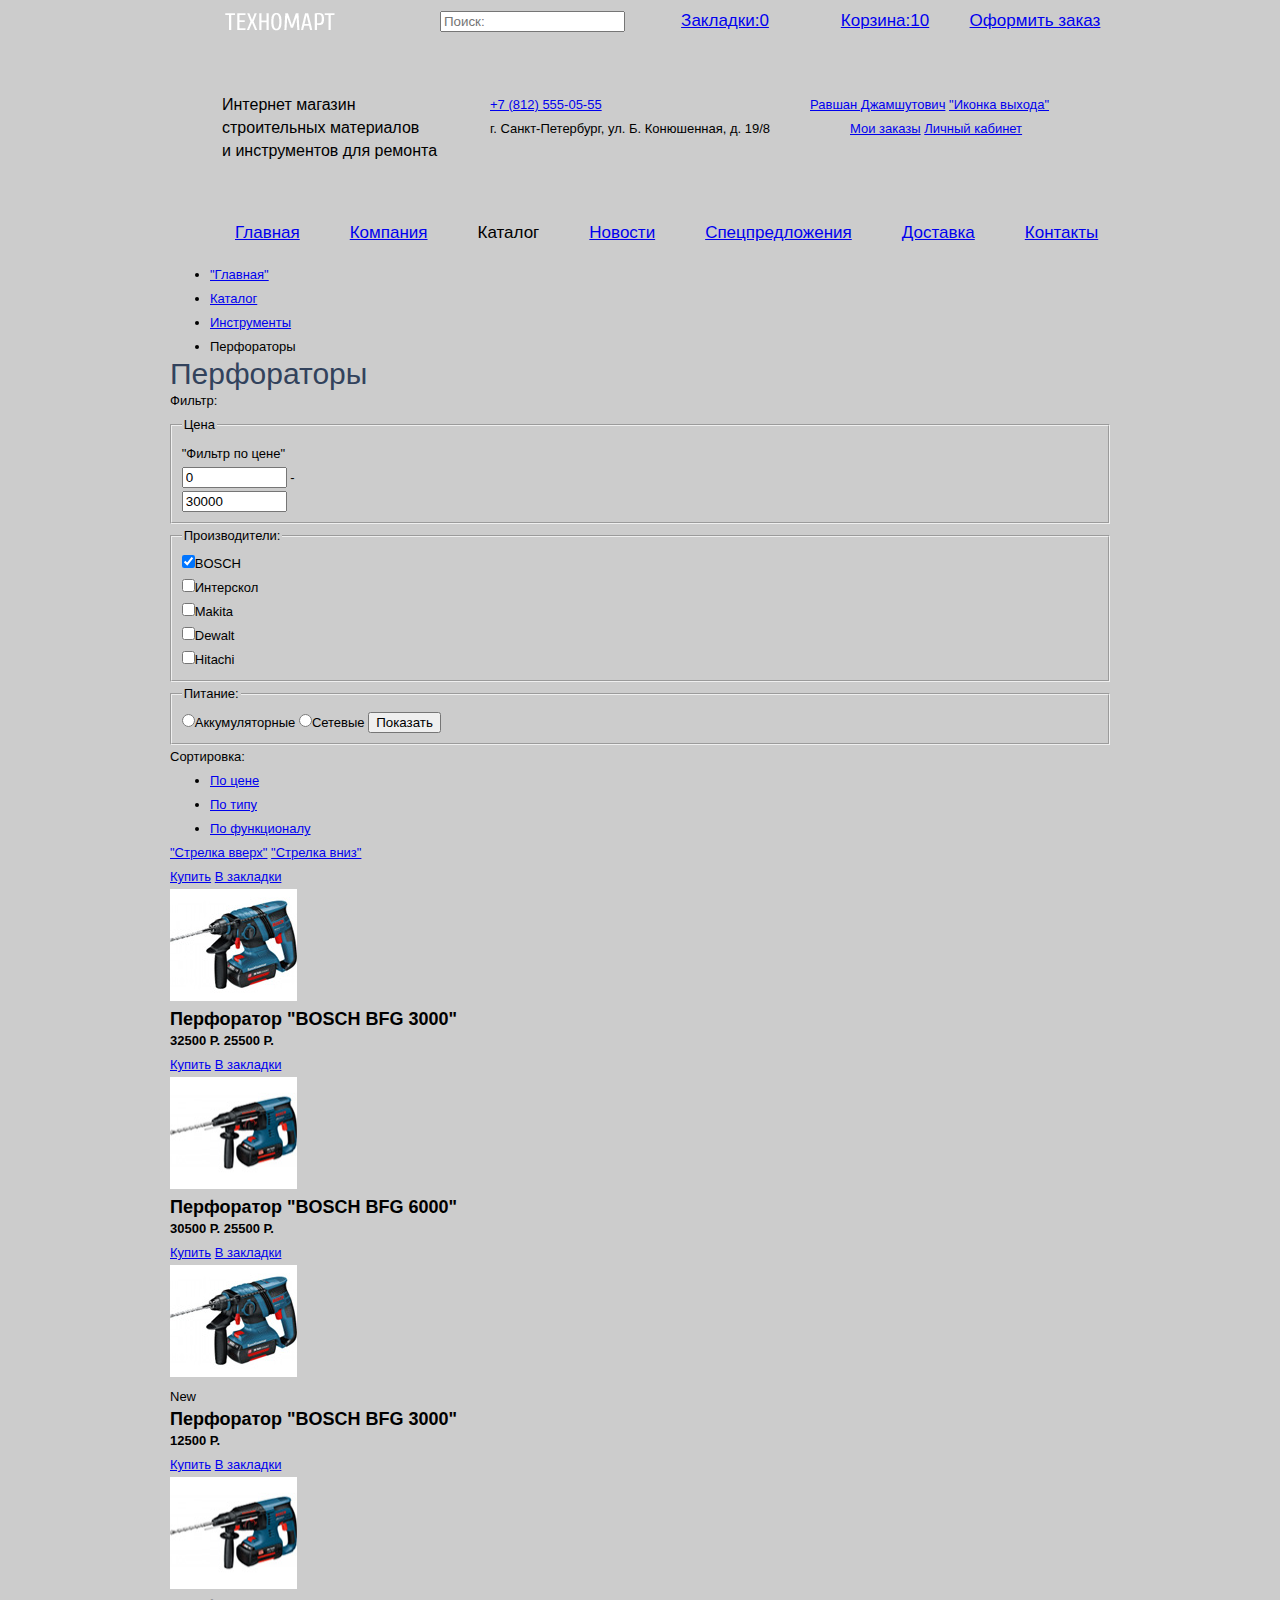
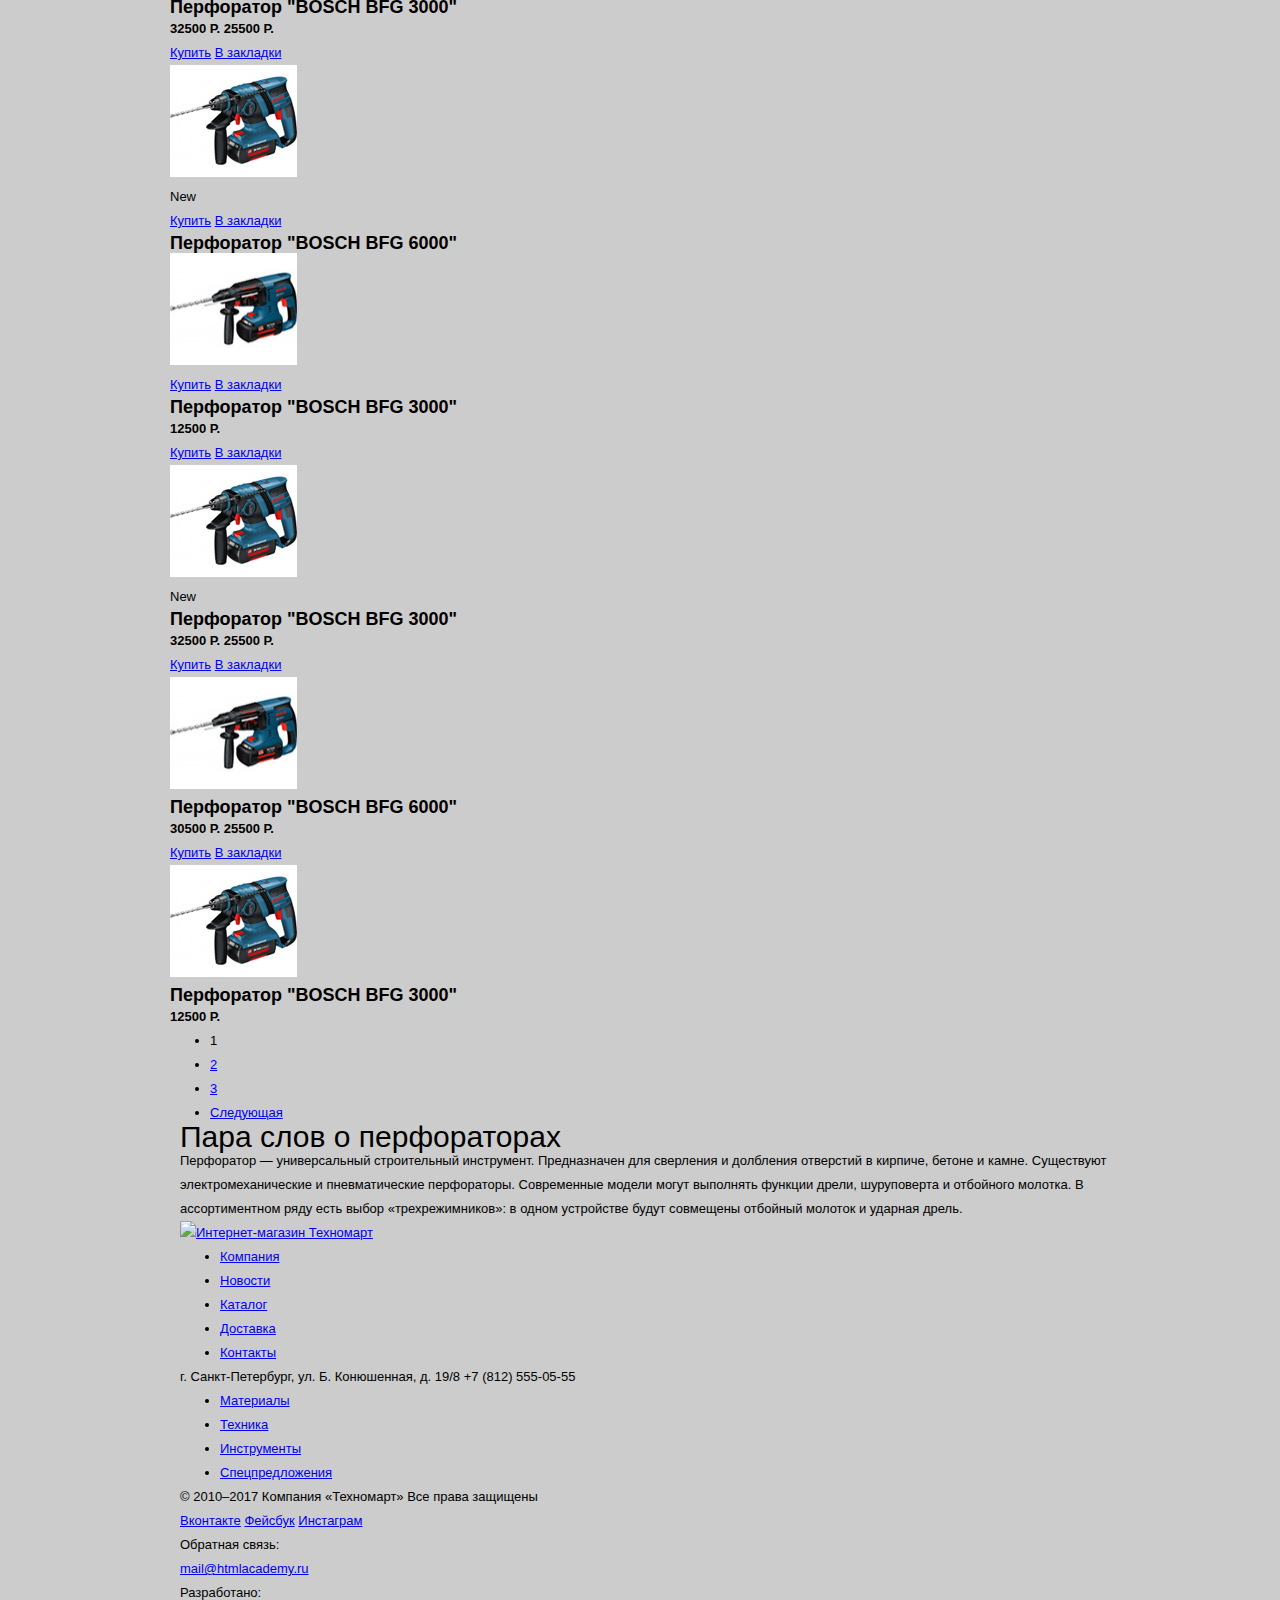
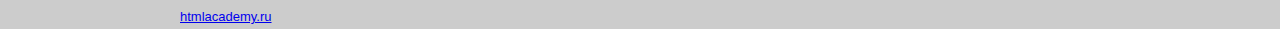
==== catalog.html @ 52fcd894 "Сделана сетка хедера и блока информации о компании" ====
<!DOCTYPE html>
<html lang="ru">
  <head>
    <meta charset="utf-8">
    <title>HTML Academy: Техномарт</</title>
    <link rel="stylesheet" href="css/style.css">
  </head>
  <body>

    <!--Блок хедера-->
    <header class="main-header">
      <div class="top-header">
        <div class="header-btns">
          <div class="conteiner clearfix">
            <div class="site-logo">
              <a href="#"><img src="img/header-logo.png" width="220" height="42" alt="Интернет-магазин Техномарт"></a>
            </div>
            <div class="header-search">
              <form action="/this" method="POST"><input type="text" placeholder="Поиск:"></form>
            </div>
            <a class="header-btn favorites-btn favorites-btn-active" href="#">Закладки:0</a>
            <a class="header-btn basket-btn basket-btn-active" href="#">Корзина:10</a>
            <a class="header-btn order-btn" href="#">Оформить заказ</a>
          </div>
        </div>

        <!--Блок информации о компании-->
        <div class="conteiner">
          <div class="technomart-information">
            <div class="header-information">
              <p class="site-name">Интернет магазин<br>строительных материалов<br>и инструментов для ремонта</p>
              <section class="technomart-contacts">
                <a href="#">+7 (812) 555-05-55</a>
                <p>г. Санкт-Петербург, ул. Б. Конюшенная, д. 19/8</p>
              </section>
              <div class="user-block">
                <div class="user-control">
                  <a href="#">Равшан Джамшутович</a>
                  <a href="#">"Иконка выхода"</a>
                </div>
                <ul>
                  <li><a href="#">Мои заказы</a></li>
                  <li><a href="#">Личный кабинет</a></li>
                </ul>
              </div>
            </div>
            <!--Блок навигации-->
            <nav class="main-navigation clearfix">
              <ul>
                <li><a href="#">Главная</a></li>
                <li><a href="#">Компания</a></li>
                <li><a>Каталог</a></li>
                <li><a href="#">Новости</a></li>
                <li><a href="#">Спецпредложения</a></li>
                <li><a href="#">Доставка</a></li>
                <li><a href="#">Контакты</a></li>
              </ul>
            </nav>
          </div>
        </div>
      </div>
    </header>

    <div class="conteiner">
      <!--Хлебные крошки-->
      <ul class="breadcrumbs">
        <li><a href="#">"Главная"</a></li>
        <li><a href="#">Каталог</a></li>
        <li><a href="#">Инструменты</a></li>
        <li class="active-item">Перфораторы</li>
      </ul>

      <h1 class="catalog-title">Перфораторы</h1>
      <!--Главный блок-->
      <div class="catalog-content">
        <!--Левая колонка-->
        <aside class="catalog-filters">
          <form class="form-filters" action="/this" method="POST">
            <div class="title-filters">Фильтр:</div>
            <fieldset class="sale">
              <legend>Цена</legend>
              <span>"Фильтр по цене"</span>
              <p><input maxlength="25" size="10" value="0"> - </p>
              <p><input maxlength="25" size="10" value="30000"></p>
            </fieldset>
            <fieldset class="filter">
              <legend>Производители:</legend>
              <div class="filter-checkbox">
                <input type="checkbox" id="chkbox1" name="filter-checkbox1" value="" checked><label for="chkbox1">BOSCH</label>
              </div>
              <div class="filter-checkbox">
                <input type="checkbox" id="chkbox2" name="filter-checkbox2" value=""><label for="chkbox2">Интерскол</label>
              </div>
              <div class="filter-checkbox">
                <input type="checkbox" id="chkbox3" name="filter-checkbox3" value=""><label for="chkbox3">Makita</label>
              </div>
              <div class="filter-checkbox">
                <input type="checkbox" id="chkbox4" name="filter-checkbox4" value=""><label for="chkbox4">Dewalt</label>
              </div>
              <div class="filter-checkbox">
                <input type="checkbox" id="chkbox5" name="filter-checkbox5" value=""><label for="chkbox5">Hitachi</label>
              </div>
            </fieldset>
            <fieldset class="filter">
              <legend>Питание:</legend>
              <input type="radio" id="rd1" name="group-product-item" value="Аккумуляторные"><label for="rd1">Аккумуляторные</label>
              <input type="radio" id="rd2" name="group-product-item" value="Сетевые"><label for="rd2">Сетевые</label>
              <button class="btn" type="submit">Показать</button>
            </fieldset>
          </form>
        </aside>
      </div>

      <!--Блок каталога товаров-->
      <section class="catalog-result">
        <div class="sorting-product">
          <div class="title-filter">Сортировка:</div>
          <ul>
            <li><a class="active-sorting" href="#">По цене</a></li>
            <li><a href="#">По типу</a></li>
            <li><a href="#">По функционалу</a></li>
          </ul>
          <div class="sorting-arrow">
            <a class="arrow arrow-up arrow-active" href="#">"Стрелка вверх"</a>
            <a class="arrow arrow-down" href="#">"Стрелка вниз"</a>
          </div>
        </div>

        <!--Блоки товаров-->
        <div class="items">
          <article class="item">
              <div class="item-btns">
                <a class="btn-buy" href="#">Купить</a>
                <a class="btn-bookmark" href="#">В закладки</a>
              </div>
              <div class="item-image">
                <img src="img/product-item1.jpg" width="127" height="112" alt="Товар">
              </div>
              <h1 class="item-name">Перфоратор "BOSCH BFG 3000"</h1>
              <b class="price-item">32500 Р.</b>
              <b class="sale-price">25500 Р.</b>
            </article>
            <article class="item">
              <div class="item-btns">
                <a class="btn-buy" href="#">Купить</a>
                <a class="btn-bookmark" href="#">В закладки</a>
              </div>
              <div class="item-image">
                <img src="img/product-item2.jpg" width="127" height="112" alt="Товар">
              </div>
              <h1 class="item-name">Перфоратор "BOSCH BFG 6000"</h1>
              <b class="price-item">30500 Р.</b>
              <b class="sale-price">25500 Р.</b>
            </article>
            <article class="item">
              <div class="item-btns">
                <a class="btn-buy" href="#">Купить</a>
                <a class="btn-bookmark" href="#">В закладки</a>
              </div>
              <div class="item-image">
                <img src="img/product-item1.jpg" width="127" height="112" alt="Товар">
                <section class="item-new">New</section>
              </div>
              <h1 class="item-name">Перфоратор "BOSCH BFG 3000"</h1>
              <b class="sale-price">12500 Р.</b>
            </article>
            <article class="item">
              <div class="item-btns">
                <a class="btn-buy" href="#">Купить</a>
                <a class="btn-bookmark" href="#">В закладки</a>
              </div>
              <div class="item-image">
                <img src="img/product-item2.jpg" width="127" height="112" alt="Товар">
              </div>
              <h1 class="item-name">Перфоратор "BOSCH BFG 3000"</h1>
              <b class="price-item">32500 Р.</b>
              <b class="sale-price">25500 Р.</b>
            </article>
            <article class="item">
              <div class="item-image">
                <div class="item-btns">
                  <a class="btn-buy" href="#">Купить</a>
                  <a class="btn-bookmark" href="#">В закладки</a>
                </div>
                <img src="img/product-item1.jpg" width="127" height="112" alt="Товар">
                <section class="item-new">New</section>
                <a class="btn-buy" href="#">Купить</a>
                <a class="btn-bookmark" href="#">В закладки</a>
              </div>
              <h1 class="item-name">Перфоратор "BOSCH BFG 6000"</h1>
            </article>
            <article class="item">
              <div class="item-image">
                <img src="img/product-item2.jpg" width="127" height="112" alt="Товар">
                <div class="item-btns">
                  <a class="btn-buy" href="#">Купить</a>
                  <a class="btn-bookmark" href="#">В закладки</a>
                </div>
              </div>
              <h1 class="item-name">Перфоратор "BOSCH BFG 3000"</h1>
              <b class="sale-price">12500 Р.</b>
            </article>
            <article class="item">
              <div class="item-btns">
                <a class="btn-buy" href="#">Купить</a>
                <a class="btn-bookmark" href="#">В закладки</a>
              </div>
              <div class="item-image">
                <img src="img/product-item1.jpg" width="127" height="112" alt="Товар">
                <section class="item-new">New</section>
              </div>
              <h1 class="item-name">Перфоратор "BOSCH BFG 3000"</h1>
              <b class="price-item">32500 Р.</b>
              <b class="sale-price">25500 Р.</b>
            </article>
            <article class="item">
              <div class="item-btns">
                <a class="btn-buy" href="#">Купить</a>
                <a class="btn-bookmark" href="#">В закладки</a>
              </div>
              <div class="item-image">
                <img src="img/product-item2.jpg" width="127" height="112" alt="Товар">
              </div>
              <h1 class="item-name">Перфоратор "BOSCH BFG 6000"</h1>
              <b class="price-item">30500 Р.</b>
              <b class="sale-price">25500 Р.</b>
            </article>
            <article class="item">
            <div class="item-btns">
              <a class="btn-buy" href="#">Купить</a>
              <a class="btn-bookmark" href="#">В закладки</a>
            </div>
            <div class="item-image">
              <img src="img/product-item1.jpg" width="127" height="112" alt="Товар">
            </div>
            <h1 class="item-name">Перфоратор "BOSCH BFG 3000"</h1>
            <b class="sale-price">12500 Р.</b>
          </article>
        </div>
      </section>

      <!--Блок навигации по каталогу-->
      <ul class="pagination">
        <li><a  class="active-pagination">1</a></li>
        <li><a href="#">2</a></li>
        <li><a href="#">3</a></li>
        <li><a class="next-page" href="#">Следующая</a></li>
      </ul>

      <div class="product-description">
        <div class="conteiner">
          <h2 class="product-title">Пара слов о перфораторах</h2>
          <p>Перфоратор — универсальный строительный инструмент. Предназначен для сверления и долбления отверстий в кирпиче, бетоне и камне.
          Существуют электромеханические и пневматические перфораторы. Современные модели могут выполнять функции дрели, шуруповерта и отбойного молотка.
          В ассортиментном ряду есть выбор «трехрежимников»: в одном устройстве будут совмещены отбойный молоток и ударная дрель.</p>
        </div>
      </div>

      <!--Блок футера-->
      <footer class="main-footer">
        <div class="footer-top">
          <div class="conteiner">
            <div class="footer-line">
              <div class="footer-logo">
                <a href="footer-link"><img src="img/footer-logo.png" width="220" height="70" alt="Интернет-магазин Техномарт"></a>
              </div>
              <!--Навигационный блок футера-->
              <nav class="footer-menu">
                <ul>
                  <li><a href="#">Компания</a></li>
                  <li><a href="#">Новости</a></li>
                  <li><a href="#">Каталог</a></li>
                  <li><a href="#">Доставка</a></li>
                  <li><a href="#">Контакты</a></li>
                </ul>
              </nav>
            </div>
          </div>
        </div>

        <div class="footer-bottom">
          <div class="conteiner">
            <div class="footer-line">
              <p>г. Санкт-Петербург, ул. Б. Конюшенная, д. 19/8 +7 (812) 555-05-55</p>
              <nav class="catalog-menu">
                <ul>
                  <li><a href="#">Материалы</a></li>
                  <li><a href="#">Техника</a></li>
                  <li><a href="#">Инструменты</a></li>
                  <li><a href="#">Спецпредложения</a></li>
                </ul>
              </nav>
            </div>
          </div>
        </div>

        <div class="conteiner">
          <p class="footer-copyright">© 2010–2017 Компания «Техномарт» Все права защищены</p>
          <div class="social-btns">
            <a class="social-btn social-btn-vk" href="#">Вконтакте</a>
            <a class="social-btn social-btn-fb" href="#">Фейсбук</a>
            <a class="social-btn social-btn-inst" href="#">Инстаграм</a>
          </div>
          <section class="communication">
            <div>Обратная связь:</div>
            <a href="#">mail@htmlacademy.ru</a>
          </section>
          <section class="developer">
            <div>Разработано:</div>
            <a class="btn" href="https://htmlacademy.ru">htmlacademy.ru</a>
          </section>
        </div>

      </footer>
    </div>

  </body>
</html>
---- css/style.css ----
* {
  margin: 0;
}

body {
  font-size: 13px;
  line-height: 24px;
  color: #000;
  font-weight: normal;
  font-family: Cuprum, Arial, sans-serif;
  background: #ccc; /*Только для оформления сетки*/
}

.item-name {
  font-size: 18px;
  line-height: 20px;
  font-weight: bold;
}

.catalog-title {
  font-size: 30px;
  line-height: 30px;
  color: #32425c;
  font-weight: normal;
}

.title-about-company {
  font-size: 30px;
  line-height: 24px;
  font-weight: normal;
}

.product-title {
  font-size: 30px;
  line-height: 24px;
  font-weight: normal;
}

.header-btns {
  margin-bottom: 35px;
  font-size: 17px;
  line-height: 42px;
  text-align: center;
}

.conteiner {
  width: 940px;
  margin: 0 auto;
  padding: 0 10px;
}

.clearfix::after {
  content: "";
  display: table;
  clear: both;;
}

.site-logo {
  float: left;
  min-height: 42px; /*Только для оформления сетки*/
  width: 220px;
}

.header-search {
  float: left;
  width: 130px;
  padding-left: 50px;
}

.header-btn {
  display: block;
  float: left;
  min-height: 42px; /*Только для оформления сетки*/
  width: 150px;
}

.favorites-btn {
  margin-left: 80px;
}

.basket-btn {
  margin-left: 10px;
}

.header-information {
  min-height: 110px; /*Только для оформления сетки*/
}

.site-name {
  float: left;
  width: 248px;
  padding-left: 52px;
  font-size: 16px;
  line-height: 23px;
}

.technomart-contacts {
  float: left;
  width: 300px;
  margin-left: 20px;
}

.user-block {
  float: left;
  width: 300px;
  margin-left: 20px;
}

.user-block li {
  display: inline-block;
  list-style: none;
}

.main-navigation {
  min-height: 60px; /*Только для оформления сетки*/
  width: 960px;
}

.main-navigation li {
  float: left;
  padding: 0 25px;
  list-style: none;
  font-size: 17px;
  line-height: 60px;
}
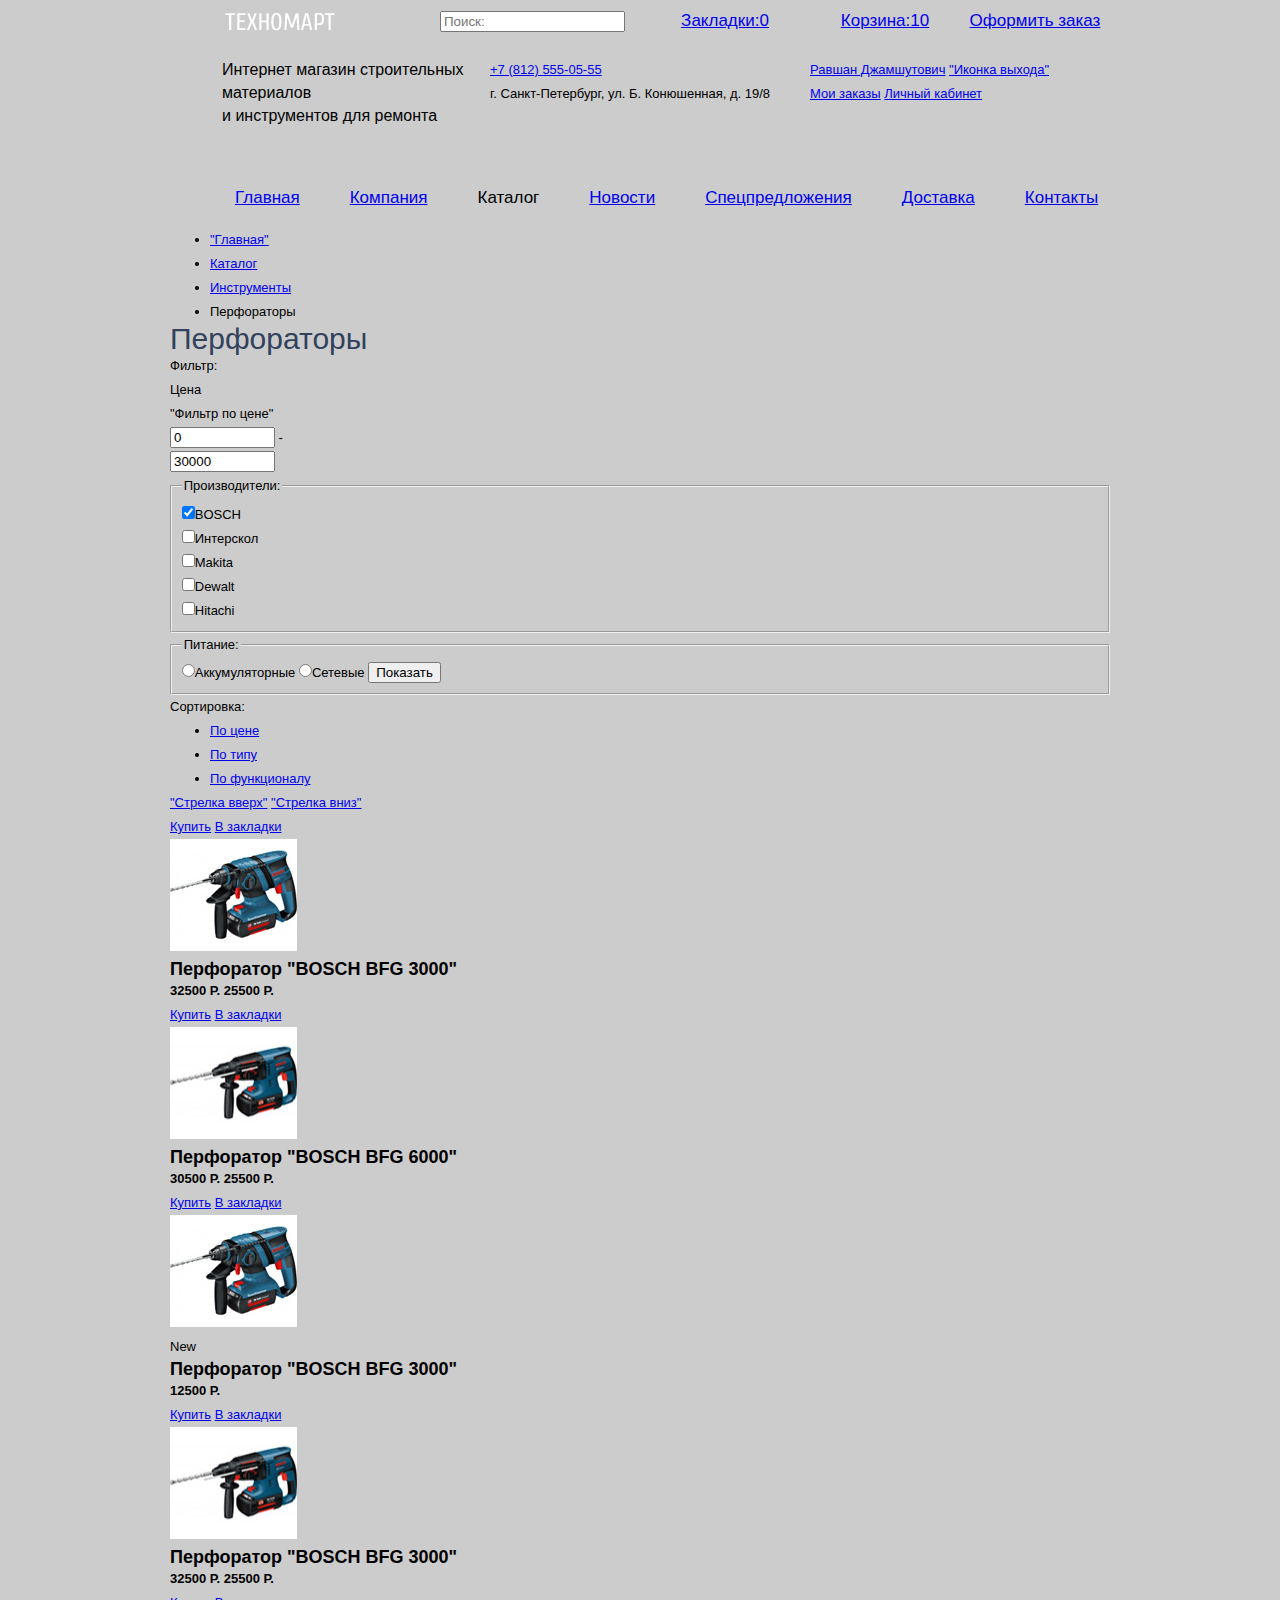
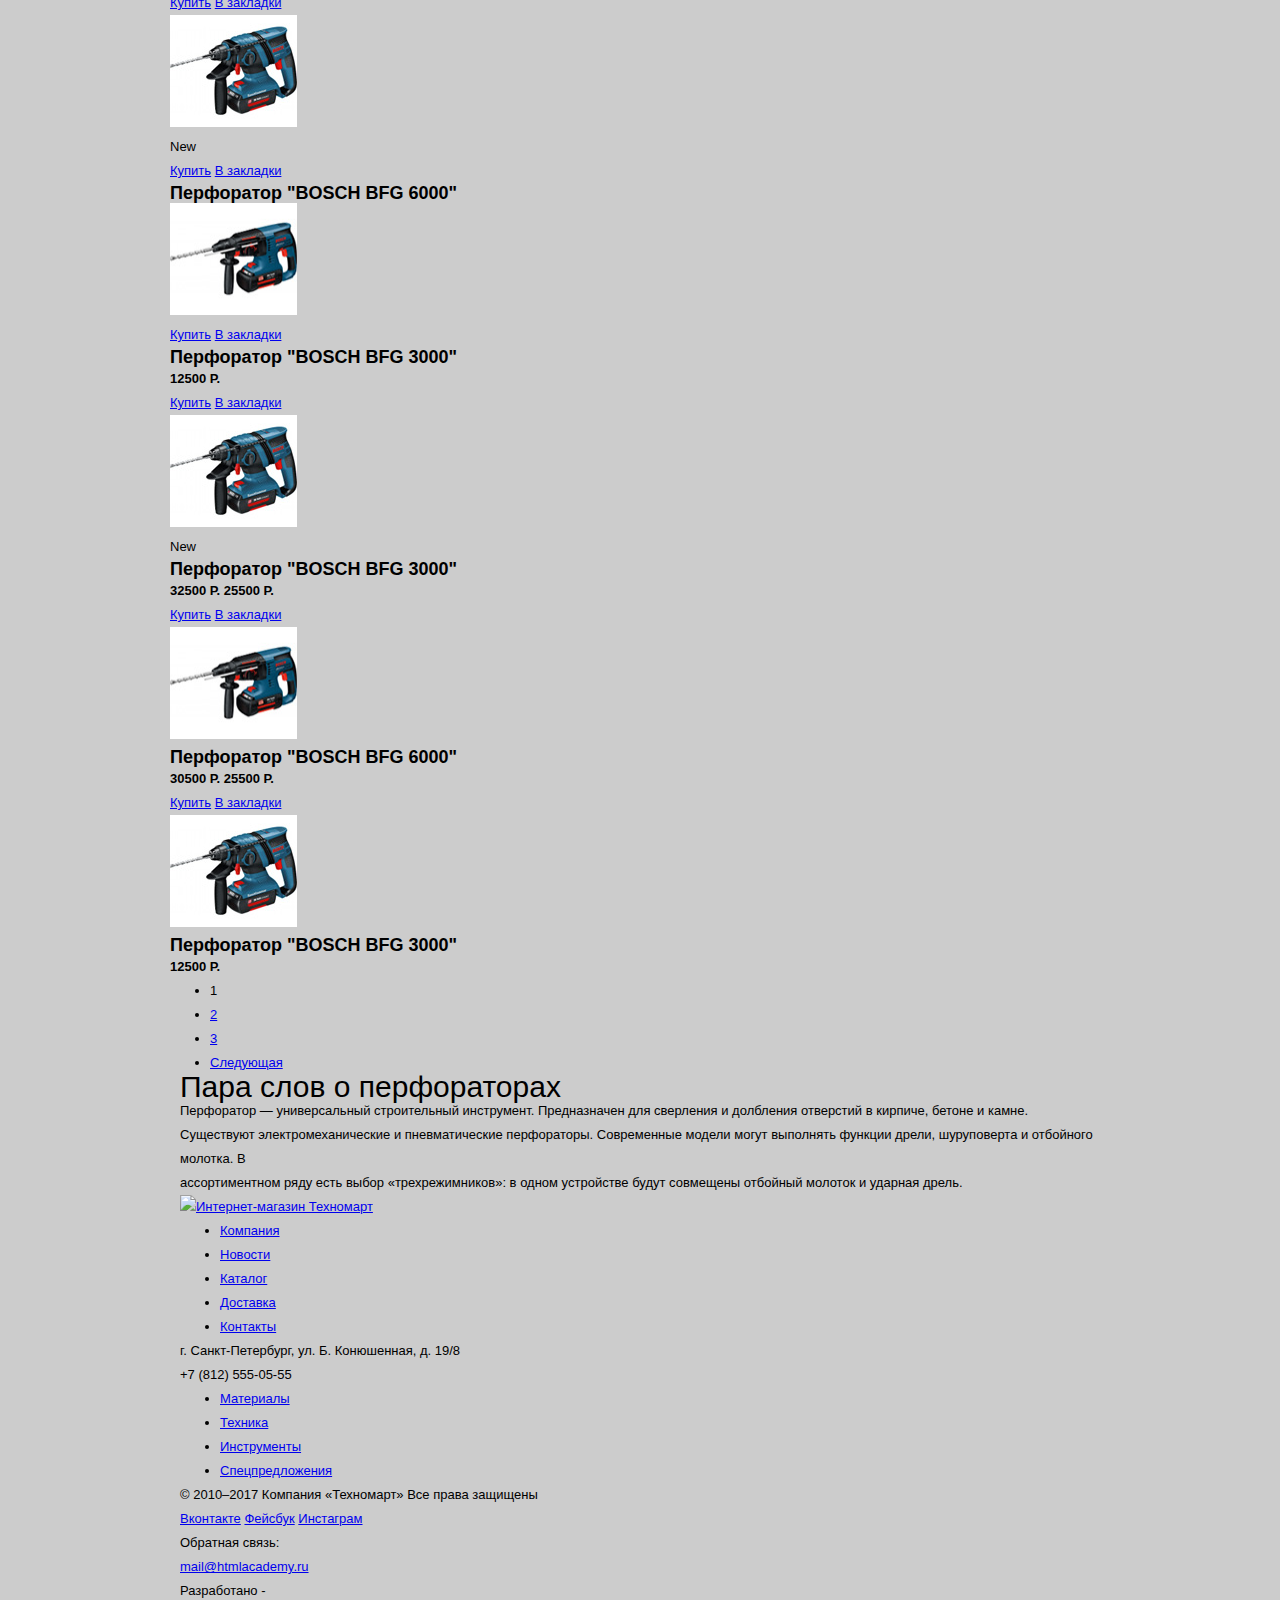
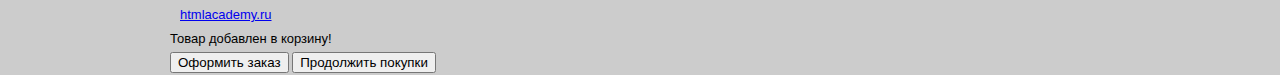
==== commit 308d14fc: "Внесены изменения по замечаниям" ====
--- a/catalog.html
+++ b/catalog.html
@@ -10,53 +10,49 @@
     <!--Блок хедера-->
     <header class="main-header">
       <div class="top-header">
-        <div class="header-btns">
-          <div class="conteiner clearfix">
-            <div class="site-logo">
-              <a href="#"><img src="img/header-logo.png" width="220" height="42" alt="Интернет-магазин Техномарт"></a>
-            </div>
-            <div class="header-search">
-              <form action="/this" method="POST"><input type="text" placeholder="Поиск:"></form>
-            </div>
-            <a class="header-btn favorites-btn favorites-btn-active" href="#">Закладки:0</a>
-            <a class="header-btn basket-btn basket-btn-active" href="#">Корзина:10</a>
-            <a class="header-btn order-btn" href="#">Оформить заказ</a>
-          </div>
+        <div class="conteiner header-btns clearfix">
+          <div class="site-logo">
+            <a href="#"><img src="img/header-logo.png" width="220" height="42" alt="Интернет-магазин Техномарт"></a>
+          </div>
+          <div class="header-search">
+            <form action="/this" method="POST"><input type="text" placeholder="Поиск:"></form>
+          </div>
+          <a class="header-btn favorites-btn favorites-btn-active" href="#">Закладки:0</a>
+          <a class="header-btn basket-btn basket-btn-active" href="#">Корзина:10</a>
+          <a class="header-btn order-btn" href="#">Оформить заказ</a>
         </div>
 
         <!--Блок информации о компании-->
         <div class="conteiner">
-          <div class="technomart-information">
-            <div class="header-information">
-              <p class="site-name">Интернет магазин<br>строительных материалов<br>и инструментов для ремонта</p>
-              <section class="technomart-contacts">
-                <a href="#">+7 (812) 555-05-55</a>
-                <p>г. Санкт-Петербург, ул. Б. Конюшенная, д. 19/8</p>
-              </section>
-              <div class="user-block">
-                <div class="user-control">
-                  <a href="#">Равшан Джамшутович</a>
-                  <a href="#">"Иконка выхода"</a>
-                </div>
-                <ul>
-                  <li><a href="#">Мои заказы</a></li>
-                  <li><a href="#">Личный кабинет</a></li>
-                </ul>
-              </div>
-            </div>
-            <!--Блок навигации-->
-            <nav class="main-navigation clearfix">
-              <ul>
-                <li><a href="#">Главная</a></li>
-                <li><a href="#">Компания</a></li>
-                <li><a>Каталог</a></li>
-                <li><a href="#">Новости</a></li>
-                <li><a href="#">Спецпредложения</a></li>
-                <li><a href="#">Доставка</a></li>
-                <li><a href="#">Контакты</a></li>
-              </ul>
-            </nav>
-          </div>
+          <div class="header-information">
+            <p class="site-name">Интернет магазин строительных материалов<br>и инструментов для ремонта</p>
+            <section class="technomart-contacts">
+              <a href="#">+7 (812) 555-05-55</a>
+              <p>г. Санкт-Петербург, ул. Б. Конюшенная, д. 19/8</p>
+            </section>
+            <div class="user-block">
+              <div class="user-control">
+                <a class="user-name" href="#">Равшан Джамшутович</a>
+                <a class="icon-exit" href="#">"Иконка выхода"</a>
+              </div>
+              <div class="control-links">
+                <a class="control-link" href="#">Мои заказы</a>
+                <a class="control-link" href="#">Личный кабинет</a>
+              </div>
+            </div>
+          </div>
+          <!--Блок навигации-->
+          <nav class="main-navigation">
+            <ul>
+              <li><a href="#">Главная</a></li>
+              <li><a href="#">Компания</a></li>
+              <li><a>Каталог</a></li>
+              <li><a href="#">Новости</a></li>
+              <li><a href="#">Спецпредложения</a></li>
+              <li><a href="#">Доставка</a></li>
+              <li><a href="#">Контакты</a></li>
+            </ul>
+          </nav>
         </div>
       </div>
     </header>
@@ -77,34 +73,34 @@
         <aside class="catalog-filters">
           <form class="form-filters" action="/this" method="POST">
             <div class="title-filters">Фильтр:</div>
-            <fieldset class="sale">
-              <legend>Цена</legend>
+            <div class="sale">
+              <p class="title-sale">Цена</p>
               <span>"Фильтр по цене"</span>
               <p><input maxlength="25" size="10" value="0"> - </p>
               <p><input maxlength="25" size="10" value="30000"></p>
-            </fieldset>
+            </div>
             <fieldset class="filter">
               <legend>Производители:</legend>
               <div class="filter-checkbox">
-                <input type="checkbox" id="chkbox1" name="filter-checkbox1" value="" checked><label for="chkbox1">BOSCH</label>
-              </div>
-              <div class="filter-checkbox">
-                <input type="checkbox" id="chkbox2" name="filter-checkbox2" value=""><label for="chkbox2">Интерскол</label>
-              </div>
-              <div class="filter-checkbox">
-                <input type="checkbox" id="chkbox3" name="filter-checkbox3" value=""><label for="chkbox3">Makita</label>
-              </div>
-              <div class="filter-checkbox">
-                <input type="checkbox" id="chkbox4" name="filter-checkbox4" value=""><label for="chkbox4">Dewalt</label>
-              </div>
-              <div class="filter-checkbox">
-                <input type="checkbox" id="chkbox5" name="filter-checkbox5" value=""><label for="chkbox5">Hitachi</label>
+                <input type="checkbox" id="chkbox1" name="filter-checkbox1" value="BOSCH" checked><label for="chkbox1">BOSCH</label>
+              </div>
+              <div class="filter-checkbox">
+                <input type="checkbox" id="chkbox2" name="filter-checkbox2" value="Interskol"><label for="chkbox2">Интерскол</label>
+              </div>
+              <div class="filter-checkbox">
+                <input type="checkbox" id="chkbox3" name="filter-checkbox3" value="Makita"><label for="chkbox3">Makita</label>
+              </div>
+              <div class="filter-checkbox">
+                <input type="checkbox" id="chkbox4" name="filter-checkbox4" value="Dewalt"><label for="chkbox4">Dewalt</label>
+              </div>
+              <div class="filter-checkbox">
+                <input type="checkbox" id="chkbox5" name="filter-checkbox5" value="Hitachi"><label for="chkbox5">Hitachi</label>
               </div>
             </fieldset>
             <fieldset class="filter">
               <legend>Питание:</legend>
-              <input type="radio" id="rd1" name="group-product-item" value="Аккумуляторные"><label for="rd1">Аккумуляторные</label>
-              <input type="radio" id="rd2" name="group-product-item" value="Сетевые"><label for="rd2">Сетевые</label>
+              <input type="radio" id="rd1" name="group-product-item" value="Accumultor"><label for="rd1">Аккумуляторные</label>
+              <input type="radio" id="rd2" name="group-product-item" value="Electric"><label for="rd2">Сетевые</label>
               <button class="btn" type="submit">Показать</button>
             </fieldset>
           </form>
@@ -112,7 +108,7 @@
       </div>
 
       <!--Блок каталога товаров-->
-      <section class="catalog-result">
+      <section class="catalog-result clearfix">
         <div class="sorting-product">
           <div class="title-filter">Сортировка:</div>
           <ul>
@@ -120,14 +116,14 @@
             <li><a href="#">По типу</a></li>
             <li><a href="#">По функционалу</a></li>
           </ul>
-          <div class="sorting-arrow">
+          <div class="sorting-arrows">
             <a class="arrow arrow-up arrow-active" href="#">"Стрелка вверх"</a>
             <a class="arrow arrow-down" href="#">"Стрелка вниз"</a>
           </div>
         </div>
 
         <!--Блоки товаров-->
-        <div class="items">
+        <div class="items clearfix">
           <article class="item">
               <div class="item-btns">
                 <a class="btn-buy" href="#">Купить</a>
@@ -250,9 +246,9 @@
       <div class="product-description">
         <div class="conteiner">
           <h2 class="product-title">Пара слов о перфораторах</h2>
-          <p>Перфоратор — универсальный строительный инструмент. Предназначен для сверления и долбления отверстий в кирпиче, бетоне и камне.
+          <p>Перфоратор — универсальный строительный инструмент. Предназначен для сверления и долбления отверстий в кирпиче, бетоне и камне.<br>
           Существуют электромеханические и пневматические перфораторы. Современные модели могут выполнять функции дрели, шуруповерта и отбойного молотка.
-          В ассортиментном ряду есть выбор «трехрежимников»: в одном устройстве будут совмещены отбойный молоток и ударная дрель.</p>
+          В<br>ассортиментном ряду есть выбор «трехрежимников»: в одном устройстве будут совмещены отбойный молоток и ударная дрель.</p>
         </div>
       </div>
 
@@ -260,7 +256,7 @@
       <footer class="main-footer">
         <div class="footer-top">
           <div class="conteiner">
-            <div class="footer-line">
+            <div class="footer-line  clearfix">
               <div class="footer-logo">
                 <a href="footer-link"><img src="img/footer-logo.png" width="220" height="70" alt="Интернет-магазин Техномарт"></a>
               </div>
@@ -280,8 +276,8 @@
 
         <div class="footer-bottom">
           <div class="conteiner">
-            <div class="footer-line">
-              <p>г. Санкт-Петербург, ул. Б. Конюшенная, д. 19/8 +7 (812) 555-05-55</p>
+            <div class="footer-line clearfix">
+              <p class="footer-adress">г. Санкт-Петербург, ул. Б. Конюшенная, д. 19/8<br>+7 (812) 555-05-55</p>
               <nav class="catalog-menu">
                 <ul>
                   <li><a href="#">Материалы</a></li>
@@ -294,7 +290,7 @@
           </div>
         </div>
 
-        <div class="conteiner">
+        <div class="conteiner clearfix">
           <p class="footer-copyright">© 2010–2017 Компания «Техномарт» Все права защищены</p>
           <div class="social-btns">
             <a class="social-btn social-btn-vk" href="#">Вконтакте</a>
@@ -306,12 +302,24 @@
             <a href="#">mail@htmlacademy.ru</a>
           </section>
           <section class="developer">
-            <div>Разработано:</div>
+            <div>Разработано -</div>
             <a class="btn" href="https://htmlacademy.ru">htmlacademy.ru</a>
           </section>
         </div>
-
       </footer>
+
+      <form class="index-popup" action="/this" method="POST">
+        <div class="icon-close"></div>
+        <div class="form-title">
+          <div class="add-item">
+            <div class="icon-ok"></div>
+            <p>Товар добавлен в корзину!</p>
+          </div>
+          <div class="popup-bottom">
+            <input type="submit" class="get-item" value="Оформить заказ">
+            <input type="submit" class="cancel-popup" value="Продолжить покупки">
+          </div>
+      </form>
     </div>
 
   </body>
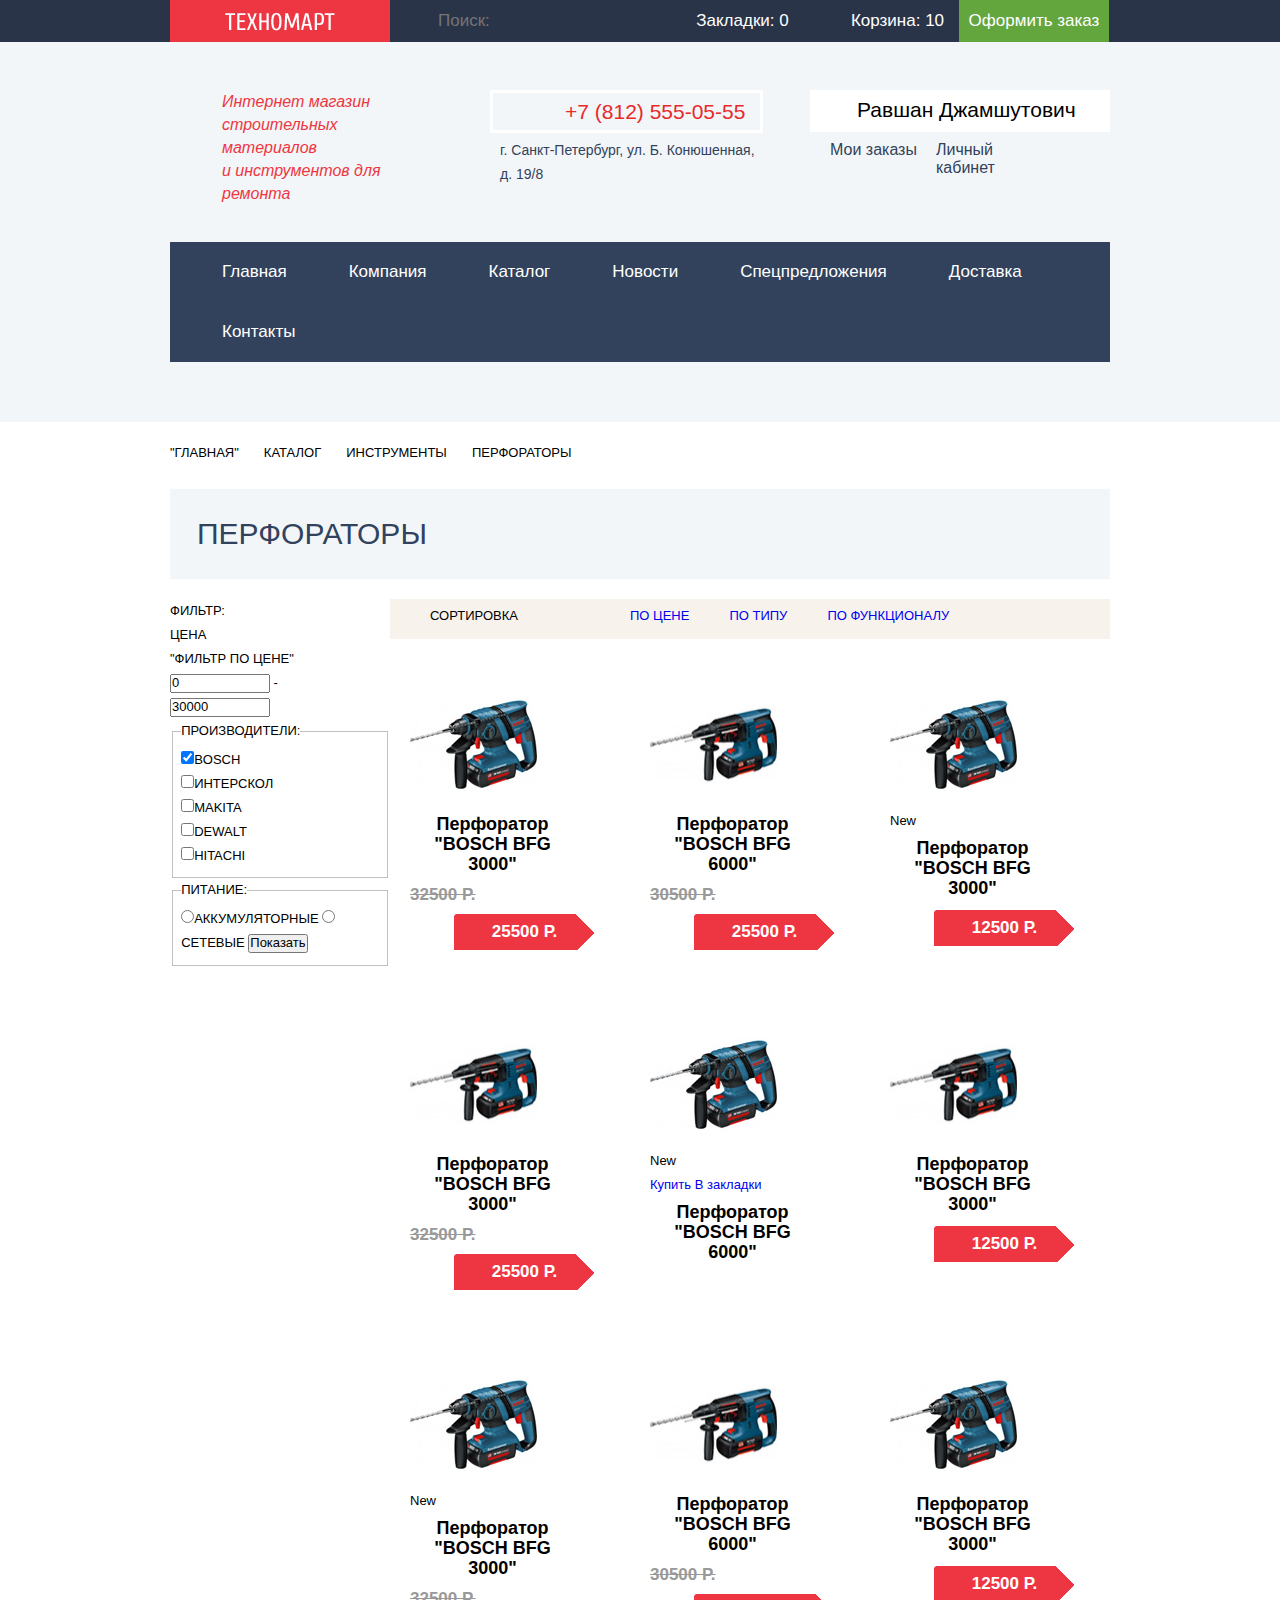
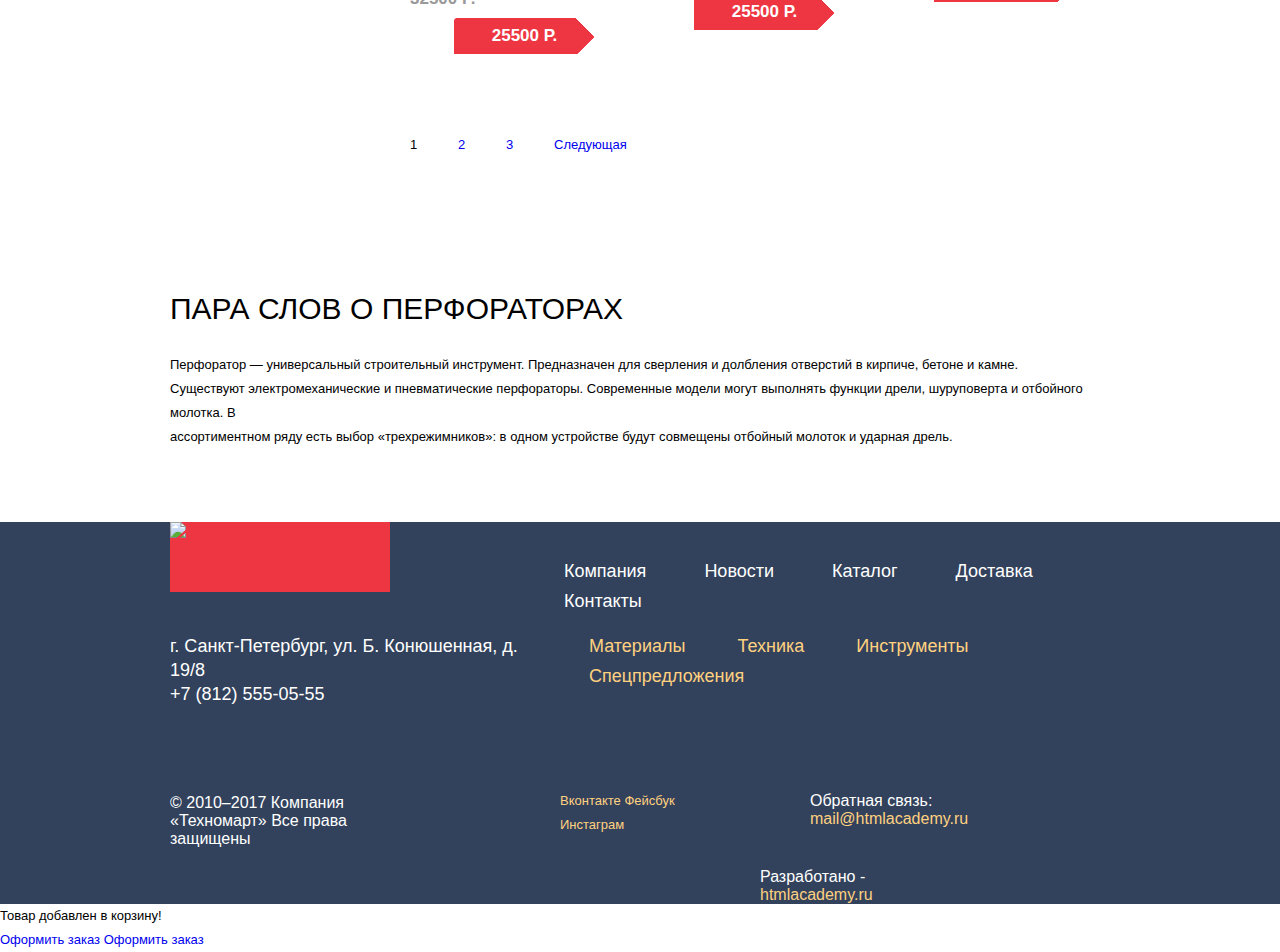
==== commit f3a0f7a2: "Создание стилей index.html и шапки catalog.html" ====
--- a/catalog.html
+++ b/catalog.html
@@ -3,6 +3,7 @@
   <head>
     <meta charset="utf-8">
     <title>HTML Academy: Техномарт</</title>
+    <link rel="stylesheet" href="css/normalize.css">
     <link rel="stylesheet" href="css/style.css">
   </head>
   <body>
@@ -10,54 +11,54 @@
     <!--Блок хедера-->
     <header class="main-header">
       <div class="top-header">
-        <div class="conteiner header-btns clearfix">
+        <div class="container clearfix">
           <div class="site-logo">
             <a href="#"><img src="img/header-logo.png" width="220" height="42" alt="Интернет-магазин Техномарт"></a>
           </div>
           <div class="header-search">
             <form action="/this" method="POST"><input type="text" placeholder="Поиск:"></form>
           </div>
-          <a class="header-btn favorites-btn favorites-btn-active" href="#">Закладки:0</a>
-          <a class="header-btn basket-btn basket-btn-active" href="#">Корзина:10</a>
+          <a class="header-btn favorites-btn favorites-btn-active" href="#">Закладки: 0</a>
+          <a class="header-btn basket-btn basket-btn-active" href="#">Корзина: 10</a>
           <a class="header-btn order-btn" href="#">Оформить заказ</a>
         </div>
-
-        <!--Блок информации о компании-->
-        <div class="conteiner">
-          <div class="header-information">
-            <p class="site-name">Интернет магазин строительных материалов<br>и инструментов для ремонта</p>
-            <section class="technomart-contacts">
-              <a href="#">+7 (812) 555-05-55</a>
-              <p>г. Санкт-Петербург, ул. Б. Конюшенная, д. 19/8</p>
-            </section>
-            <div class="user-block">
-              <div class="user-control">
-                <a class="user-name" href="#">Равшан Джамшутович</a>
-                <a class="icon-exit" href="#">"Иконка выхода"</a>
-              </div>
-              <div class="control-links">
-                <a class="control-link" href="#">Мои заказы</a>
-                <a class="control-link" href="#">Личный кабинет</a>
-              </div>
-            </div>
-          </div>
-          <!--Блок навигации-->
-          <nav class="main-navigation">
-            <ul>
-              <li><a href="#">Главная</a></li>
-              <li><a href="#">Компания</a></li>
-              <li><a>Каталог</a></li>
-              <li><a href="#">Новости</a></li>
-              <li><a href="#">Спецпредложения</a></li>
-              <li><a href="#">Доставка</a></li>
-              <li><a href="#">Контакты</a></li>
-            </ul>
-          </nav>
-        </div>
+      </div>
+
+      <!--Блок информации о компании-->
+      <div class="container">
+        <div class="header-information clearfix">
+          <p class="site-name">Интернет магазин строительных материалов<br>и инструментов для ремонта</p>
+          <section class="technomart-contacts">
+            <a class="contacts-phone" href="#">+7 (812) 555-05-55</a>
+            <p class="contacts-address">г. Санкт-Петербург, ул. Б. Конюшенная, д. 19/8</p>
+          </section>
+          <div class="user-block">
+            <div class="user-control">
+              <a class="user-name" href="#">Равшан Джамшутович</a>
+              <a class="icon-exit" href="#"></a>
+            </div>
+            <div class="control-links">
+              <a class="control-link" href="#">Мои заказы</a>
+              <a class="control-link" href="#">Личный кабинет</a>
+            </div>
+          </div>
+        </div>
+        <!--Блок навигации-->
+        <nav class="main-navigation">
+          <ul>
+            <li><a href="#">Главная</a></li>
+            <li><a href="#">Компания</a></li>
+            <li><a>Каталог</a></li>
+            <li><a href="#">Новости</a></li>
+            <li><a href="#">Спецпредложения</a></li>
+            <li><a href="#">Доставка</a></li>
+            <li><a href="#">Контакты</a></li>
+          </ul>
+        </nav>
       </div>
     </header>
 
-    <div class="conteiner">
+    <div class="container clearfix">
       <!--Хлебные крошки-->
       <ul class="breadcrumbs">
         <li><a href="#">"Главная"</a></li>
@@ -65,7 +66,6 @@
         <li><a href="#">Инструменты</a></li>
         <li class="active-item">Перфораторы</li>
       </ul>
-
       <h1 class="catalog-title">Перфораторы</h1>
       <!--Главный блок-->
       <div class="catalog-content">
@@ -109,12 +109,12 @@
 
       <!--Блок каталога товаров-->
       <section class="catalog-result clearfix">
-        <div class="sorting-product">
-          <div class="title-filter">Сортировка:</div>
+        <div class="sorting-product clearfix">
           <ul>
-            <li><a class="active-sorting" href="#">По цене</a></li>
-            <li><a href="#">По типу</a></li>
-            <li><a href="#">По функционалу</a></li>
+            <li class="title-filter sorting">Сортировка</li>
+            <li class="sorting"><a class="active-sorting" href="#">По цене</a></li>
+            <li class="sorting"><a href="#">По типу</a></li>
+            <li class="sorting"><a href="#">По функционалу</a></li>
           </ul>
           <div class="sorting-arrows">
             <a class="arrow arrow-up arrow-active" href="#">"Стрелка вверх"</a>
@@ -125,103 +125,103 @@
         <!--Блоки товаров-->
         <div class="items clearfix">
           <article class="item">
+            <div class="item-btns">
+              <a class="btn-buy" href="#">Купить</a>
+              <a class="btn-bookmark" href="#">В закладки</a>
+            </div>
+            <div class="item-image">
+              <img src="img/product-item1.jpg" width="127" height="112" alt="Товар">
+            </div>
+            <h1 class="item-name">Перфоратор "BOSCH BFG 3000"</h1>
+            <b class="price-item">32500 Р.</b>
+            <b class="sale-price">25500 Р.</b>
+          </article>
+          <article class="item">
+            <div class="item-btns">
+              <a class="btn-buy" href="#">Купить</a>
+              <a class="btn-bookmark" href="#">В закладки</a>
+            </div>
+            <div class="item-image">
+              <img src="img/product-item2.jpg" width="127" height="112" alt="Товар">
+            </div>
+            <h1 class="item-name">Перфоратор "BOSCH BFG 6000"</h1>
+            <b class="price-item">30500 Р.</b>
+            <b class="sale-price">25500 Р.</b>
+          </article>
+          <article class="item">
+            <div class="item-btns">
+              <a class="btn-buy" href="#">Купить</a>
+              <a class="btn-bookmark" href="#">В закладки</a>
+            </div>
+            <div class="item-image">
+              <img src="img/product-item1.jpg" width="127" height="112" alt="Товар">
+              <section class="item-new">New</section>
+            </div>
+            <h1 class="item-name">Перфоратор "BOSCH BFG 3000"</h1>
+            <b class="sale-price">12500 Р.</b>
+          </article>
+          <article class="item">
+            <div class="item-btns">
+              <a class="btn-buy" href="#">Купить</a>
+              <a class="btn-bookmark" href="#">В закладки</a>
+            </div>
+            <div class="item-image">
+              <img src="img/product-item2.jpg" width="127" height="112" alt="Товар">
+            </div>
+            <h1 class="item-name">Перфоратор "BOSCH BFG 3000"</h1>
+            <b class="price-item">32500 Р.</b>
+            <b class="sale-price">25500 Р.</b>
+          </article>
+          <article class="item">
+            <div class="item-image">
               <div class="item-btns">
                 <a class="btn-buy" href="#">Купить</a>
                 <a class="btn-bookmark" href="#">В закладки</a>
               </div>
-              <div class="item-image">
-                <img src="img/product-item1.jpg" width="127" height="112" alt="Товар">
-              </div>
-              <h1 class="item-name">Перфоратор "BOSCH BFG 3000"</h1>
-              <b class="price-item">32500 Р.</b>
-              <b class="sale-price">25500 Р.</b>
-            </article>
-            <article class="item">
+              <img src="img/product-item1.jpg" width="127" height="112" alt="Товар">
+              <section class="item-new">New</section>
+              <a class="btn-buy" href="#">Купить</a>
+              <a class="btn-bookmark" href="#">В закладки</a>
+            </div>
+            <h1 class="item-name">Перфоратор "BOSCH BFG 6000"</h1>
+          </article>
+          <article class="item">
+            <div class="item-image">
+              <img src="img/product-item2.jpg" width="127" height="112" alt="Товар">
               <div class="item-btns">
                 <a class="btn-buy" href="#">Купить</a>
                 <a class="btn-bookmark" href="#">В закладки</a>
               </div>
-              <div class="item-image">
-                <img src="img/product-item2.jpg" width="127" height="112" alt="Товар">
-              </div>
-              <h1 class="item-name">Перфоратор "BOSCH BFG 6000"</h1>
-              <b class="price-item">30500 Р.</b>
-              <b class="sale-price">25500 Р.</b>
-            </article>
-            <article class="item">
-              <div class="item-btns">
-                <a class="btn-buy" href="#">Купить</a>
-                <a class="btn-bookmark" href="#">В закладки</a>
-              </div>
-              <div class="item-image">
-                <img src="img/product-item1.jpg" width="127" height="112" alt="Товар">
-                <section class="item-new">New</section>
-              </div>
-              <h1 class="item-name">Перфоратор "BOSCH BFG 3000"</h1>
-              <b class="sale-price">12500 Р.</b>
-            </article>
-            <article class="item">
-              <div class="item-btns">
-                <a class="btn-buy" href="#">Купить</a>
-                <a class="btn-bookmark" href="#">В закладки</a>
-              </div>
-              <div class="item-image">
-                <img src="img/product-item2.jpg" width="127" height="112" alt="Товар">
-              </div>
-              <h1 class="item-name">Перфоратор "BOSCH BFG 3000"</h1>
-              <b class="price-item">32500 Р.</b>
-              <b class="sale-price">25500 Р.</b>
-            </article>
-            <article class="item">
-              <div class="item-image">
-                <div class="item-btns">
-                  <a class="btn-buy" href="#">Купить</a>
-                  <a class="btn-bookmark" href="#">В закладки</a>
-                </div>
-                <img src="img/product-item1.jpg" width="127" height="112" alt="Товар">
-                <section class="item-new">New</section>
-                <a class="btn-buy" href="#">Купить</a>
-                <a class="btn-bookmark" href="#">В закладки</a>
-              </div>
-              <h1 class="item-name">Перфоратор "BOSCH BFG 6000"</h1>
-            </article>
-            <article class="item">
-              <div class="item-image">
-                <img src="img/product-item2.jpg" width="127" height="112" alt="Товар">
-                <div class="item-btns">
-                  <a class="btn-buy" href="#">Купить</a>
-                  <a class="btn-bookmark" href="#">В закладки</a>
-                </div>
-              </div>
-              <h1 class="item-name">Перфоратор "BOSCH BFG 3000"</h1>
-              <b class="sale-price">12500 Р.</b>
-            </article>
-            <article class="item">
-              <div class="item-btns">
-                <a class="btn-buy" href="#">Купить</a>
-                <a class="btn-bookmark" href="#">В закладки</a>
-              </div>
-              <div class="item-image">
-                <img src="img/product-item1.jpg" width="127" height="112" alt="Товар">
-                <section class="item-new">New</section>
-              </div>
-              <h1 class="item-name">Перфоратор "BOSCH BFG 3000"</h1>
-              <b class="price-item">32500 Р.</b>
-              <b class="sale-price">25500 Р.</b>
-            </article>
-            <article class="item">
-              <div class="item-btns">
-                <a class="btn-buy" href="#">Купить</a>
-                <a class="btn-bookmark" href="#">В закладки</a>
-              </div>
-              <div class="item-image">
-                <img src="img/product-item2.jpg" width="127" height="112" alt="Товар">
-              </div>
-              <h1 class="item-name">Перфоратор "BOSCH BFG 6000"</h1>
-              <b class="price-item">30500 Р.</b>
-              <b class="sale-price">25500 Р.</b>
-            </article>
-            <article class="item">
+            </div>
+            <h1 class="item-name">Перфоратор "BOSCH BFG 3000"</h1>
+            <b class="sale-price">12500 Р.</b>
+          </article>
+          <article class="item">
+            <div class="item-btns">
+              <a class="btn-buy" href="#">Купить</a>
+              <a class="btn-bookmark" href="#">В закладки</a>
+            </div>
+            <div class="item-image">
+              <img src="img/product-item1.jpg" width="127" height="112" alt="Товар">
+              <section class="item-new">New</section>
+            </div>
+            <h1 class="item-name">Перфоратор "BOSCH BFG 3000"</h1>
+            <b class="price-item">32500 Р.</b>
+            <b class="sale-price">25500 Р.</b>
+          </article>
+          <article class="item">
+            <div class="item-btns">
+              <a class="btn-buy" href="#">Купить</a>
+              <a class="btn-bookmark" href="#">В закладки</a>
+            </div>
+            <div class="item-image">
+              <img src="img/product-item2.jpg" width="127" height="112" alt="Товар">
+            </div>
+            <h1 class="item-name">Перфоратор "BOSCH BFG 6000"</h1>
+            <b class="price-item">30500 Р.</b>
+            <b class="sale-price">25500 Р.</b>
+          </article>
+          <article class="item">
             <div class="item-btns">
               <a class="btn-buy" href="#">Купить</a>
               <a class="btn-bookmark" href="#">В закладки</a>
@@ -242,55 +242,53 @@
         <li><a href="#">3</a></li>
         <li><a class="next-page" href="#">Следующая</a></li>
       </ul>
-
-      <div class="product-description">
-        <div class="conteiner">
-          <h2 class="product-title">Пара слов о перфораторах</h2>
-          <p>Перфоратор — универсальный строительный инструмент. Предназначен для сверления и долбления отверстий в кирпиче, бетоне и камне.<br>
-          Существуют электромеханические и пневматические перфораторы. Современные модели могут выполнять функции дрели, шуруповерта и отбойного молотка.
-          В<br>ассортиментном ряду есть выбор «трехрежимников»: в одном устройстве будут совмещены отбойный молоток и ударная дрель.</p>
-        </div>
-      </div>
-
-      <!--Блок футера-->
-      <footer class="main-footer">
+    </div>
+
+    <div class="product-description">
+      <div class="container">
+        <h2 class="product-title">Пара слов о перфораторах</h2>
+        <p>Перфоратор — универсальный строительный инструмент. Предназначен для сверления и долбления отверстий в кирпиче, бетоне и камне.<br>
+        Существуют электромеханические и пневматические перфораторы. Современные модели могут выполнять функции дрели, шуруповерта и отбойного молотка.
+        В<br>ассортиментном ряду есть выбор «трехрежимников»: в одном устройстве будут совмещены отбойный молоток и ударная дрель.</p>
+      </div>
+    </div>
+
+    <!--Блок футера-->
+    <footer class="main-footer">
+      <div class="container">
         <div class="footer-top">
-          <div class="conteiner">
-            <div class="footer-line  clearfix">
-              <div class="footer-logo">
-                <a href="footer-link"><img src="img/footer-logo.png" width="220" height="70" alt="Интернет-магазин Техномарт"></a>
-              </div>
-              <!--Навигационный блок футера-->
-              <nav class="footer-menu">
-                <ul>
-                  <li><a href="#">Компания</a></li>
-                  <li><a href="#">Новости</a></li>
-                  <li><a href="#">Каталог</a></li>
-                  <li><a href="#">Доставка</a></li>
-                  <li><a href="#">Контакты</a></li>
-                </ul>
-              </nav>
-            </div>
-          </div>
-        </div>
-
-        <div class="footer-bottom">
-          <div class="conteiner">
-            <div class="footer-line clearfix">
-              <p class="footer-adress">г. Санкт-Петербург, ул. Б. Конюшенная, д. 19/8<br>+7 (812) 555-05-55</p>
-              <nav class="catalog-menu">
-                <ul>
-                  <li><a href="#">Материалы</a></li>
-                  <li><a href="#">Техника</a></li>
-                  <li><a href="#">Инструменты</a></li>
-                  <li><a href="#">Спецпредложения</a></li>
-                </ul>
-              </nav>
-            </div>
-          </div>
-        </div>
-
-        <div class="conteiner clearfix">
+          <div class="footer-line clearfix">
+            <div class="footer-logo">
+              <a href="footer-link"><img src="img/footer-logo.png" width="220" height="70" alt="Интернет-магазин Техномарт"></a>
+            </div>
+            <!--Навигационный блок футера-->
+            <nav class="footer-menu">
+              <ul>
+                <li><a href="#">Компания</a></li>
+                <li><a href="#">Новости</a></li>
+                <li><a href="#">Каталог</a></li>
+                <li><a href="#">Доставка</a></li>
+                <li><a href="#">Контакты</a></li>
+              </ul>
+            </nav>
+          </div>
+        </div>
+
+        <div class="footer-line clearfix">
+          <p class="footer-address">г. Санкт-Петербург, ул. Б. Конюшенная, д. 19/8<br>+7 (812) 555-05-55</p>
+          <nav class="catalog-menu">
+            <ul>
+              <li><a href="#">Материалы</a></li>
+              <li><a href="#">Техника</a></li>
+              <li><a href="#">Инструменты</a></li>
+              <li><a href="#">Спецпредложения</a></li>
+            </ul>
+          </nav>
+        </div>
+      </div>
+
+      <div class="footer-bottom">
+        <div class="container clearfix">
           <p class="footer-copyright">© 2010–2017 Компания «Техномарт» Все права защищены</p>
           <div class="social-btns">
             <a class="social-btn social-btn-vk" href="#">Вконтакте</a>
@@ -306,21 +304,21 @@
             <a class="btn" href="https://htmlacademy.ru">htmlacademy.ru</a>
           </section>
         </div>
-      </footer>
-
+      </div>
+    </footer>
+
+    <!--Popup-->
+    <div class="popup">
       <form class="index-popup" action="/this" method="POST">
         <div class="icon-close"></div>
         <div class="form-title">
-          <div class="add-item">
-            <div class="icon-ok"></div>
-            <p>Товар добавлен в корзину!</p>
-          </div>
+          <p class="text-popup">Товар добавлен в корзину!</p>
           <div class="popup-bottom">
-            <input type="submit" class="get-item" value="Оформить заказ">
-            <input type="submit" class="cancel-popup" value="Продолжить покупки">
-          </div>
+            <a class="get-item" href="#">Оформить заказ</a>
+            <a class="cancel-popup" href="#">Оформить заказ</a>
+          </div>
+        </div>
       </form>
     </div>
-
   </body>
 </html>
--- a/css/style.css
+++ b/css/style.css
@@ -1,5 +1,6 @@
 * {
   margin: 0;
+  padding: 0;
 }
 
 body {
@@ -8,42 +9,69 @@
   color: #000;
   font-weight: normal;
   font-family: Cuprum, Arial, sans-serif;
-  background: #ccc; /*Только для оформления сетки*/
+}
+
+a {
+  text-decoration: none;
 }
 
 .item-name {
+  display: inline-block;
+  width:165px;
+  margin: 0 0 12px 0;
   font-size: 18px;
   line-height: 20px;
   font-weight: bold;
+  text-align: center;
 }
 
 .catalog-title {
+  margin-bottom: 20px;
+  padding: 30px 0 30px 27px;
   font-size: 30px;
   line-height: 30px;
   color: #32425c;
   font-weight: normal;
-}
-
-.title-about-company {
+  text-transform: uppercase;
+  background-color: #f2f6f8;
+}
+
+.services {
+  background-color: #f2f6f8;
+}
+
+.title-about {
+  margin-bottom: 28px;
   font-size: 30px;
   line-height: 24px;
   font-weight: normal;
-}
-
-.product-title {
+  text-transform: uppercase;
+}
+
+.title-services {
+  padding-top: 68px;
+  padding-bottom: 27px;
   font-size: 30px;
   line-height: 24px;
+  text-transform: uppercase;
   font-weight: normal;
 }
 
-.header-btns {
-  margin-bottom: 35px;
+.main-header {
+  margin-bottom: 17px;
+  padding-bottom: 60px;
+  background-color: #f2f6f8;
+}
+
+.top-header {
+  margin-bottom: 48px;
   font-size: 17px;
   line-height: 42px;
   text-align: center;
-}
-
-.conteiner {
+  background-color: #293449;
+}
+
+.container {
   width: 940px;
   margin: 0 auto;
   padding: 0 10px;
@@ -57,69 +85,697 @@
 
 .site-logo {
   float: left;
-  min-height: 42px; /*Только для оформления сетки*/
   width: 220px;
+  height: 42px;
+  background-color: #ee3643;
 }
 
 .header-search {
   float: left;
-  width: 130px;
-  padding-left: 50px;
+  width: 140px;
+  padding-left: 48px;
+}
+
+.header-search input{
+  font-size: 17px;
+  line-height: 18px;
+  color: #fff;
+  background-color: #293449;
+  border: 0;
 }
 
 .header-btn {
   display: block;
   float: left;
-  min-height: 42px; /*Только для оформления сетки*/
+  min-height: 42px;
   width: 150px;
+  color: #fff;
 }
 
 .favorites-btn {
-  margin-left: 80px;
+  width: 115px;
+  margin-left: 70px;
+  padding-left: 37px;
 }
 
 .basket-btn {
-  margin-left: 10px;
+  width: 123px;
+  margin-left: 9px;
+  padding-left: 27px;
+}
+
+.order-btn {
+  background-color: #63a63e;
 }
 
 .header-information {
-  min-height: 110px; /*Только для оформления сетки*/
+  padding-bottom: 37px;
 }
 
 .site-name {
   float: left;
-  width: 248px;
+  width: 200px;
   padding-left: 52px;
   font-size: 16px;
   line-height: 23px;
+  font-style: italic;
+  color: #ee3643;
 }
 
 .technomart-contacts {
   float: left;
+  width: 270px;
+  margin-left: 68px;
+}
+
+.contacts-phone {
+  display: block;
+  width: 195px;
+  margin-bottom: 5px;
+  padding:10px 0 10px 72px;
+  font-size: 21px;
+  line-height: 17px;
+  color: #e9292a;
+  border: 3px solid #fff;
+}
+
+.contacts-address {
+  padding-left:10px;
+  font-size: 14px;
+  line-height: 24px;
+  color: #32425c;
+}
+
+.enter-site {
+  float: right;
+  width: 281px;
+}
+
+.enter-link, .registration-link {
+  float: left;
+  display: block;
+  font-size: 21px;
+  line-height: 21px;
+  color: #000;
+  background-color: #fbfcfd;
+}
+
+.enter-link {
+  padding: 11px 25px 11px 46px;
+}
+
+.registration-link {
+  margin-left: 10px;
+  padding: 11px 25px 11px 25px;
+}
+
+.user-block {
+  float: left;
   width: 300px;
+  margin-left: 50px;
+}
+
+.user-name {
+  display: block;
+  margin-bottom: 9px;
+  padding: 11px 0 13px 47px;
+  font-size:21px;
+  line-height: 18px;
+  color: #000;
+  background-color: #fff;
+}
+
+.icon-exit {
+  font-size: 0;
+}
+
+.control-link {
+  display: block;
+  float: left;
+  width: 89px;
   margin-left: 20px;
-}
-
-.user-block {
-  float: left;
-  width: 300px;
-  margin-left: 20px;
-}
-
-.user-block li {
+  font-size: 16px;
+  line-height: 18px;
+  color: #32425c;
+}
+
+.control-link:nth-child(2) {
+  width: 110px;
+  margin: 0;
+  padding-left: 17px;
+}
+
+.main-navigation {
+  width: 940px;
+  font-size: 0;
+  background-color: #32425c;
+}
+
+.main-navigation ul {
+  margin-left: 21px;
+}
+
+.main-navigation li {
   display: inline-block;
   list-style: none;
 }
 
-.main-navigation {
-  min-height: 60px; /*Только для оформления сетки*/
-  width: 960px;
-}
-
-.main-navigation li {
-  float: left;
-  padding: 0 25px;
-  list-style: none;
+
+.main-navigation a {
+  padding: 22px 31px 26px 31px;
   font-size: 17px;
   line-height: 60px;
-}
+  color: #fff;
+}
+
+.banners1 {
+  margin-top: 60px;
+  margin-bottom: 20px;
+}
+
+.banner {
+  float: left;
+  margin-right: 20px;
+  width: 300px;
+}
+
+.banner-materials {
+  background: #f6b22d url(../img/icon-promo-materials.png) no-repeat right 41px center;
+}
+
+.banner-instruments {
+  margin-left: 0;
+  background: #4aafde url(../img/icon-promo-instruments.png) no-repeat right 28px center;
+}
+
+.banner-construction {
+  margin-right: 0;
+  background: #cc79d1 url(../img/icon-promo-construction.png) no-repeat right 30px center;
+}
+
+.promo-title {
+  margin-bottom: 12px;
+  padding-top: 20px;
+  padding-left: 23px;
+  font-size:24px;
+  font-weight: bold;
+  line-height: 30px;
+  color: #fff;
+}
+
+.promo-link {
+  display: block;
+  width: 135px;
+  margin-left: 25px;
+  margin-bottom: 22px;
+  padding: 10px 0 10px 0;
+  font-size: 14px;
+  text-align: center;
+  line-height: 18px;
+  text-transform: uppercase;
+  color: #fff;
+  background-color: rgba(0, 0, 0, 0.1);
+  border-radius: 5px;
+}
+
+.slider {
+  float: left;
+  width: 620px;
+  height: 266px;
+  margin-bottom: 53px;
+  margin-right: 20px;
+}
+
+.banner-discounts {
+  margin-right: 0;
+  margin-bottom: 22px;
+  background: #85d179 url(../img/icon-promo-discaunts.png) no-repeat right 44px center;;
+}
+
+.banner-delivery {
+  margin-right: 0;
+  background: #f6b22d url(../img/icon-promo-delivery.png) no-repeat right 30px center;;
+}
+
+.slider-title {
+  margin-top: 27px;
+  margin-bottom: 5px;
+  margin-left: 24px;
+  font-size: 36px;
+  font-weight: bold;
+  line-height: 30px;
+  text-transform: uppercase;
+}
+
+.slider-description {
+  margin-left: 24px;
+  font-size: 18px;
+  line-height: 24px;
+}
+
+.open-catalog {
+  display: block;
+  width: 196px;
+  margin-left: 30px;
+  padding: 8px 0 8px 0;
+  font-size: 14px;
+  text-align: center;
+  line-height: 18px;
+  text-transform: uppercase;
+}
+
+.popular-header {
+  margin-bottom: 20px;
+  background-color: #f7f3ec;
+}
+
+.popular-items {
+  margin-bottom: 20px;
+}
+
+.popular-item {
+  width: 218px;
+  float: left;
+  margin-right: 20px;
+  font-size: 0;
+  font-family: "PT Sans", Arial, sans-serif;
+  text-align: center;
+  border: 1px solid #e5e5e5;
+}
+
+.popular-item:last-child {
+  margin-right: 0;
+}
+
+.popular-item:last-child .item-name {
+  margin-bottom: 40px;
+}
+
+.item-image {
+  margin-bottom: 5px;
+}
+
+.index-title {
+  float: left;
+  width: 436px;
+  padding: 30px 0 30px 28px;
+  font-size: 30px;
+  line-height: 30px;
+  color: #32425c;
+  font-weight: normal;
+  text-transform: uppercase;
+}
+
+.btn-title {
+  display: block;
+  float: right;
+  width: 253px;
+  margin-top: 25px;
+  margin-right: 24px;
+  padding: 11px 0 11px 0;
+  font-size: 14px;
+  line-height: 18px;
+  text-align: center;
+  text-transform: uppercase;
+  color: #fff;
+  background-color: #ee3643;
+  border-radius: 5px;
+}
+
+.suppliers {
+  margin-bottom: 67px;
+}
+
+.supplier {
+  float: left;
+  display: block;
+  width: 218px;
+  height: 144px;
+  margin-right: 22px;
+}
+
+.supplier:nth-child(4n) {
+  margin-right: 0;
+  margin-bottom: 20px;
+}
+
+.about-magazine {
+  width: 400px;
+  margin-bottom: 70px;
+  font-family: "PT Sans", Arial, sans-serif;
+  font-size: 13px;
+  line-height: 24px;
+}
+
+.btn-services {
+  float: left;
+  width: 240px;
+  margin-right: 80px;
+  padding-bottom: 104px;
+}
+
+.btn-delivery, .btn-guarantee, .btn-credit {
+  display: block;
+  padding: 15px 0 15px 23px;
+  width: 217px;
+  font-size: 21px;
+  font-weight: bold;
+  line-height: 30px;
+  color: #fff;
+  background-color: #32425c;
+}
+
+.btn-services-active {
+  color: #32425c;
+  background-color: #fff;
+}
+
+.services-delivery {
+  float: left;
+  padding-bottom: 102px;
+}
+
+.title-service {
+  margin-top: 5px;
+  margin-bottom: 30px;
+  font-size: 36px;
+  line-height: 24px;
+  text-transform: uppercase;
+  color: #32425c;
+}
+
+.gallery-text {
+  font-family: "PT Sans", Arial, sans-serif;
+  font-size: 13px;
+  line-height: 24px;
+}
+
+.about-company {
+  margin-bottom: 87px;
+  padding-top: 83px;
+}
+
+.about-technomart {
+  float: left;
+  width: 540px;
+}
+
+.title-about-text1 {
+  margin-bottom: 25px;
+  font-family: "PT Sans", Arial, sans-serif;
+  font-size: 13px;
+  line-height: 24px;
+}
+
+.title-about-text2 {
+  width: 400px;
+  margin-bottom: 20px;
+  font-family: "PT Sans", Arial, sans-serif;
+  font-size: 13px;
+  line-height: 24px;
+}
+
+.transport-companies li{
+  margin-bottom: 20px;
+  padding-left: 37px;
+  list-style: none;
+  font-size: 18px;
+  line-height: 20px;
+}
+
+.transport-companies {
+  margin-bottom: 38px;
+}
+
+.contacts {
+  float: left;
+  margin-left: 100px;
+}
+
+.title-about-text3 {
+  width: 180px;
+  margin-bottom: 35px;
+  font-family: "PT Sans", Arial, sans-serif;
+  font-size: 13px;
+  line-height: 24px;
+}
+
+.btn-about-company {
+  display: block;
+  width: 220px;
+  padding: 9px 0 9px 0;
+  font-size: 14px;
+  line-height: 18px;
+  text-align: center;
+  text-transform: uppercase;
+  color: #fff;
+  background-color: #ee3643;
+  border-radius: 5px;
+}
+
+.contacts img {
+  margin-bottom: 30px;
+}
+
+.btn-map {
+  display: block;
+  width: 300px;
+  padding: 9px 0 9px 0;
+  font-size: 14px;
+  line-height: 18px;
+  text-align: center;
+  text-transform: uppercase;
+  color: #fff;
+  background-color: #ee3643;
+  border-radius: 5px;
+}
+
+.breadcrumbs {
+  padding-top: 5px;
+  margin-bottom: 12px;
+  font-size: 0;
+}
+
+.breadcrumbs li {
+  display: inline-block;
+  padding-right: 25px;
+  font-size: 13px;;
+  line-height: 18px;
+  text-transform: uppercase;
+  list-style: none;
+}
+
+.breadcrumbs a {
+  color: #000;
+}
+
+.catalog-content {
+  float: left;
+  width: 220px;
+}
+
+.catalog-filters {
+  text-transform: uppercase;
+}
+
+.sorting-product {
+  float: right;
+  width: 700px;
+  margin-bottom: 20px;
+  padding: 8px 0 8px 20px;
+  font-size: 0;
+  background-color: #f7f3ec;
+}
+
+.title-filter {
+  float:left;
+  width: 160px;
+}
+
+.sorting {
+  display: inline-block;
+}
+
+.sorting-product li {
+  float: left;
+  padding: 0 20px 0 20px;
+  font-size: 13px;
+  line-height: 18px;
+  list-style: none;
+  text-transform: uppercase;
+}
+
+.items {
+  float: right;
+  margin-bottom: 25px;
+  width:700px;
+}
+
+.item {
+  float: left;
+  padding-top: 30px;
+  margin: 0 20px 20px 0;
+  width: 220px;
+  min-height: 290px;
+}
+
+.item:nth-child(3n) {
+  margin: 0 0 20px 0;
+}
+
+.item-btns {
+  display: none;
+}
+
+.price-item {
+  display: block;
+  margin-bottom: 10px;
+  font-size: 17px;
+  line-height: 18px;
+  text-decoration: line-through;
+  color: #999;
+}
+
+.sale-price {
+  display: block;
+  width: 141px;
+  margin-left: 44px;
+  margin-bottom: 21px;
+  padding: 9px 0 9px 0;
+  font-size: 17px;
+  line-height: 18px;
+  text-align: center;
+  color: #fff;
+  background-image: url(../img/sale-price.png);
+}
+
+.catalog-result {
+  margin-bottom: 13px;
+}
+
+.pagination {
+  margin-left: 240px;
+}
+
+.pagination li{
+  display: block;
+  float: left;
+  width: 38px;
+  margin-right: 10px;
+  margin-bottom: 60px;
+  list-style: none;
+}
+
+.product-description {
+  padding-top: 80px;
+  padding-bottom: 73px;
+}
+
+.product-title {
+  padding-bottom: 32px;
+  font-size: 30px;
+  line-height: 24px;
+  font-weight: normal;
+  text-transform: uppercase;
+}
+
+.main-footer {
+  background-color: #32425c;
+}
+
+.footer-top {
+  margin-bottom: 15px;
+}
+
+.footer-logo {
+  float: left;
+  margin-bottom: 10px;
+  width: 220px;
+  height: 70px;
+  background-color: #ee3643;
+}
+
+.footer-menu {
+  float: right;
+  width: 604px;
+  padding-top: 37px;
+  font-size: 0;
+}
+
+.footer-menu li {
+  display: inline-block;
+  padding-left: 58px;
+}
+
+.footer-menu a {
+  font-size: 18px;
+  line-height: 24px;
+  color: #fff;
+}
+
+.footer-address {
+  float: left;
+  margin-bottom: 46px;
+  width: 350px;
+  font-size: 18px;
+  color: #fff;
+}
+
+.catalog-menu {
+  float: right;
+  width: 573px;
+}
+
+.footer-line {
+  font-size: 0;
+}
+
+.catalog-menu li {
+  display: inline-block;
+  padding-left: 52px;
+}
+
+.catalog-menu a {
+  font-size: 18px;
+  color: #ffd180;
+}
+
+.footer-bottom {
+  color: #fff;
+}
+
+.footer-bottom a{
+  color: #ffd180;
+}
+
+.footer-copyright {
+  float: left;
+  width: 230px;
+  padding: 42px 0 29px 0;
+  font-size: 16px;
+  line-height: 18px;
+}
+
+.social-btns {
+  float: left;
+  width: 150px;
+  margin-left: 160px;
+  padding-top: 37px;
+}
+
+.communication {
+  float: left;
+  width: 140px;
+  margin-left: 100px;
+  padding-top: 40px;
+  font-size: 16px;
+  line-height: 18px;
+}
+
+.developer {
+  float: left;
+  margin-left: 50px;
+  padding-top: 40px;
+  font-size: 16px;
+  line-height: 18px;
+}
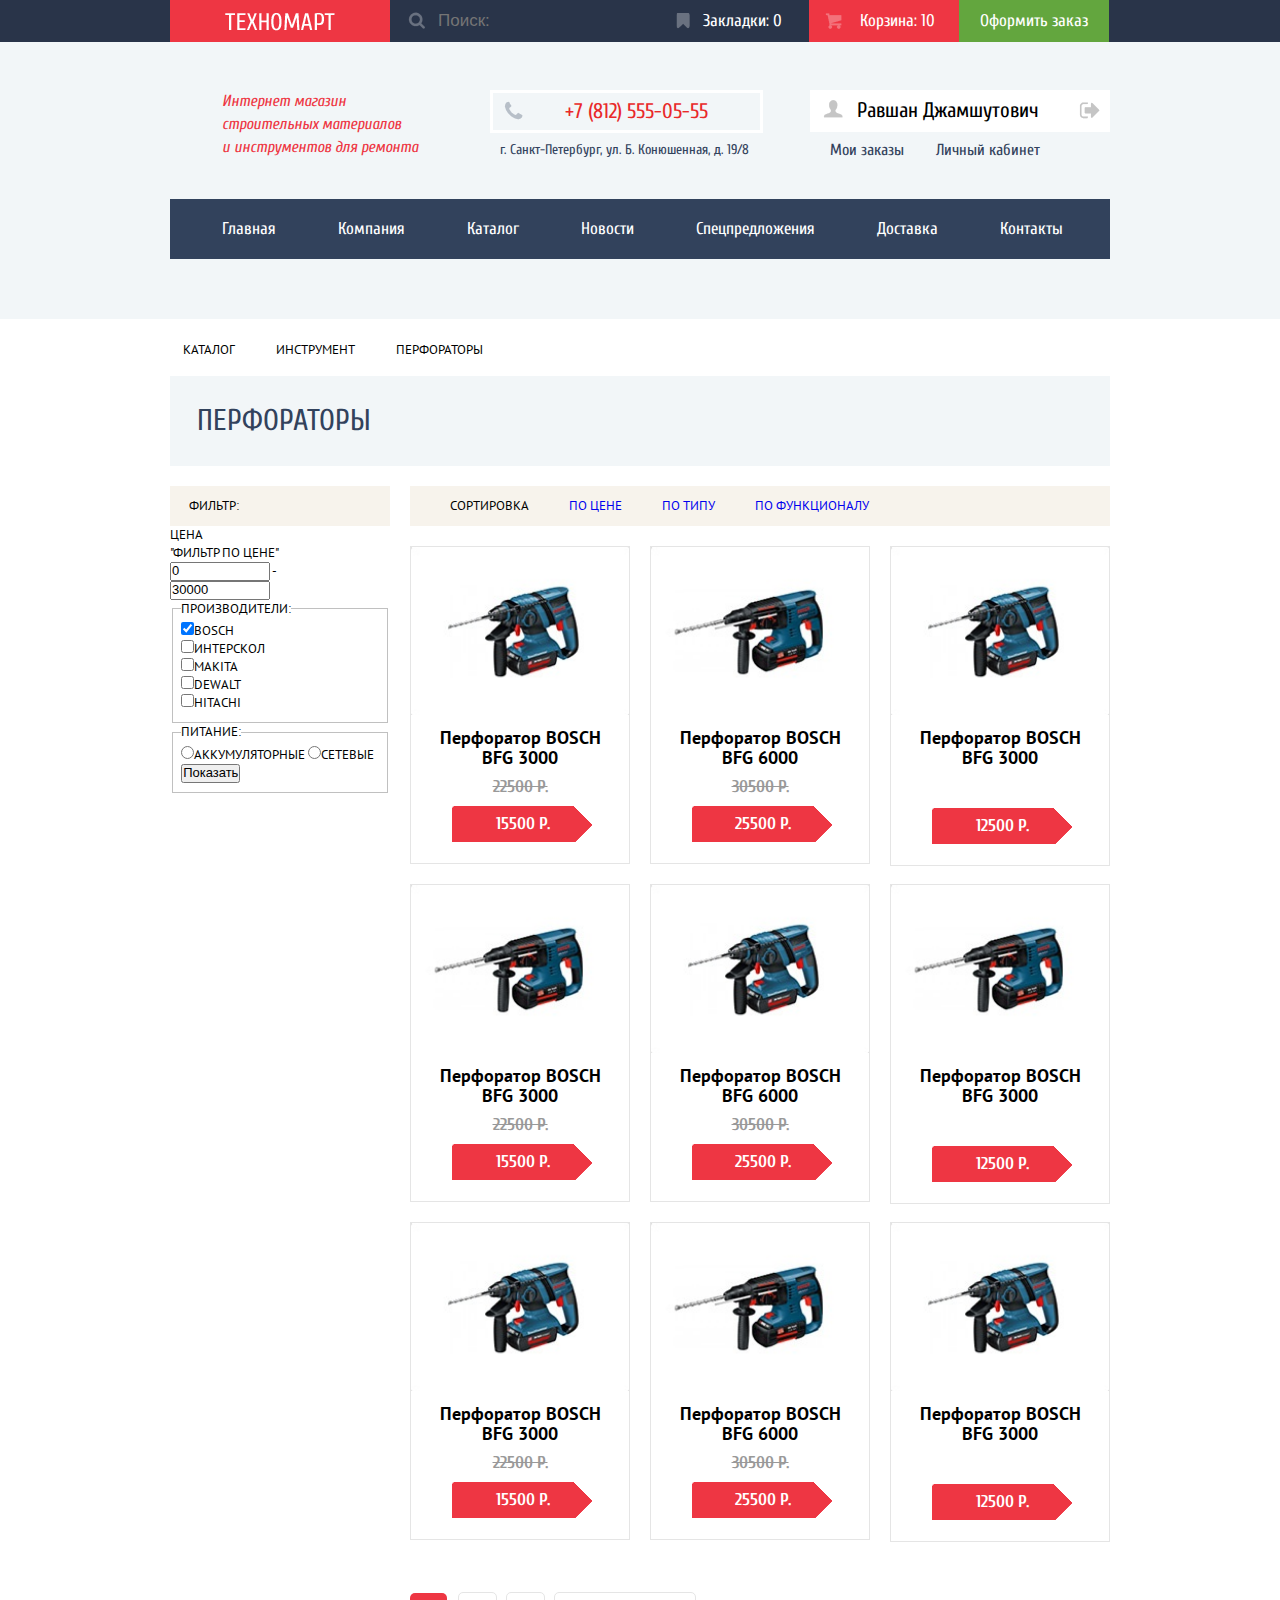
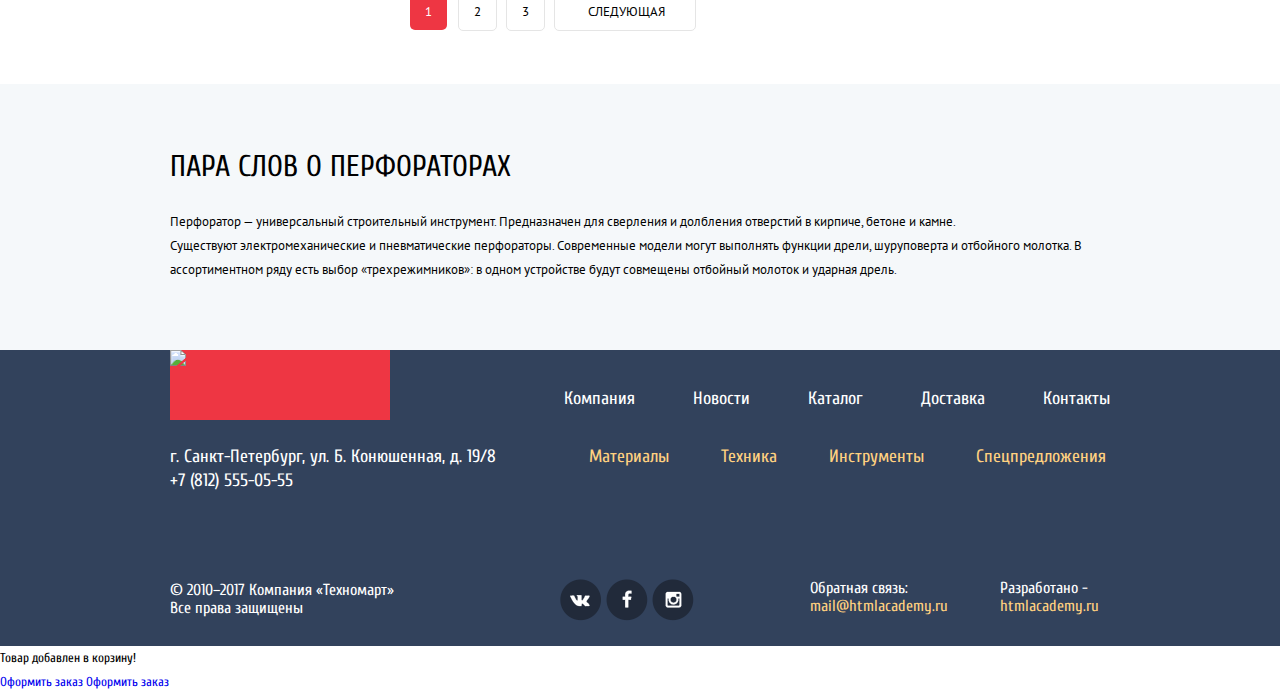
==== commit b0e304c5: "Добавлены иконки" ====
--- a/catalog.html
+++ b/catalog.html
@@ -3,6 +3,8 @@
   <head>
     <meta charset="utf-8">
     <title>HTML Academy: Техномарт</</title>
+    <link href="https://fonts.googleapis.com/css?family=Cuprum:400,400i,700&amp;subset=cyrillic" rel="stylesheet">
+    <link href="https://fonts.googleapis.com/css?family=PT+Sans:400,700&amp;subset=cyrillic" rel="stylesheet">
     <link rel="stylesheet" href="css/normalize.css">
     <link rel="stylesheet" href="css/style.css">
   </head>
@@ -33,7 +35,7 @@
             <p class="contacts-address">г. Санкт-Петербург, ул. Б. Конюшенная, д. 19/8</p>
           </section>
           <div class="user-block">
-            <div class="user-control">
+            <div class="user-control clearfix">
               <a class="user-name" href="#">Равшан Джамшутович</a>
               <a class="icon-exit" href="#"></a>
             </div>
@@ -61,9 +63,9 @@
     <div class="container clearfix">
       <!--Хлебные крошки-->
       <ul class="breadcrumbs">
-        <li><a href="#">"Главная"</a></li>
+        <li><a href="#"></a></li>
         <li><a href="#">Каталог</a></li>
-        <li><a href="#">Инструменты</a></li>
+        <li><a href="#">Инструмент</a></li>
         <li class="active-item">Перфораторы</li>
       </ul>
       <h1 class="catalog-title">Перфораторы</h1>
@@ -117,8 +119,8 @@
             <li class="sorting"><a href="#">По функционалу</a></li>
           </ul>
           <div class="sorting-arrows">
-            <a class="arrow arrow-up arrow-active" href="#">"Стрелка вверх"</a>
-            <a class="arrow arrow-down" href="#">"Стрелка вниз"</a>
+            <a class="arrow arrow-up arrow-active" href="#"></a>
+            <a class="arrow arrow-down" href="#"></a>
           </div>
         </div>
 
@@ -130,21 +132,21 @@
               <a class="btn-bookmark" href="#">В закладки</a>
             </div>
             <div class="item-image">
-              <img src="img/product-item1.jpg" width="127" height="112" alt="Товар">
-            </div>
-            <h1 class="item-name">Перфоратор "BOSCH BFG 3000"</h1>
-            <b class="price-item">32500 Р.</b>
-            <b class="sale-price">25500 Р.</b>
-          </article>
-          <article class="item">
-            <div class="item-btns">
-              <a class="btn-buy" href="#">Купить</a>
-              <a class="btn-bookmark" href="#">В закладки</a>
-            </div>
-            <div class="item-image">
-              <img src="img/product-item2.jpg" width="127" height="112" alt="Товар">
-            </div>
-            <h1 class="item-name">Перфоратор "BOSCH BFG 6000"</h1>
+              <img src="img/product-item1.jpg" width="218" height="168" alt="Товар">
+            </div>
+            <h1 class="item-name">Перфоратор BOSCH BFG 3000</h1>
+            <b class="price-item">22500 Р.</b>
+            <b class="sale-price">15500 Р.</b>
+          </article>
+          <article class="item">
+            <div class="item-btns">
+              <a class="btn-buy" href="#">Купить</a>
+              <a class="btn-bookmark" href="#">В закладки</a>
+            </div>
+            <div class="item-image">
+              <img src="img/product-item2.jpg" width="218" height="168" alt="Товар">
+            </div>
+            <h1 class="item-name">Перфоратор BOSCH BFG 6000</h1>
             <b class="price-item">30500 Р.</b>
             <b class="sale-price">25500 Р.</b>
           </article>
@@ -154,10 +156,10 @@
               <a class="btn-bookmark" href="#">В закладки</a>
             </div>
             <div class="item-image">
-              <img src="img/product-item1.jpg" width="127" height="112" alt="Товар">
-              <section class="item-new">New</section>
-            </div>
-            <h1 class="item-name">Перфоратор "BOSCH BFG 3000"</h1>
+              <img src="img/product-item1.jpg" width="218" height="168" alt="Товар">
+              <!--<section class="item-new">New</section>-->
+            </div>
+            <h1 class="item-name">Перфоратор BOSCH BFG 3000</h1>
             <b class="sale-price">12500 Р.</b>
           </article>
           <article class="item">
@@ -166,34 +168,33 @@
               <a class="btn-bookmark" href="#">В закладки</a>
             </div>
             <div class="item-image">
-              <img src="img/product-item2.jpg" width="127" height="112" alt="Товар">
-            </div>
-            <h1 class="item-name">Перфоратор "BOSCH BFG 3000"</h1>
-            <b class="price-item">32500 Р.</b>
+              <img src="img/product-item2.jpg" width="218" height="168" alt="Товар">
+            </div>
+            <h1 class="item-name">Перфоратор BOSCH BFG 3000</h1>
+            <b class="price-item">22500 Р.</b>
+            <b class="sale-price">15500 Р.</b>
+          </article>
+          <article class="item">
+            <div class="item-btns">
+              <a class="btn-buy" href="#">Купить</a>
+              <a class="btn-bookmark" href="#">В закладки</a>
+            </div>
+            <div class="item-image">
+              <img src="img/product-item1.jpg" width="218" height="168" alt="Товар">
+            </div>
+            <h1 class="item-name">Перфоратор BOSCH BFG 6000</h1>
+            <b class="price-item">30500 Р.</b>
             <b class="sale-price">25500 Р.</b>
           </article>
           <article class="item">
             <div class="item-image">
+              <img src="img/product-item2.jpg" width="218" height="168" alt="Товар">
               <div class="item-btns">
                 <a class="btn-buy" href="#">Купить</a>
                 <a class="btn-bookmark" href="#">В закладки</a>
               </div>
-              <img src="img/product-item1.jpg" width="127" height="112" alt="Товар">
-              <section class="item-new">New</section>
-              <a class="btn-buy" href="#">Купить</a>
-              <a class="btn-bookmark" href="#">В закладки</a>
-            </div>
-            <h1 class="item-name">Перфоратор "BOSCH BFG 6000"</h1>
-          </article>
-          <article class="item">
-            <div class="item-image">
-              <img src="img/product-item2.jpg" width="127" height="112" alt="Товар">
-              <div class="item-btns">
-                <a class="btn-buy" href="#">Купить</a>
-                <a class="btn-bookmark" href="#">В закладки</a>
-              </div>
-            </div>
-            <h1 class="item-name">Перфоратор "BOSCH BFG 3000"</h1>
+            </div>
+            <h1 class="item-name">Перфоратор BOSCH BFG 3000</h1>
             <b class="sale-price">12500 Р.</b>
           </article>
           <article class="item">
@@ -202,22 +203,22 @@
               <a class="btn-bookmark" href="#">В закладки</a>
             </div>
             <div class="item-image">
-              <img src="img/product-item1.jpg" width="127" height="112" alt="Товар">
-              <section class="item-new">New</section>
-            </div>
-            <h1 class="item-name">Перфоратор "BOSCH BFG 3000"</h1>
-            <b class="price-item">32500 Р.</b>
-            <b class="sale-price">25500 Р.</b>
-          </article>
-          <article class="item">
-            <div class="item-btns">
-              <a class="btn-buy" href="#">Купить</a>
-              <a class="btn-bookmark" href="#">В закладки</a>
-            </div>
-            <div class="item-image">
-              <img src="img/product-item2.jpg" width="127" height="112" alt="Товар">
-            </div>
-            <h1 class="item-name">Перфоратор "BOSCH BFG 6000"</h1>
+              <img src="img/product-item1.jpg" width="218" height="168" alt="Товар">
+              <!--<section class="item-new">New</section>-->
+            </div>
+            <h1 class="item-name">Перфоратор BOSCH BFG 3000</h1>
+            <b class="price-item">22500 Р.</b>
+            <b class="sale-price">15500 Р.</b>
+          </article>
+          <article class="item">
+            <div class="item-btns">
+              <a class="btn-buy" href="#">Купить</a>
+              <a class="btn-bookmark" href="#">В закладки</a>
+            </div>
+            <div class="item-image">
+              <img src="img/product-item2.jpg" width="218" height="168" alt="Товар">
+            </div>
+            <h1 class="item-name">Перфоратор BOSCH BFG 6000</h1>
             <b class="price-item">30500 Р.</b>
             <b class="sale-price">25500 Р.</b>
           </article>
@@ -227,9 +228,9 @@
               <a class="btn-bookmark" href="#">В закладки</a>
             </div>
             <div class="item-image">
-              <img src="img/product-item1.jpg" width="127" height="112" alt="Товар">
-            </div>
-            <h1 class="item-name">Перфоратор "BOSCH BFG 3000"</h1>
+              <img src="img/product-item1.jpg" width="218" height="168" alt="Товар">
+            </div>
+            <h1 class="item-name">Перфоратор BOSCH BFG 3000</h1>
             <b class="sale-price">12500 Р.</b>
           </article>
         </div>
--- a/css/style.css
+++ b/css/style.css
@@ -15,12 +15,17 @@
   text-decoration: none;
 }
 
+h1 {
+  margin: 0;
+}
+
 .item-name {
   display: inline-block;
   width:165px;
-  margin: 0 0 12px 0;
+  margin: 0 0 10px 0;
   font-size: 18px;
   line-height: 20px;
+  font-family: "PT Sans", Arial, sans-serif;
   font-weight: bold;
   text-align: center;
 }
@@ -90,15 +95,41 @@
   background-color: #ee3643;
 }
 
+.site-logo:hover {
+  background-color: #ca2c37;
+}
+
+.site-logo:active {
+  background-color: #ba2732;
+}
+
 .header-search {
+  position: relative;
   float: left;
   width: 140px;
   padding-left: 48px;
+  background: #293449 url() no-repear center;
+}
+
+.header-search::before {
+  content: "";
+  position: absolute;
+  top: 12px;
+  left: 18px;
+  width: 17px;
+  height: 17px;
+  background: transparent url("../img/sprite1.png") no-repeat;
+  background-position: -10px -997px;
+  opacity: 0.3;
+}
+
+.header-search:hover::before {
+opacity: 1.0;
 }
 
 .header-search input{
   font-size: 17px;
-  line-height: 18px;
+  line-height: 17px;
   color: #fff;
   background-color: #293449;
   border: 0;
@@ -113,19 +144,89 @@
 }
 
 .favorites-btn {
+  position: relative;
   width: 115px;
   margin-left: 70px;
   padding-left: 37px;
 }
 
+.favorites-btn:hover {
+  background-color: #212a3a;
+}
+
+.favorites-btn:active {
+  background-color: #161d29;
+}
+
+.favorites-btn::before {
+  content: "";
+  position: absolute;
+  top: 13px;
+  left: 28px;
+  width: 14px;
+  height: 16px;
+  background: transparent url("../img/sprite1.png") no-repeat;
+  background-position: -10px -651px;
+  opacity: 0.3;
+}
+
+.favorites-btn:hover::before {
+  opacity: 1.0;
+}
+
+.favorites-btn:active::before {
+  opacity: 0.5;
+}
+
 .basket-btn {
+  position: relative;
   width: 123px;
   margin-left: 9px;
   padding-left: 27px;
 }
 
+.basket-btn:hover {
+background-color: #212a3a;
+}
+
+.basket-btn:active {
+background-color: #161d29;
+}
+
+.basket-btn::before {
+  content: "";
+  position: absolute;
+  top: 13px;
+  left: 16px;
+  width: 17px;
+  height: 16px;
+  background: transparent url("../img/sprite1.png") no-repeat;
+  background-position: -10px -615px;
+  opacity: 0.3;
+}
+
+.basket-btn:hover::before {
+  opacity: 1.0;
+}
+
+.basket-btn:active::before {
+  opacity: 0.5;
+}
+
 .order-btn {
   background-color: #63a63e;
+}
+
+.order-btn:hover {
+  background-color: #5fbb2d;
+}
+
+.order-btn:active {
+  background-color: #518534;
+}
+
+.basket-btn-active {
+  background-color: #ee3643;
 }
 
 .header-information {
@@ -149,6 +250,7 @@
 }
 
 .contacts-phone {
+  position: relative;
   display: block;
   width: 195px;
   margin-bottom: 5px;
@@ -159,6 +261,17 @@
   border: 3px solid #fff;
 }
 
+.contacts-phone::before {
+  content: "";
+  position: absolute;
+  top: 8px;
+  left: 11px;
+  width: 19px;
+  height: 19px;
+  background: transparent url("../img/sprite1.png") no-repeat;
+  background-position: -10px -958px;
+}
+
 .contacts-address {
   padding-left:10px;
   font-size: 14px;
@@ -181,7 +294,36 @@
 }
 
 .enter-link {
+  position: relative;
   padding: 11px 25px 11px 46px;
+}
+
+.enter-link:hover {
+  color: #ee3643;
+}
+
+.enter-link:active {
+  color: #ccc;
+}
+
+.enter-link::before {
+  content: "";
+  position: absolute;
+  top: 12px;
+  left: 14px;
+  width: 20px;
+  height: 17px;
+  background: transparent url("../img/sprite1.png") no-repeat;
+  background-position: -10px -889px;
+}
+
+.enter-link:hover::before {
+  background-position: -10px -540px;
+}
+
+.enter-link:active::before {
+  background-position: -10px -889px;
+  opacity: 0.5;
 }
 
 .registration-link {
@@ -189,24 +331,85 @@
   padding: 11px 25px 11px 25px;
 }
 
+.registration-link:hover {
+  color: #ee3643;
+}
+
+.registration-link:active {
+  color: #ccc;
+}
+
 .user-block {
   float: left;
   width: 300px;
   margin-left: 50px;
 }
 
+.user-control {
+  background-color: #fff;
+  margin-bottom: 9px;
+}
+
 .user-name {
-  display: block;
-  margin-bottom: 9px;
+  position: relative;
+  display: block;
+  float: left;
+  width: 193px;
   padding: 11px 0 13px 47px;
   font-size:21px;
   line-height: 18px;
   color: #000;
-  background-color: #fff;
+}
+
+.user-name:active {
+  color: #ccc;
+}
+
+.user-name::before {
+  content: "";
+  position: absolute;
+  top: 10px;
+  left: 13px;
+  width: 20px;
+  height: 18px;
+  background: transparent url("../img/sprite1.png") no-repeat;
+  background-position:  -10px -1034px;
+}
+
+.user-name:hover::before {
+  background-position: -10px -577px;
+}
+
+.user-name:active::before {
+  background-position: -10px -1034px;
+  opacity: 0.5;
 }
 
 .icon-exit {
+  position: relative;
+  float:left;
+  width: 60px;
   font-size: 0;
+}
+
+.icon-exit::before {
+  content: "";
+  position: absolute;
+  top: 12px;
+  right: 10px;
+  width: 21px;
+  height: 17px;
+  background: transparent url("../img/sprite1.png") no-repeat;
+  background-position: -10px -728px;
+}
+
+.icon-exit:hover::before {
+  background-position: -10px -503px;
+}
+
+.icon-exit:active::before {
+  background-position: -10px -728px;
+  opacity: 0.5;
 }
 
 .control-link {
@@ -217,6 +420,14 @@
   font-size: 16px;
   line-height: 18px;
   color: #32425c;
+}
+
+.control-link:hover {
+  color: #ee3643;
+}
+
+.control-link:active {
+  color: #000;
 }
 
 .control-link:nth-child(2) {
@@ -240,12 +451,19 @@
   list-style: none;
 }
 
-
 .main-navigation a {
   padding: 22px 31px 26px 31px;
   font-size: 17px;
   line-height: 60px;
   color: #fff;
+}
+
+.main-navigation li:hover {
+  background-color: #2c384f;
+}
+
+.main-navigation li:active {
+  background-color: #222d41;
 }
 
 .banners1 {
@@ -298,12 +516,25 @@
   border-radius: 5px;
 }
 
+.promo-link:hover {
+  background-color: rgba(0, 0, 0, 0.2);
+}
+
+.promo-link:active {
+  background-color: rgba(0, 0, 0, 0.3);
+}
+
 .slider {
   float: left;
   width: 620px;
   height: 266px;
   margin-bottom: 53px;
   margin-right: 20px;
+  background-image: url(../img/catalog-slider1.jpg);
+}
+
+.slider ul {
+  font-size: 0;
 }
 
 .banner-discounts {
@@ -318,30 +549,39 @@
 }
 
 .slider-title {
-  margin-top: 27px;
-  margin-bottom: 5px;
-  margin-left: 24px;
+  padding-top: 27px;
+  padding-bottom: 5px;
+  padding-left: 24px;
   font-size: 36px;
   font-weight: bold;
   line-height: 30px;
   text-transform: uppercase;
+  color: #fff;
+  background-color: rgba(0, 0, 0, 0.25);
 }
 
 .slider-description {
-  margin-left: 24px;
+  margin-bottom: 65px;
+  padding-left: 24px;
+  padding-bottom: 21px;
   font-size: 18px;
   line-height: 24px;
+  color: #fff;
+  background-color: rgba(0, 0, 0, 0.25);
 }
 
 .open-catalog {
   display: block;
   width: 196px;
-  margin-left: 30px;
-  padding: 8px 0 8px 0;
+  margin-left: 25px;
+  padding: 9px 0 9px 0;
   font-size: 14px;
   text-align: center;
   line-height: 18px;
   text-transform: uppercase;
+  color: #fff;
+  background-color: #ee3643;
+  border-radius: 5px;
 }
 
 .popular-header {
@@ -358,7 +598,6 @@
   float: left;
   margin-right: 20px;
   font-size: 0;
-  font-family: "PT Sans", Arial, sans-serif;
   text-align: center;
   border: 1px solid #e5e5e5;
 }
@@ -378,7 +617,7 @@
 .index-title {
   float: left;
   width: 436px;
-  padding: 30px 0 30px 28px;
+  padding: 30px 0 30px 24px;
   font-size: 30px;
   line-height: 30px;
   color: #32425c;
@@ -402,6 +641,14 @@
   border-radius: 5px;
 }
 
+.btn:hover {
+  background-color: #ca2c37;
+}
+
+.btn:active {
+  background-color: #ba2732;
+}
+
 .suppliers {
   margin-bottom: 67px;
 }
@@ -550,22 +797,42 @@
   border-radius: 5px;
 }
 
+.breadcrumbs ul {
+
+}
+
 .breadcrumbs {
+  margin-bottom: 10px;
   padding-top: 5px;
-  margin-bottom: 12px;
   font-size: 0;
 }
 
 .breadcrumbs li {
   display: inline-block;
-  padding-right: 25px;
-  font-size: 13px;;
-  line-height: 18px;
-  text-transform: uppercase;
+  margin-left: 18px;
+  padding-left: 23px;
   list-style: none;
-}
-
-.breadcrumbs a {
+  background-image: url(../img/shape-breadcrumbs.png);
+  background-position: 0, 2px;
+  background-repeat: no-repeat;
+}
+
+.breadcrumbs li:first-child {
+  margin-left: 0;
+  padding-left: 0;
+  font-size: 0;
+}
+
+.breadcrumbs li:nth-child(2) {
+  margin-left: 0;
+  padding-left: 13px;
+}
+
+.breadcrumbs a, .active-item {
+  font-family: "PT Sans", Arial, sans-serif;
+  font-size: 13px;
+  line-height: 18px;
+  text-transform: uppercase;
   color: #000;
 }
 
@@ -575,21 +842,27 @@
 }
 
 .catalog-filters {
+  width: 220px;
+  font-family: "PT Sans", Arial, sans-serif;
+  font-size: 13px;
+  line-height: 18px;
   text-transform: uppercase;
 }
 
 .sorting-product {
   float: right;
-  width: 700px;
+  width: 680px;
+  margin-left: 20px;
   margin-bottom: 20px;
-  padding: 8px 0 8px 20px;
+  padding: 11px 0 11px 20px;
+  font-family: "PT Sans", Arial, sans-serif;
   font-size: 0;
   background-color: #f7f3ec;
 }
 
-.title-filter {
-  float:left;
-  width: 160px;
+.title-filters {
+  background-color: #f7f3ec;
+  padding: 11px 0 11px 19px;
 }
 
 .sorting {
@@ -613,14 +886,18 @@
 
 .item {
   float: left;
-  padding-top: 30px;
   margin: 0 20px 20px 0;
-  width: 220px;
-  min-height: 290px;
+  width: 218px;
+  text-align: center;
+  border: 1px solid #e5e5e5;
 }
 
 .item:nth-child(3n) {
-  margin: 0 0 20px 0;
+  margin: 0 0 15px 0;
+}
+
+.item:nth-child(3n) .item-name{
+  margin-bottom: 40px;
 }
 
 .item-btns {
@@ -639,18 +916,17 @@
 .sale-price {
   display: block;
   width: 141px;
-  margin-left: 44px;
+  margin-left: 41px;
   margin-bottom: 21px;
   padding: 9px 0 9px 0;
   font-size: 17px;
   line-height: 18px;
-  text-align: center;
   color: #fff;
   background-image: url(../img/sale-price.png);
 }
 
 .catalog-result {
-  margin-bottom: 13px;
+  margin-bottom: 15px;
 }
 
 .pagination {
@@ -666,17 +942,51 @@
   list-style: none;
 }
 
+.pagination li:first-child a{
+  border: 0;
+  color: #fff;
+  background-color: #ee3643;
+}
+
+.pagination li:last-child a {
+  padding: 10px 30px 10px 33px;
+  text-transform: uppercase;
+}
+
+.pagination a {
+  padding: 10px 15px 10px 15px;
+  font-family: "PT Sans", Arial, sans-serif;
+  font-size: 13px;
+  line-height: 18px;
+  border: 1px solid #e5e5e5;
+  border-radius: 5px;
+  color: #000;
+}
+
+.pagination a:hover {
+  border: 1px solid #bdc6ca;
+}
+
+.pagination a:active {
+  border: 1px solid #ee3643;
+}
+
 .product-description {
-  padding-top: 80px;
-  padding-bottom: 73px;
+  padding-top: 68px;
+  padding-bottom: 68px;
+  background-color: #f5f8fa;
 }
 
 .product-title {
-  padding-bottom: 32px;
+  padding-bottom: 28px;
   font-size: 30px;
-  line-height: 24px;
+  line-height: 30px;
   font-weight: normal;
   text-transform: uppercase;
+}
+
+.product-description p {
+  font-family: "PT Sans", Arial, sans-serif;
 }
 
 .main-footer {
@@ -713,6 +1023,15 @@
   color: #fff;
 }
 
+.footer-menu a:hover {
+  text-decoration: underline;
+}
+
+.footer-menu a:active {
+  text-decoration: none;
+  opacity: 0.5;
+}
+
 .footer-address {
   float: left;
   margin-bottom: 46px;
@@ -740,12 +1059,30 @@
   color: #ffd180;
 }
 
+.catalog-menu a:hover {
+  text-decoration: underline;
+}
+
+.catalog-menu a:active {
+  text-decoration: none;
+  opacity: 0.5;
+}
+
 .footer-bottom {
   color: #fff;
 }
 
 .footer-bottom a{
   color: #ffd180;
+}
+
+.footer-bottom a:hover{
+  text-decoration: underline;
+}
+
+.footer-bottom a:active{
+  text-decoration: none;
+  color: #ee3643;
 }
 
 .footer-copyright {
@@ -757,16 +1094,63 @@
 }
 
 .social-btns {
+  position: relative;
   float: left;
   width: 150px;
-  margin-left: 160px;
-  padding-top: 37px;
+  margin-left: 147px;
+  margin-top: 30px;
+  font-size: 0;
+}
+
+.social-btn-vk::before {
+  content: "";
+  position: absolute;
+  top: 10px;
+  left: 13px;
+  width: 41px;
+  height: 42px;
+  background: transparent url("../img/sprite1.png") no-repeat;
+  background-position:  -10px -1072px;
+}
+
+.social-btn-vk:hover::before {
+  background-position: -10px -171px;
+}
+
+.social-btn-fb::before {
+  content: "";
+  position: absolute;
+  top: 10px;
+  left: 59px;
+  width: 42px;
+  height: 42px;
+  background: transparent url("../img/sprite1.png") no-repeat;
+  background-position:  -10px -765px;
+}
+
+.social-btn-fb:hover::before {
+  background-position: -10px -10px;
+}
+
+.social-btn-inst::before {
+  content: "";
+  position: absolute;
+  top: 10px;
+  left: 105px;
+  width: 42px;
+  height: 42px;
+  background: transparent url("../img/sprite1.png") no-repeat;
+  background-position:  -10px -827px;
+}
+
+.social-btn-inst:hover::before {
+  background-position: -10px -72px;
 }
 
 .communication {
   float: left;
   width: 140px;
-  margin-left: 100px;
+  margin-left: 113px;
   padding-top: 40px;
   font-size: 16px;
   line-height: 18px;
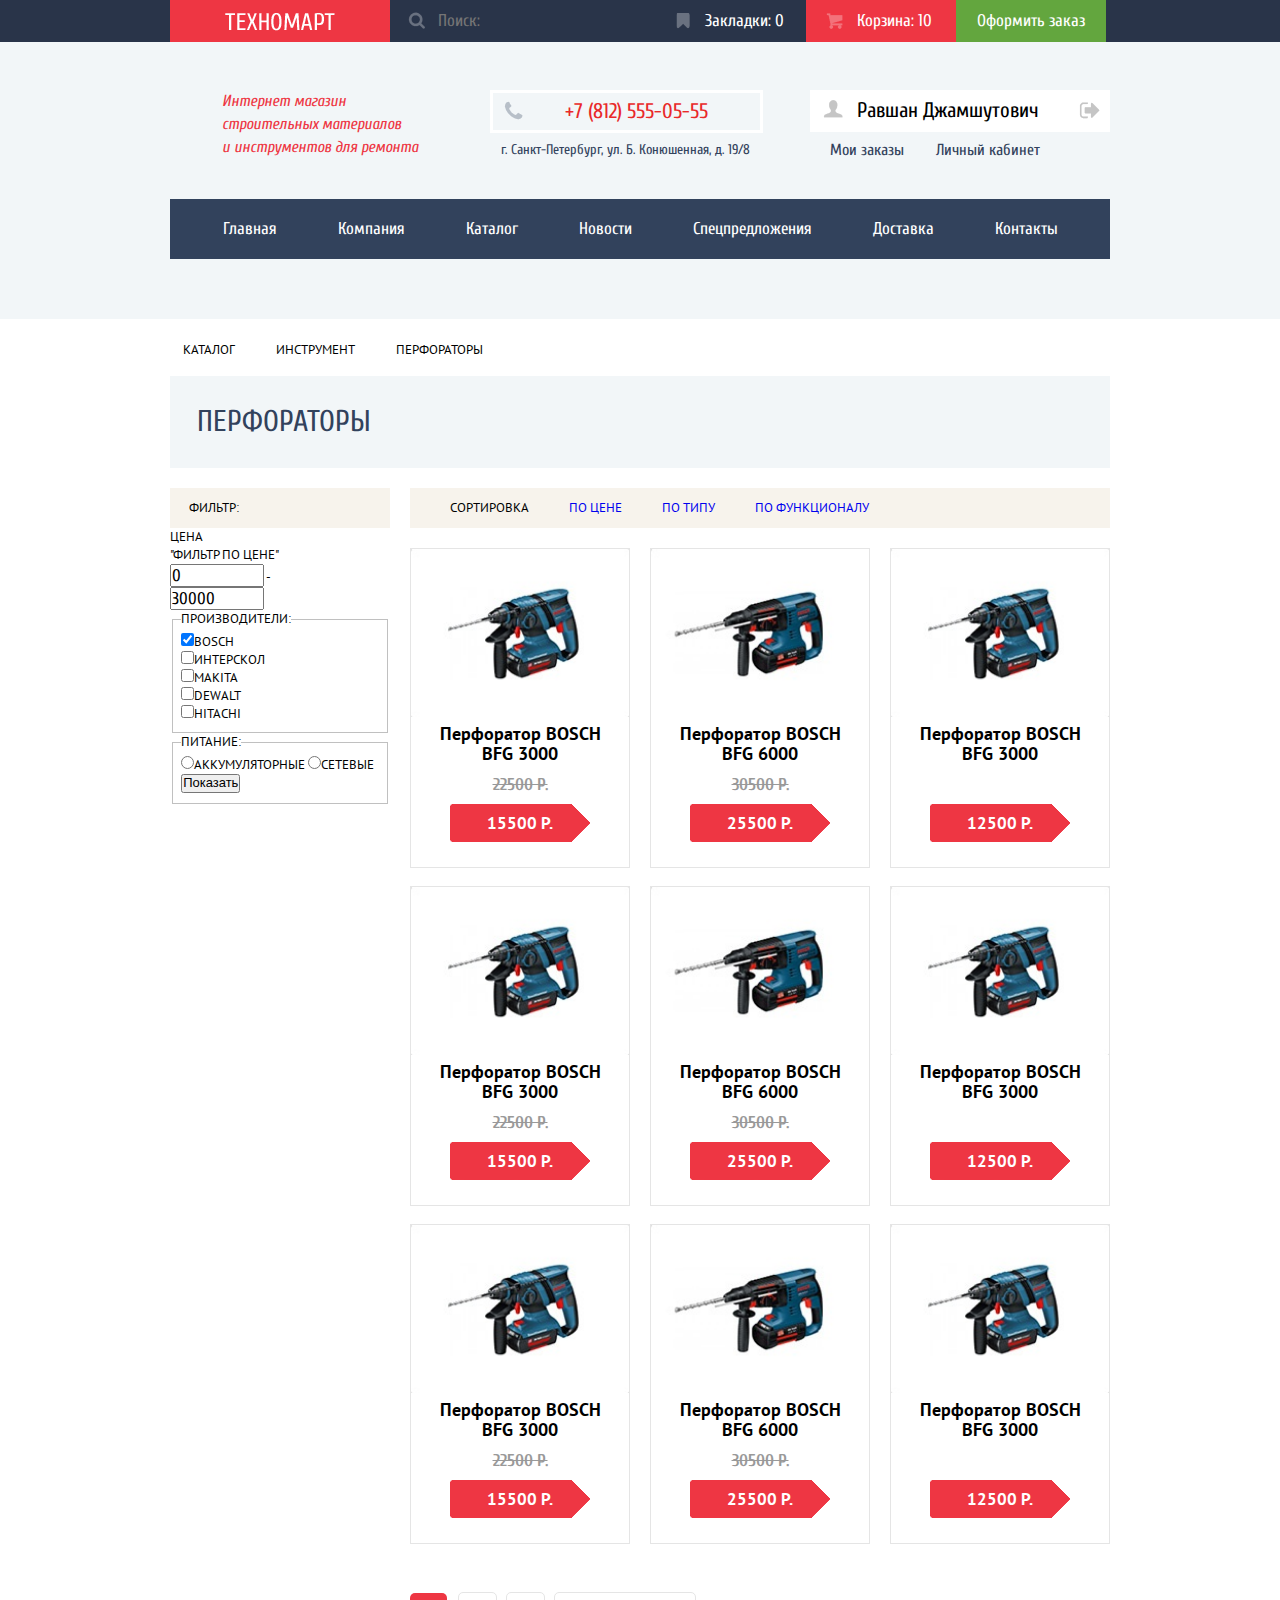
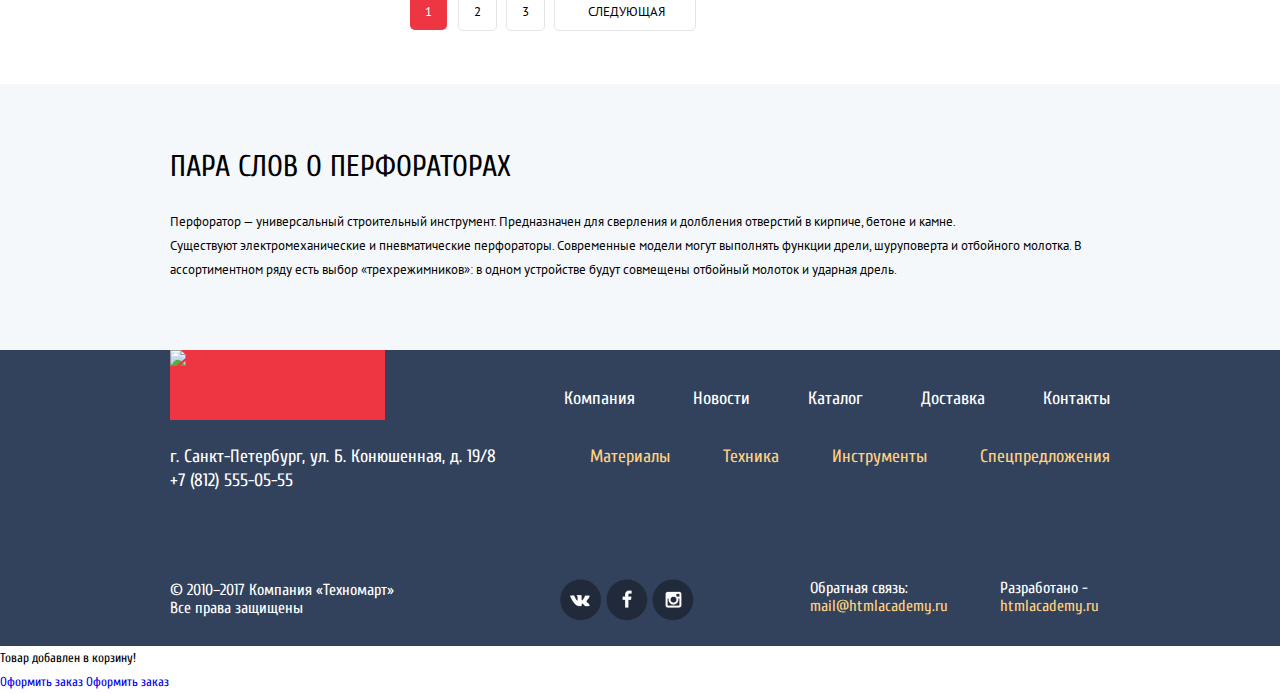
==== commit 0a7eb193: "Добавление кнопок "Купить" и "В закладки". Наложение теней на блоки" ====
--- a/catalog.html
+++ b/catalog.html
@@ -14,14 +14,14 @@
     <header class="main-header">
       <div class="top-header">
         <div class="container clearfix">
-          <div class="site-logo">
+          <div class="site-logo logo-event">
             <a href="#"><img src="img/header-logo.png" width="220" height="42" alt="Интернет-магазин Техномарт"></a>
           </div>
           <div class="header-search">
             <form action="/this" method="POST"><input type="text" placeholder="Поиск:"></form>
           </div>
           <a class="header-btn favorites-btn favorites-btn-active" href="#">Закладки: 0</a>
-          <a class="header-btn basket-btn basket-btn-active" href="#">Корзина: 10</a>
+          <a class="header-btn basket-btn-active" href="#">Корзина: 10</a>
           <a class="header-btn order-btn" href="#">Оформить заказ</a>
         </div>
       </div>
@@ -48,7 +48,7 @@
         <!--Блок навигации-->
         <nav class="main-navigation">
           <ul>
-            <li><a href="#">Главная</a></li>
+            <li><a href="index.html">Главная</a></li>
             <li><a href="#">Компания</a></li>
             <li><a>Каталог</a></li>
             <li><a href="#">Новости</a></li>
@@ -129,7 +129,7 @@
           <article class="item">
             <div class="item-btns">
               <a class="btn-buy" href="#">Купить</a>
-              <a class="btn-bookmark" href="#">В закладки</a>
+              <a class="btn-favorite" href="#">В закладки</a>
             </div>
             <div class="item-image">
               <img src="img/product-item1.jpg" width="218" height="168" alt="Товар">
@@ -141,7 +141,7 @@
           <article class="item">
             <div class="item-btns">
               <a class="btn-buy" href="#">Купить</a>
-              <a class="btn-bookmark" href="#">В закладки</a>
+              <a class="btn-favorite" href="#">В закладки</a>
             </div>
             <div class="item-image">
               <img src="img/product-item2.jpg" width="218" height="168" alt="Товар">
@@ -153,7 +153,7 @@
           <article class="item">
             <div class="item-btns">
               <a class="btn-buy" href="#">Купить</a>
-              <a class="btn-bookmark" href="#">В закладки</a>
+              <a class="btn-favorite" href="#">В закладки</a>
             </div>
             <div class="item-image">
               <img src="img/product-item1.jpg" width="218" height="168" alt="Товар">
@@ -165,10 +165,10 @@
           <article class="item">
             <div class="item-btns">
               <a class="btn-buy" href="#">Купить</a>
-              <a class="btn-bookmark" href="#">В закладки</a>
-            </div>
-            <div class="item-image">
-              <img src="img/product-item2.jpg" width="218" height="168" alt="Товар">
+              <a class="btn-favorite" href="#">В закладки</a>
+            </div>
+            <div class="item-image">
+              <img src="img/product-item1.jpg" width="218" height="168" alt="Товар">
             </div>
             <h1 class="item-name">Перфоратор BOSCH BFG 3000</h1>
             <b class="price-item">22500 Р.</b>
@@ -177,10 +177,10 @@
           <article class="item">
             <div class="item-btns">
               <a class="btn-buy" href="#">Купить</a>
-              <a class="btn-bookmark" href="#">В закладки</a>
-            </div>
-            <div class="item-image">
-              <img src="img/product-item1.jpg" width="218" height="168" alt="Товар">
+              <a class="btn-favorite" href="#">В закладки</a>
+            </div>
+            <div class="item-image">
+              <img src="img/product-item2.jpg" width="218" height="168" alt="Товар">
             </div>
             <h1 class="item-name">Перфоратор BOSCH BFG 6000</h1>
             <b class="price-item">30500 Р.</b>
@@ -188,11 +188,11 @@
           </article>
           <article class="item">
             <div class="item-image">
-              <img src="img/product-item2.jpg" width="218" height="168" alt="Товар">
               <div class="item-btns">
                 <a class="btn-buy" href="#">Купить</a>
-                <a class="btn-bookmark" href="#">В закладки</a>
-              </div>
+                <a class="btn-favorite" href="#">В закладки</a>
+              </div>
+              <img src="img/product-item1.jpg" width="218" height="168" alt="Товар">
             </div>
             <h1 class="item-name">Перфоратор BOSCH BFG 3000</h1>
             <b class="sale-price">12500 Р.</b>
@@ -200,7 +200,7 @@
           <article class="item">
             <div class="item-btns">
               <a class="btn-buy" href="#">Купить</a>
-              <a class="btn-bookmark" href="#">В закладки</a>
+              <a class="btn-favorite" href="#">В закладки</a>
             </div>
             <div class="item-image">
               <img src="img/product-item1.jpg" width="218" height="168" alt="Товар">
@@ -213,7 +213,7 @@
           <article class="item">
             <div class="item-btns">
               <a class="btn-buy" href="#">Купить</a>
-              <a class="btn-bookmark" href="#">В закладки</a>
+              <a class="btn-favorite" href="#">В закладки</a>
             </div>
             <div class="item-image">
               <img src="img/product-item2.jpg" width="218" height="168" alt="Товар">
@@ -225,7 +225,7 @@
           <article class="item">
             <div class="item-btns">
               <a class="btn-buy" href="#">Купить</a>
-              <a class="btn-bookmark" href="#">В закладки</a>
+              <a class="btn-favorite" href="#">В закладки</a>
             </div>
             <div class="item-image">
               <img src="img/product-item1.jpg" width="218" height="168" alt="Товар">
--- a/css/style.css
+++ b/css/style.css
@@ -19,10 +19,16 @@
   margin: 0;
 }
 
+input {
+  font-family: Cuprum, Arial, sans-serif;
+  font-size: 17px;
+  line-height: 17px;
+}
+
 .item-name {
   display: inline-block;
   width:165px;
-  margin: 0 0 10px 0;
+  margin: 0 0 12px 0;
   font-size: 18px;
   line-height: 20px;
   font-family: "PT Sans", Arial, sans-serif;
@@ -32,7 +38,7 @@
 
 .catalog-title {
   margin-bottom: 20px;
-  padding: 30px 0 30px 27px;
+  padding: 31px 0 31px 27px;
   font-size: 30px;
   line-height: 30px;
   color: #32425c;
@@ -54,7 +60,7 @@
 }
 
 .title-services {
-  padding-top: 68px;
+  padding-top: 66px;
   padding-bottom: 27px;
   font-size: 30px;
   line-height: 24px;
@@ -95,11 +101,11 @@
   background-color: #ee3643;
 }
 
-.site-logo:hover {
+.logo-event:hover {
   background-color: #ca2c37;
 }
 
-.site-logo:active {
+.logo-event:active {
   background-color: #ba2732;
 }
 
@@ -108,7 +114,6 @@
   float: left;
   width: 140px;
   padding-left: 48px;
-  background: #293449 url() no-repear center;
 }
 
 .header-search::before {
@@ -145,9 +150,9 @@
 
 .favorites-btn {
   position: relative;
-  width: 115px;
+  width: 124px;
   margin-left: 70px;
-  padding-left: 37px;
+  padding-left: 34px;
 }
 
 .favorites-btn:hover {
@@ -181,23 +186,14 @@
 .basket-btn {
   position: relative;
   width: 123px;
-  margin-left: 9px;
   padding-left: 27px;
-}
-
-.basket-btn:hover {
-background-color: #212a3a;
-}
-
-.basket-btn:active {
-background-color: #161d29;
 }
 
 .basket-btn::before {
   content: "";
   position: absolute;
   top: 13px;
-  left: 16px;
+  left: 20px;
   width: 17px;
   height: 16px;
   background: transparent url("../img/sprite1.png") no-repeat;
@@ -213,6 +209,15 @@
   opacity: 0.5;
 }
 
+
+.basket-btn:hover {
+background-color: #212a3a;
+}
+
+.basket-btn:active {
+background-color: #161d29;
+}
+
 .order-btn {
   background-color: #63a63e;
 }
@@ -225,8 +230,43 @@
   background-color: #518534;
 }
 
+.order-btn-active:hover {
+  background-color: #ca2c37;
+}
+
 .basket-btn-active {
+  position: relative;
+  width: 123px;
+  padding-left: 27px;
   background-color: #ee3643;
+}
+
+.basket-btn-active:hover {
+  background-color: #ca2c37;
+}
+
+.basket-btn-active:active {
+  background-color: #ba2732;
+}
+
+.basket-btn-active::before {
+  content: "";
+  position: absolute;
+  top: 13px;
+  left: 20px;
+  width: 17px;
+  height: 16px;
+  background: transparent url("../img/sprite1.png") no-repeat;
+  background-position: -10px -615px;
+  opacity: 0.3;
+}
+
+.basket-btn-active:hover::before {
+  opacity: 1.0;
+}
+
+.basket-btn-active:active::before {
+  opacity: 0.5;
 }
 
 .header-information {
@@ -273,9 +313,9 @@
 }
 
 .contacts-address {
-  padding-left:10px;
   font-size: 14px;
   line-height: 24px;
+  text-align: center;
   color: #32425c;
 }
 
@@ -443,7 +483,7 @@
 }
 
 .main-navigation ul {
-  margin-left: 21px;
+  text-align: center;
 }
 
 .main-navigation li {
@@ -452,7 +492,7 @@
 }
 
 .main-navigation a {
-  padding: 22px 31px 26px 31px;
+  padding: 22px 30.5px 26px 30.5px;
   font-size: 17px;
   line-height: 60px;
   color: #fff;
@@ -594,10 +634,11 @@
 }
 
 .popular-item {
-  width: 218px;
+  box-sizing: border-box;
+  width: 220px;
+  height: 320px;
   float: left;
   margin-right: 20px;
-  font-size: 0;
   text-align: center;
   border: 1px solid #e5e5e5;
 }
@@ -606,18 +647,32 @@
   margin-right: 0;
 }
 
-.popular-item:last-child .item-name {
-  margin-bottom: 40px;
+.popular-item:last-child .sale-price {
+  margin-top: 28px;
+}
+
+.popular-item:hover {
+  -webkit-box-shadow: 0 10px 25px rgba(41, 52, 73, 0.5);
+  -moz-box-shadow: 0 10px 25px rgba(41, 52, 73, 0.5);
+  box-shadow: 0 10px 25px rgba(41, 52, 73, 0.5);
+}
+
+.popular-item:hover .item-btns {
+  display: block;
 }
 
 .item-image {
-  margin-bottom: 5px;
+  margin-bottom: 7px;
+}
+
+.item:hover .item-btns {
+  display: block;
 }
 
 .index-title {
   float: left;
   width: 436px;
-  padding: 30px 0 30px 24px;
+  padding: 30px 0 30px 25px;
   font-size: 30px;
   line-height: 30px;
   color: #32425c;
@@ -631,7 +686,7 @@
   width: 253px;
   margin-top: 25px;
   margin-right: 24px;
-  padding: 11px 0 11px 0;
+  padding: 10px 0 10px 0;
   font-size: 14px;
   line-height: 18px;
   text-align: center;
@@ -656,9 +711,27 @@
 .supplier {
   float: left;
   display: block;
-  width: 218px;
-  height: 144px;
+  width: 216px;
+  height: 142px;
   margin-right: 22px;
+  border: 1px solid #e5e5e5;
+}
+
+.supplier:hover {
+  -webkit-box-shadow: 0 10px 25px rgba(41, 52, 73, 0.5);
+	-moz-box-shadow: 0 10px 25px rgba(41, 52, 73, 0.5);
+	box-shadow: 0 10px 25px rgba(41, 52, 73, 0.5);
+}
+
+.supplier:active {
+  opacity: 0.5;
+  -webkit-box-shadow: 0 4px 10px rgba(41, 52, 73, 0.5);
+  -moz-box-shadow: 0 4px 10px rgba(41, 52, 73, 0.5);
+  box-shadow: 0 4px 10px rgba(41, 52, 73, 0.5);
+}
+
+.supplier:active img{
+
 }
 
 .supplier:nth-child(4n) {
@@ -882,32 +955,75 @@
   float: right;
   margin-bottom: 25px;
   width:700px;
+  font-size: 0;
 }
 
 .item {
   float: left;
-  margin: 0 20px 20px 0;
-  width: 218px;
+  position: relative;
+  box-sizing: border-box;
+  margin: 0 20px 18px 0;
+  width: 220px;
+  height: 320px;
   text-align: center;
   border: 1px solid #e5e5e5;
 }
 
+.item:hover {
+  -webkit-box-shadow: 0 10px 25px rgba(41, 52, 73, 0.5);
+  -moz-box-shadow: 0 10px 25px rgba(41, 52, 73, 0.5);
+  box-shadow: 0 10px 25px rgba(41, 52, 73, 0.5);
+}
+
+.item .item-name {
+  margin-top: -12px;
+}
+
 .item:nth-child(3n) {
-  margin: 0 0 15px 0;
-}
-
-.item:nth-child(3n) .item-name{
-  margin-bottom: 40px;
+  margin: 0 0 18px 0;
+}
+
+.item:nth-child(3n) .sale-price{
+  margin-top: 28px;
 }
 
 .item-btns {
   display: none;
+  position: absolute;
+  width: 218px;
+  height: 168px;
+  font-size: 14px;
+  line-height: 18px;
+  text-transform: uppercase;
+  background-color: #fff;
+}
+
+.btn-buy {
+  display: block;
+  margin: 40px auto 7px auto;
+  padding: 10px 0 7px 0;
+  width: 137px;
+  color: #fff;
+  background-color: #63a63e;
+  border-bottom: 3px solid #367315;
+  border-radius: 5px;
+}
+
+.btn-favorite {
+  display: block;
+  margin: 0 auto;
+  padding: 8px 0 8px 0;
+  width: 131px;
+  color: #32425c;
+  border: 3px solid #63a63e;
+  border-radius: 5px;
 }
 
 .price-item {
   display: block;
   margin-bottom: 10px;
   font-size: 17px;
+  font-weight: bold;
   line-height: 18px;
   text-decoration: line-through;
   color: #999;
@@ -916,17 +1032,18 @@
 .sale-price {
   display: block;
   width: 141px;
-  margin-left: 41px;
-  margin-bottom: 21px;
-  padding: 9px 0 9px 0;
+  margin: 0 auto;
+  padding: 10px 0 10px 0;
+  font-family: "PT Sans", Arial, sans-serif;
   font-size: 17px;
+  font-weight: bold;
   line-height: 18px;
   color: #fff;
   background-image: url(../img/sale-price.png);
 }
 
 .catalog-result {
-  margin-bottom: 15px;
+  margin-bottom: 13px;
 }
 
 .pagination {
@@ -1000,9 +1117,10 @@
 .footer-logo {
   float: left;
   margin-bottom: 10px;
-  width: 220px;
+  width: 215px;
   height: 70px;
   background-color: #ee3643;
+  /*border-bottom: 5px solid rgba(0, 0, 0, 0.24);*/
 }
 
 .footer-menu {
@@ -1051,7 +1169,7 @@
 
 .catalog-menu li {
   display: inline-block;
-  padding-left: 52px;
+  padding-left: 53px;
 }
 
 .catalog-menu a {
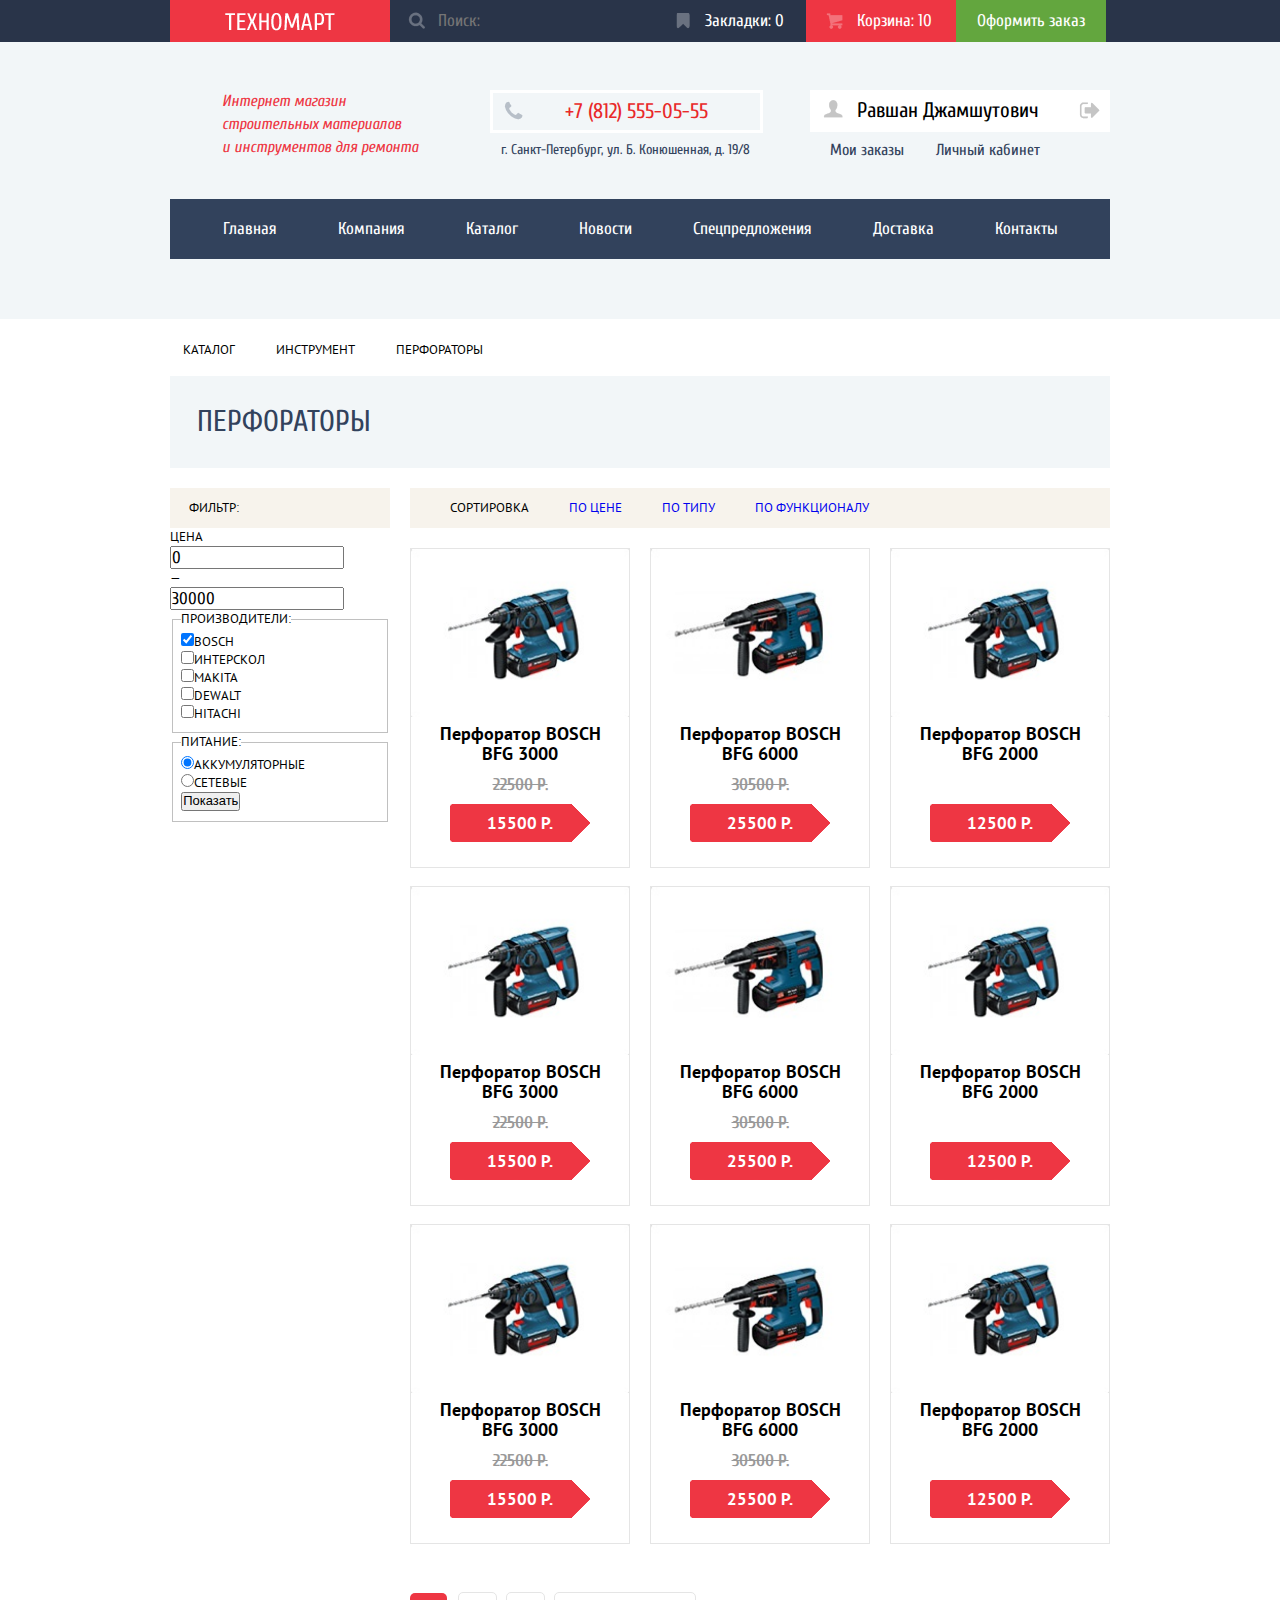
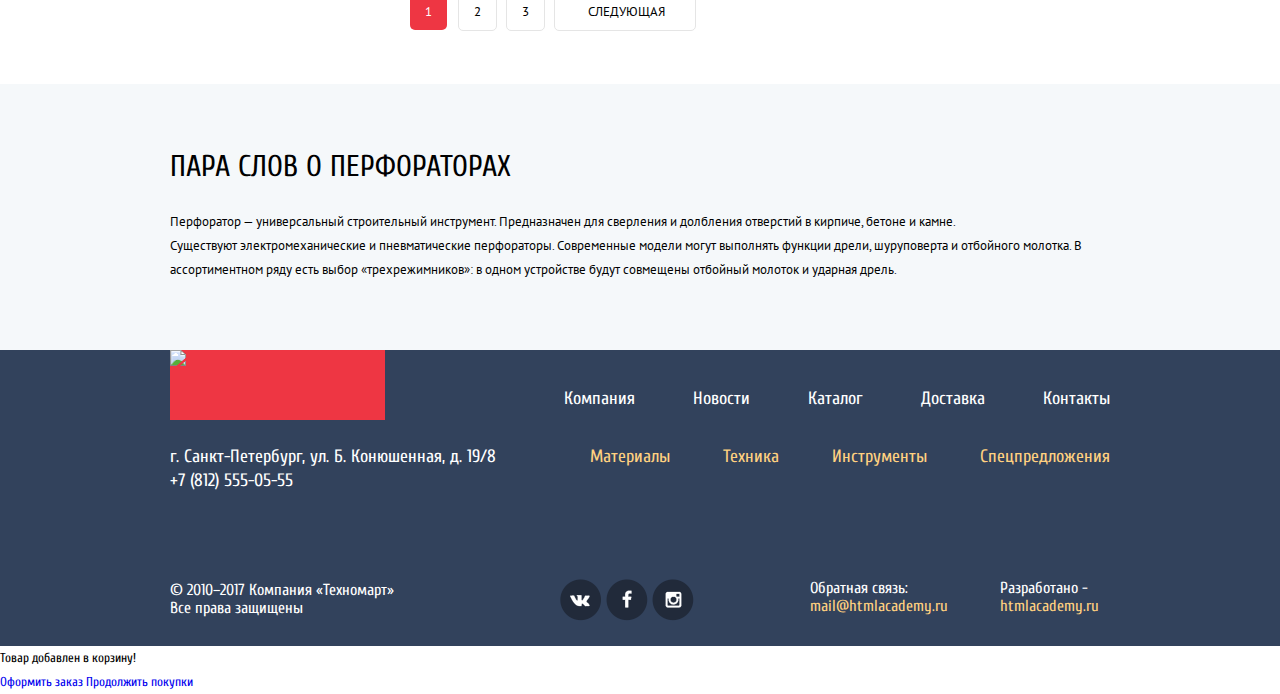
==== commit a02cf596: "Исправления на главную страницу из футера" ====
--- a/catalog.html
+++ b/catalog.html
@@ -15,10 +15,10 @@
       <div class="top-header">
         <div class="container clearfix">
           <div class="site-logo logo-event">
-            <a href="#"><img src="img/header-logo.png" width="220" height="42" alt="Интернет-магазин Техномарт"></a>
+            <a href="index.html"><img src="img/header-logo.png" width="220" height="42" alt="Интернет-магазин Техномарт"></a>
           </div>
           <div class="header-search">
-            <form action="/this" method="POST"><input type="text" placeholder="Поиск:"></form>
+            <form action="/this" method="POST"><input type="text" id="search" placeholder="Поиск:"></form>
           </div>
           <a class="header-btn favorites-btn favorites-btn-active" href="#">Закладки: 0</a>
           <a class="header-btn basket-btn-active" href="#">Корзина: 10</a>
@@ -63,10 +63,10 @@
     <div class="container clearfix">
       <!--Хлебные крошки-->
       <ul class="breadcrumbs">
-        <li><a href="#"></a></li>
-        <li><a href="#">Каталог</a></li>
-        <li><a href="#">Инструмент</a></li>
-        <li class="active-item">Перфораторы</li>
+        <li><a class="breadcrumbs-link" href="index.html"></a></li>
+        <li><a class="breadcrumbs-link" href="#">Каталог</a></li>
+        <li><a class="breadcrumbs-link" href="#">Инструмент</a></li>
+        <li class="active-item"><a>Перфораторы</a></li>
       </ul>
       <h1 class="catalog-title">Перфораторы</h1>
       <!--Главный блок-->
@@ -75,11 +75,19 @@
         <aside class="catalog-filters">
           <form class="form-filters" action="/this" method="POST">
             <div class="title-filters">Фильтр:</div>
+            <p class="title-sale">Цена</p>
             <div class="sale">
-              <p class="title-sale">Цена</p>
-              <span>"Фильтр по цене"</span>
-              <p><input maxlength="25" size="10" value="0"> - </p>
-              <p><input maxlength="25" size="10" value="30000"></p>
+              <div class="range-controls">
+                <div class="scale">
+                  <div class="bar"></div>
+                </div>
+                <div class="range-toggle range-toggle-min"></div>
+                <div class="range-toggle range-toggle-max"></div>
+              </div>
+              <div class="sale-control">
+                <p><input name="min-price" type="text" value="0"></p><span>—</span>
+                <p><input name="min-price" type="text" value="30000"></p>
+              </div>
             </div>
             <fieldset class="filter">
               <legend>Производители:</legend>
@@ -101,9 +109,13 @@
             </fieldset>
             <fieldset class="filter">
               <legend>Питание:</legend>
-              <input type="radio" id="rd1" name="group-product-item" value="Accumultor"><label for="rd1">Аккумуляторные</label>
-              <input type="radio" id="rd2" name="group-product-item" value="Electric"><label for="rd2">Сетевые</label>
-              <button class="btn" type="submit">Показать</button>
+              <div class="filter-radio">
+                <input type="radio" id="rd1" name="group-product-item" value="Accumultor" checked=""><label for="rd1">Аккумуляторные</label>
+              </div>
+              <div class="filter-radio">
+                <input type="radio" id="rd2" name="group-product-item" value="Electric"><label for="rd2">Сетевые</label>
+              </div>
+              <button class="btn-filter" type="submit">Показать</button>
             </fieldset>
           </form>
         </aside>
@@ -115,11 +127,11 @@
           <ul>
             <li class="title-filter sorting">Сортировка</li>
             <li class="sorting"><a class="active-sorting" href="#">По цене</a></li>
-            <li class="sorting"><a href="#">По типу</a></li>
-            <li class="sorting"><a href="#">По функционалу</a></li>
+            <li class="sorting"><a class="link-sorting" href="#">По типу</a></li>
+            <li class="sorting"><a class="link-sorting" href="#">По функционалу</a></li>
           </ul>
           <div class="sorting-arrows">
-            <a class="arrow arrow-up arrow-active" href="#"></a>
+            <a class="arrow arrow-up" href="#"></a>
             <a class="arrow arrow-down" href="#"></a>
           </div>
         </div>
@@ -150,16 +162,15 @@
             <b class="price-item">30500 Р.</b>
             <b class="sale-price">25500 Р.</b>
           </article>
-          <article class="item">
-            <div class="item-btns">
-              <a class="btn-buy" href="#">Купить</a>
-              <a class="btn-favorite" href="#">В закладки</a>
-            </div>
-            <div class="item-image">
-              <img src="img/product-item1.jpg" width="218" height="168" alt="Товар">
-              <!--<section class="item-new">New</section>-->
-            </div>
-            <h1 class="item-name">Перфоратор BOSCH BFG 3000</h1>
+          <article class="item label-new">
+            <div class="item-btns">
+              <a class="btn-buy" href="#">Купить</a>
+              <a class="btn-favorite" href="#">В закладки</a>
+            </div>
+            <div class="item-image">
+              <img src="img/product-item1.jpg" width="218" height="168" alt="Товар">
+            </div>
+            <h1 class="item-name">Перфоратор BOSCH BFG 2000</h1>
             <b class="sale-price">12500 Р.</b>
           </article>
           <article class="item">
@@ -174,7 +185,7 @@
             <b class="price-item">22500 Р.</b>
             <b class="sale-price">15500 Р.</b>
           </article>
-          <article class="item">
+          <article class="item  label-new">
             <div class="item-btns">
               <a class="btn-buy" href="#">Купить</a>
               <a class="btn-favorite" href="#">В закладки</a>
@@ -194,17 +205,16 @@
               </div>
               <img src="img/product-item1.jpg" width="218" height="168" alt="Товар">
             </div>
-            <h1 class="item-name">Перфоратор BOSCH BFG 3000</h1>
+            <h1 class="item-name">Перфоратор BOSCH BFG 2000</h1>
             <b class="sale-price">12500 Р.</b>
           </article>
-          <article class="item">
-            <div class="item-btns">
-              <a class="btn-buy" href="#">Купить</a>
-              <a class="btn-favorite" href="#">В закладки</a>
-            </div>
-            <div class="item-image">
-              <img src="img/product-item1.jpg" width="218" height="168" alt="Товар">
-              <!--<section class="item-new">New</section>-->
+          <article class="item  label-new">
+            <div class="item-btns">
+              <a class="btn-buy" href="#">Купить</a>
+              <a class="btn-favorite" href="#">В закладки</a>
+            </div>
+            <div class="item-image">
+              <img src="img/product-item1.jpg" width="218" height="168" alt="Товар">
             </div>
             <h1 class="item-name">Перфоратор BOSCH BFG 3000</h1>
             <b class="price-item">22500 Р.</b>
@@ -230,7 +240,7 @@
             <div class="item-image">
               <img src="img/product-item1.jpg" width="218" height="168" alt="Товар">
             </div>
-            <h1 class="item-name">Перфоратор BOSCH BFG 3000</h1>
+            <h1 class="item-name">Перфоратор BOSCH BFG 2000</h1>
             <b class="sale-price">12500 Р.</b>
           </article>
         </div>
@@ -238,9 +248,9 @@
 
       <!--Блок навигации по каталогу-->
       <ul class="pagination">
-        <li><a  class="active-pagination">1</a></li>
-        <li><a href="#">2</a></li>
-        <li><a href="#">3</a></li>
+        <li><a class="link-pagination active-pagination">1</a></li>
+        <li><a class="link-pagination" href="#">2</a></li>
+        <li><a class="link-pagination" href="#">3</a></li>
         <li><a class="next-page" href="#">Следующая</a></li>
       </ul>
     </div>
@@ -260,7 +270,7 @@
         <div class="footer-top">
           <div class="footer-line clearfix">
             <div class="footer-logo">
-              <a href="footer-link"><img src="img/footer-logo.png" width="220" height="70" alt="Интернет-магазин Техномарт"></a>
+              <a href="index.html"><img src="img/footer-logo.png" width="220" height="70" alt="Интернет-магазин Техномарт"></a>
             </div>
             <!--Навигационный блок футера-->
             <nav class="footer-menu">
@@ -302,24 +312,26 @@
           </section>
           <section class="developer">
             <div>Разработано -</div>
-            <a class="btn" href="https://htmlacademy.ru">htmlacademy.ru</a>
+            <a class="btn-link" href="https://htmlacademy.ru">htmlacademy.ru</a>
           </section>
         </div>
       </div>
     </footer>
 
     <!--Popup-->
-    <div class="popup">
+    <div class="popup-basket">
       <form class="index-popup" action="/this" method="POST">
         <div class="icon-close"></div>
         <div class="form-title">
           <p class="text-popup">Товар добавлен в корзину!</p>
-          <div class="popup-bottom">
-            <a class="get-item" href="#">Оформить заказ</a>
-            <a class="cancel-popup" href="#">Оформить заказ</a>
-          </div>
+        </div>
+        <div class="popup-bottom">
+          <a class="get-item" href="#">Оформить заказ</a>
+          <a class="cancel-popup" href="#">Продолжить покупки</a>
         </div>
       </form>
     </div>
+
+    <script src="js/script.js"></script>
   </body>
 </html>
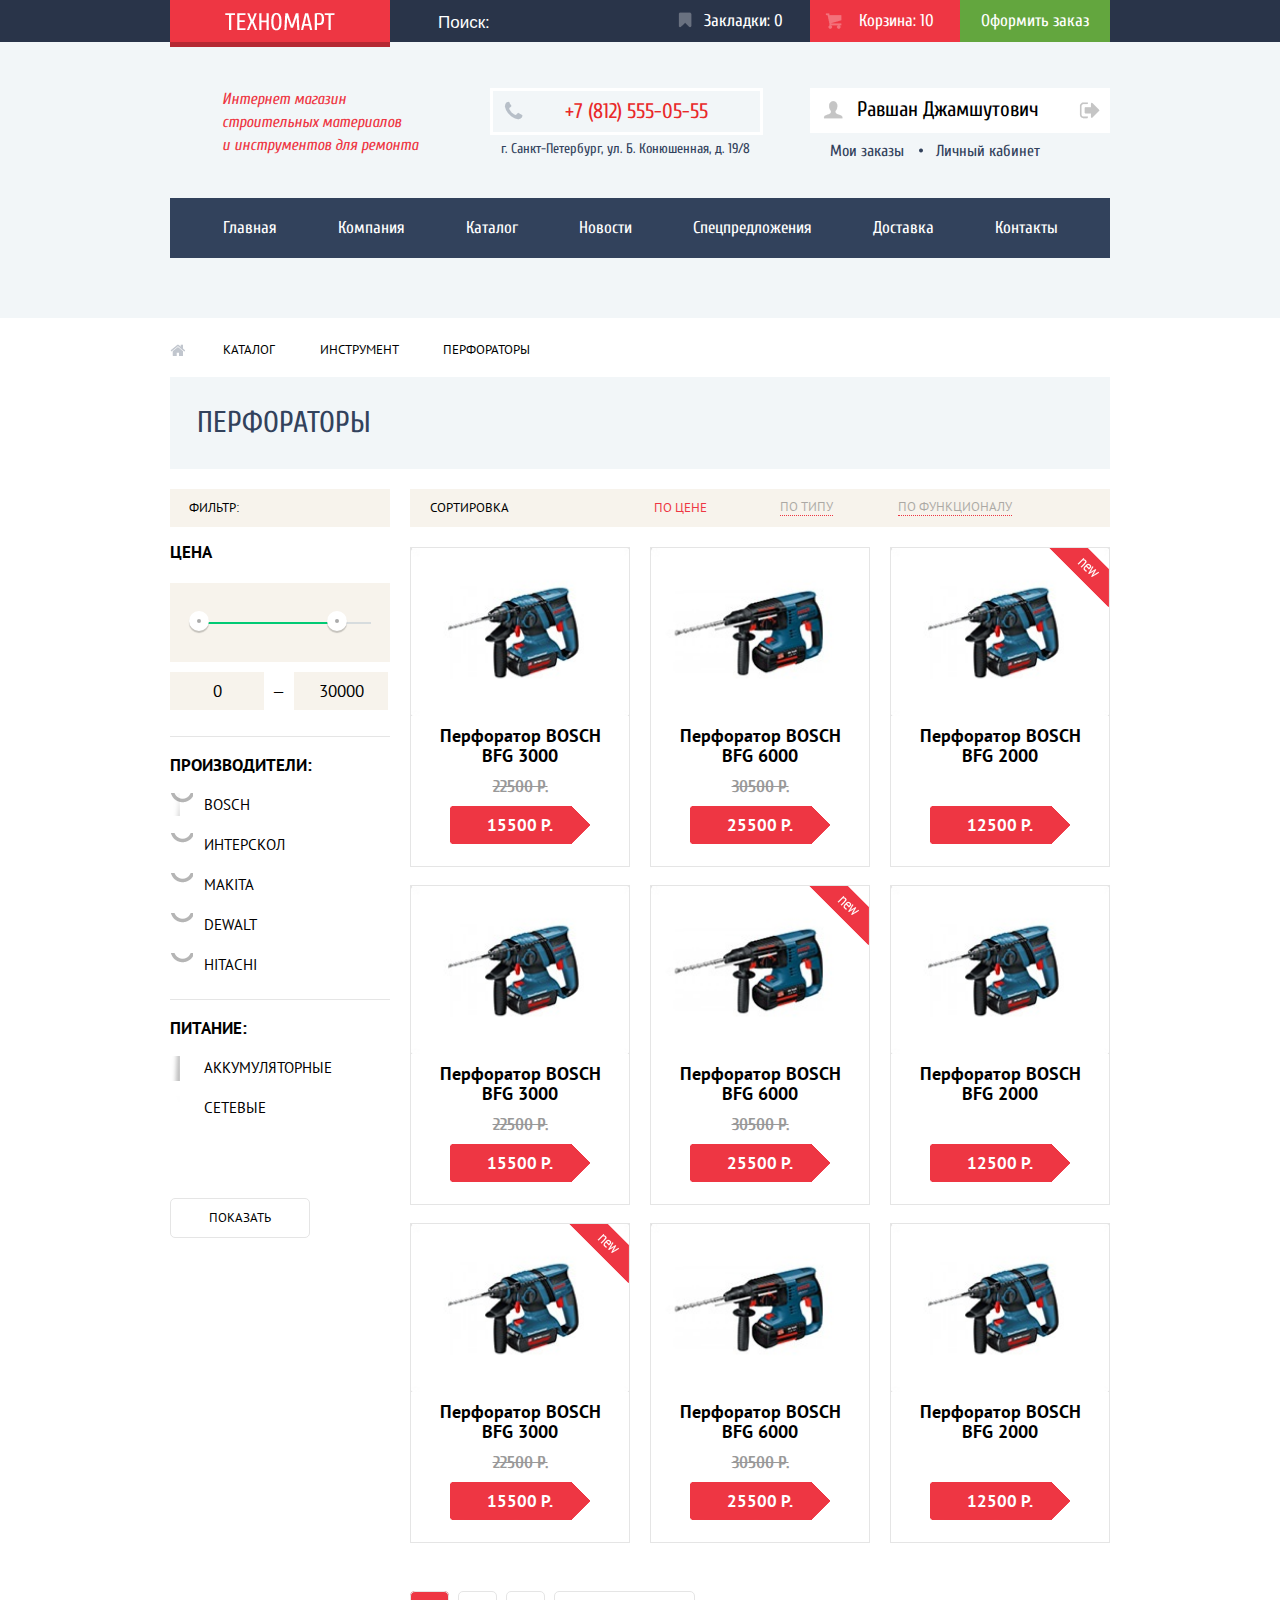
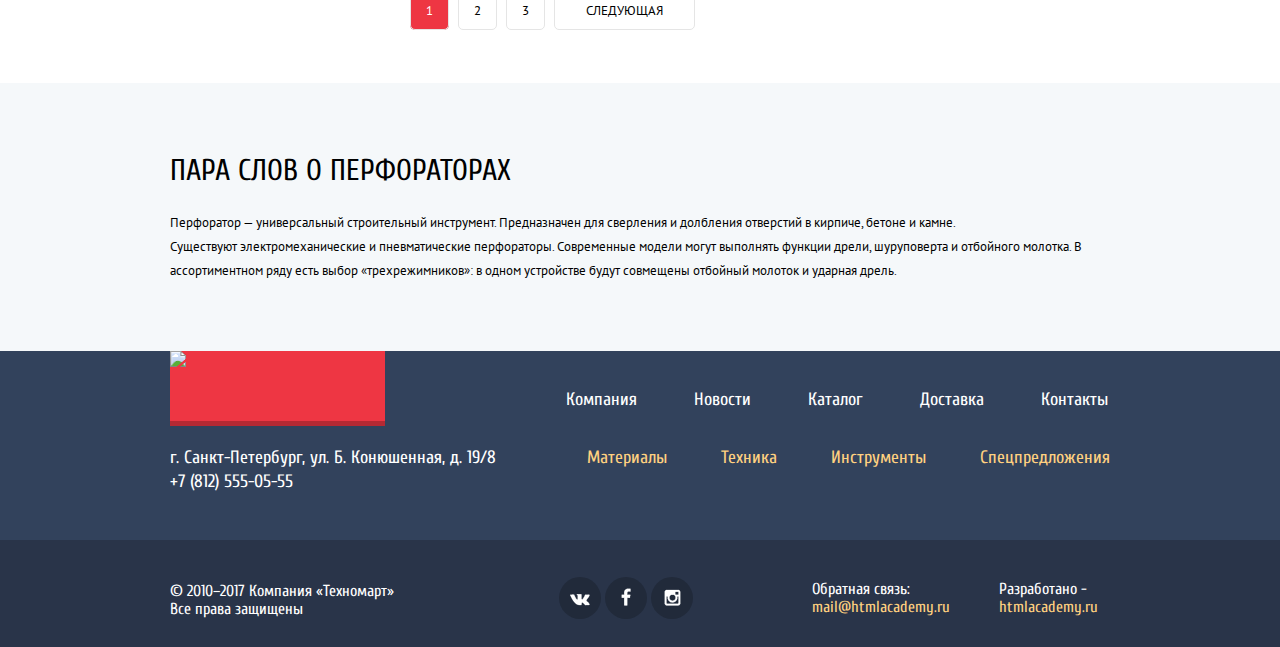
==== commit 3da0f3e8: "Внесены изменения по замечаниям" ====
--- a/catalog.html
+++ b/catalog.html
@@ -18,7 +18,7 @@
             <a href="index.html"><img src="img/header-logo.png" width="220" height="42" alt="Интернет-магазин Техномарт"></a>
           </div>
           <div class="header-search">
-            <form action="/this" method="POST"><input type="text" id="search" placeholder="Поиск:"></form>
+            <form action="https://echo.htmlacademy.ru" method="post"><input type="text" id="search" placeholder="Поиск:"></form>
           </div>
           <a class="header-btn favorites-btn favorites-btn-active" href="#">Закладки: 0</a>
           <a class="header-btn basket-btn-active" href="#">Корзина: 10</a>
@@ -63,7 +63,7 @@
     <div class="container clearfix">
       <!--Хлебные крошки-->
       <ul class="breadcrumbs">
-        <li><a class="breadcrumbs-link" href="index.html"></a></li>
+        <li><a class="breadcrumbs-link main-breadcrumbs-link" href="index.html"></a></li>
         <li><a class="breadcrumbs-link" href="#">Каталог</a></li>
         <li><a class="breadcrumbs-link" href="#">Инструмент</a></li>
         <li class="active-item"><a>Перфораторы</a></li>
@@ -73,7 +73,7 @@
       <div class="catalog-content">
         <!--Левая колонка-->
         <aside class="catalog-filters">
-          <form class="form-filters" action="/this" method="POST">
+          <form class="form-filters" action="https://echo.htmlacademy.ru" method="post">
             <div class="title-filters">Фильтр:</div>
             <p class="title-sale">Цена</p>
             <div class="sale">
@@ -85,7 +85,7 @@
                 <div class="range-toggle range-toggle-max"></div>
               </div>
               <div class="sale-control">
-                <p><input name="min-price" type="text" value="0"></p><span>—</span>
+                <p><input name="min-price" type="text" value="0"></p><p><span>—</span></p>
                 <p><input name="min-price" type="text" value="30000"></p>
               </div>
             </div>
@@ -248,7 +248,7 @@
 
       <!--Блок навигации по каталогу-->
       <ul class="pagination">
-        <li><a class="link-pagination active-pagination">1</a></li>
+        <li><a class="active-pagination">1</a></li>
         <li><a class="link-pagination" href="#">2</a></li>
         <li><a class="link-pagination" href="#">3</a></li>
         <li><a class="next-page" href="#">Следующая</a></li>
@@ -320,7 +320,7 @@
 
     <!--Popup-->
     <div class="popup-basket">
-      <form class="index-popup" action="/this" method="POST">
+      <form class="index-popup" action="https://echo.htmlacademy.ru" method="post">
         <div class="icon-close"></div>
         <div class="form-title">
           <p class="text-popup">Товар добавлен в корзину!</p>
--- a/css/style.css
+++ b/css/style.css
@@ -1,8 +1,3 @@
-* {
-  margin: 0;
-  padding: 0;
-}
-
 body {
   font-size: 13px;
   line-height: 24px;
@@ -13,16 +8,6 @@
 
 a {
   text-decoration: none;
-}
-
-h1 {
-  margin: 0;
-}
-
-input {
-  font-family: Cuprum, Arial, sans-serif;
-  font-size: 17px;
-  line-height: 17px;
 }
 
 .item-name {
@@ -37,6 +22,7 @@
 }
 
 .catalog-title {
+  margin: 0;
   margin-bottom: 20px;
   padding: 31px 0 31px 27px;
   font-size: 30px;
@@ -47,23 +33,30 @@
   background-color: #f2f6f8;
 }
 
+.services .container {
+  background-image: url(../img/services1.png);
+  background-position: top 259px right 12px;
+  background-repeat: no-repeat;
+}
+
 .services {
   background-color: #f2f6f8;
 }
 
 .title-about {
-  margin-bottom: 28px;
+  margin-bottom: 24px;
   font-size: 30px;
-  line-height: 24px;
+  line-height: 30px;
   font-weight: normal;
   text-transform: uppercase;
 }
 
 .title-services {
-  padding-top: 66px;
-  padding-bottom: 27px;
+  margin: 0;
+  padding-top: 63px;
+  padding-bottom: 12px;
   font-size: 30px;
-  line-height: 24px;
+  line-height: 30px;
   text-transform: uppercase;
   font-weight: normal;
 }
@@ -75,9 +68,9 @@
 }
 
 .top-header {
-  margin-bottom: 48px;
+  margin-bottom: 46px;
   font-size: 17px;
-  line-height: 42px;
+  height: 42px;
   text-align: center;
   background-color: #293449;
 }
@@ -99,6 +92,9 @@
   width: 220px;
   height: 42px;
   background-color: #ee3643;
+	-webkit-box-shadow: 0 5px #b52933;
+	-moz-box-shadow: 0 5px #b52933;
+	box-shadow: 0 5px #b52933;
 }
 
 .logo-event:hover {
@@ -112,66 +108,77 @@
 .header-search {
   position: relative;
   float: left;
-  width: 140px;
-  padding-left: 48px;
-}
-
-.header-search::before {
+  width: 270px;
+}
+
+.header-search input::-moz-placeholder {
+  font-family: Cuprum, Arial, sans-serif;
+  color: #fff;
+}
+
+.header-search input::-webkit-input-placeholder {
+  color: #fff;
+}
+
+.header-search input:-ms-input-placeholder {
+  color: #fff;
+}
+
+.header-search input {
+  position: relative;
+  width: 212px;
+  padding: 12.5px 10px 12.5px 48px;
+  font-size: 17px;
+  line-height: 17px;
+  color: #fff;
+  background-color: transparent;
+  background-image: url(../img/icon-search.png);
+  background-position: top 12px left 15px;
+  background-repeat: no-repeat;
+  border: 0;
+}
+
+.header-search input:hover {
+  background-image: url(../img/hover-icon-search.png);
+}
+
+.header-search input:focus {
+    color: #000;
+    background-color: #fff;
+    background-image: url(../img/active-icon-search.png);
+}
+
+.header-btn {
+  display: block;
+  float: left;
+  line-height: 42px;
+  width: 150px;
+  color: #fff;
+}
+
+.favorites-btn {
+  position: relative;
+  width: 133px;
+  padding-left: 17px;
+}
+
+.favorites-btn:hover {
+  background-color: #212a3a;
+}
+
+.favorites-btn:active {
+  background-color: #161d29;
+}
+
+.favorites-btn::before {
   content: "";
   position: absolute;
   top: 12px;
   left: 18px;
-  width: 17px;
-  height: 17px;
-  background: transparent url("../img/sprite1.png") no-repeat;
-  background-position: -10px -997px;
-  opacity: 0.3;
-}
-
-.header-search:hover::before {
-opacity: 1.0;
-}
-
-.header-search input{
-  font-size: 17px;
-  line-height: 17px;
-  color: #fff;
-  background-color: #293449;
-  border: 0;
-}
-
-.header-btn {
-  display: block;
-  float: left;
-  min-height: 42px;
-  width: 150px;
-  color: #fff;
-}
-
-.favorites-btn {
-  position: relative;
-  width: 124px;
-  margin-left: 70px;
-  padding-left: 34px;
-}
-
-.favorites-btn:hover {
-  background-color: #212a3a;
-}
-
-.favorites-btn:active {
-  background-color: #161d29;
-}
-
-.favorites-btn::before {
-  content: "";
-  position: absolute;
-  top: 13px;
-  left: 28px;
   width: 14px;
   height: 16px;
-  background: transparent url("../img/sprite1.png") no-repeat;
-  background-position: -10px -651px;
+  background: transparent url("../img/sprite.png") no-repeat;
+  background-position: -10px -353px;
   opacity: 0.3;
 }
 
@@ -185,19 +192,19 @@
 
 .basket-btn {
   position: relative;
-  width: 123px;
-  padding-left: 27px;
+  width: 133px;
+  padding-left: 17px;
 }
 
 .basket-btn::before {
   content: "";
   position: absolute;
   top: 13px;
-  left: 20px;
+  left: 17px;
   width: 17px;
   height: 16px;
-  background: transparent url("../img/sprite1.png") no-repeat;
-  background-position: -10px -615px;
+  background: transparent url("../img/sprite.png") no-repeat;
+  background-position: -10px -317px;
   opacity: 0.3;
 }
 
@@ -236,8 +243,8 @@
 
 .basket-btn-active {
   position: relative;
-  width: 123px;
-  padding-left: 27px;
+  width: 127px;
+  padding-left: 23px;
   background-color: #ee3643;
 }
 
@@ -253,11 +260,11 @@
   content: "";
   position: absolute;
   top: 13px;
-  left: 20px;
+  left: 15px;
   width: 17px;
   height: 16px;
-  background: transparent url("../img/sprite1.png") no-repeat;
-  background-position: -10px -615px;
+  background: transparent url("../img/sprite.png") no-repeat;
+  background-position: -10px -317px;
   opacity: 0.3;
 }
 
@@ -275,6 +282,7 @@
 
 .site-name {
   float: left;
+  margin: 0;
   width: 200px;
   padding-left: 52px;
   font-size: 16px;
@@ -293,10 +301,10 @@
   position: relative;
   display: block;
   width: 195px;
-  margin-bottom: 5px;
+  margin-bottom: 2px;
   padding:10px 0 10px 72px;
   font-size: 21px;
-  line-height: 17px;
+  line-height: 21px;
   color: #e9292a;
   border: 3px solid #fff;
 }
@@ -304,15 +312,16 @@
 .contacts-phone::before {
   content: "";
   position: absolute;
-  top: 8px;
+  top: 10px;
   left: 11px;
   width: 19px;
   height: 19px;
-  background: transparent url("../img/sprite1.png") no-repeat;
-  background-position: -10px -958px;
+  background: transparent url("../img/sprite.png") no-repeat;
+  background-position: -10px -463px;
 }
 
 .contacts-address {
+  margin: 0;
   font-size: 14px;
   line-height: 24px;
   text-align: center;
@@ -353,16 +362,16 @@
   left: 14px;
   width: 20px;
   height: 17px;
-  background: transparent url("../img/sprite1.png") no-repeat;
-  background-position: -10px -889px;
+  background: transparent url("../img/sprite.png") no-repeat;
+  background-position: -10px -426px;
 }
 
 .enter-link:hover::before {
-  background-position: -10px -540px;
+  background-position: -10px -242px;
 }
 
 .enter-link:active::before {
-  background-position: -10px -889px;
+  background-position: -10px -426px;
   opacity: 0.5;
 }
 
@@ -397,7 +406,7 @@
   width: 193px;
   padding: 11px 0 13px 47px;
   font-size:21px;
-  line-height: 18px;
+  line-height: 21px;
   color: #000;
 }
 
@@ -408,20 +417,20 @@
 .user-name::before {
   content: "";
   position: absolute;
-  top: 10px;
+  top: 13px;
   left: 13px;
   width: 20px;
   height: 18px;
-  background: transparent url("../img/sprite1.png") no-repeat;
-  background-position:  -10px -1034px;
+  background: transparent url("../img/sprite.png") no-repeat;
+  background-position: -10px -502px;
 }
 
 .user-name:hover::before {
-  background-position: -10px -577px;
+  background-position: -10px -279px;
 }
 
 .user-name:active::before {
-  background-position: -10px -1034px;
+  background-position: -10px -502px;
   opacity: 0.5;
 }
 
@@ -435,20 +444,20 @@
 .icon-exit::before {
   content: "";
   position: absolute;
-  top: 12px;
+  top: 14px;
   right: 10px;
   width: 21px;
   height: 17px;
-  background: transparent url("../img/sprite1.png") no-repeat;
-  background-position: -10px -728px;
+  background: transparent url("../img/sprite.png") no-repeat;
+  background-position: -10px -389px;
 }
 
 .icon-exit:hover::before {
-  background-position: -10px -503px;
+  background-position: -10px -205px;
 }
 
 .icon-exit:active::before {
-  background-position: -10px -728px;
+  background-position: -10px -389px;
   opacity: 0.5;
 }
 
@@ -471,9 +480,21 @@
 }
 
 .control-link:nth-child(2) {
+  position: relative;
   width: 110px;
   margin: 0;
   padding-left: 17px;
+}
+
+.control-link:nth-child(2)::before {
+  content: "";
+  position: absolute;
+  top: 6px;
+  left: 0;
+  width: 4px;
+  height: 5px;
+  background: transparent url("../img/sprite.png") no-repeat;
+  background-position: -10px -572px;
 }
 
 .main-navigation {
@@ -483,11 +504,13 @@
 }
 
 .main-navigation ul {
+  padding: 0;
   text-align: center;
 }
 
 .main-navigation li {
   display: inline-block;
+  vertical-align: middle;
   list-style: none;
 }
 
@@ -532,10 +555,11 @@
 }
 
 .promo-title {
+  width: 120px;
   margin-bottom: 12px;
   padding-top: 20px;
   padding-left: 23px;
-  font-size:24px;
+  font-size: 24px;
   font-weight: bold;
   line-height: 30px;
   color: #fff;
@@ -564,17 +588,15 @@
   background-color: rgba(0, 0, 0, 0.3);
 }
 
+
+
 .slider {
   float: left;
+  position: relative;
   width: 620px;
   height: 266px;
   margin-bottom: 53px;
   margin-right: 20px;
-  background-image: url(../img/catalog-slider1.jpg);
-}
-
-.slider ul {
-  font-size: 0;
 }
 
 .banner-discounts {
@@ -588,22 +610,32 @@
   background: #f6b22d url(../img/icon-promo-delivery.png) no-repeat right 30px center;;
 }
 
-.slider-title {
-  padding-top: 27px;
-  padding-bottom: 5px;
+.slide {
+  display: none;
+}
+
+#slide1, #slide2 {
+  width: inherit;
+  height: inherit;
+}
+
+.slide-title {
+  padding-top: 23px;
+  padding-bottom: 2px;
   padding-left: 24px;
   font-size: 36px;
   font-weight: bold;
-  line-height: 30px;
+  line-height: 36px;
   text-transform: uppercase;
   color: #fff;
   background-color: rgba(0, 0, 0, 0.25);
 }
 
-.slider-description {
-  margin-bottom: 65px;
+.slide-description {
+  margin-bottom: 101px;
   padding-left: 24px;
   padding-bottom: 21px;
+  font-family: "PT Sans", Arial, sans-serif;
   font-size: 18px;
   line-height: 24px;
   color: #fff;
@@ -611,10 +643,10 @@
 }
 
 .open-catalog {
-  display: block;
+  float:left;
   width: 196px;
   margin-left: 25px;
-  padding: 9px 0 9px 0;
+  padding: 10px 0 10px 0;
   font-size: 14px;
   text-align: center;
   line-height: 18px;
@@ -624,8 +656,77 @@
   border-radius: 5px;
 }
 
+.slider input[type="radio"] {
+  display:none;
+}
+
+.slider-controls {
+  float:left;
+  margin-left: 75px;
+  padding-top: 14px;
+  width:40px;
+  font-size: 0;
+}
+
+.slider-controls label {
+  display: inline-block;
+  margin-right: 10px;
+  vertical-align: top;
+  background-color: transparent;
+  width: 10px;
+  height: 10px;
+  border-radius: 50%;
+  cursor: pointer;
+  background-color: #fff;
+}
+
+.btn-slider-prew, .btn-slider-next {
+  position: absolute;
+  width: 22px;
+  height: 40px;
+  background-color: transparent;
+  border:none;
+  cursor: pointer;
+}
+
+.btn-slider-prew {
+    top: 115px;
+    left: 25px;
+}
+
+.btn-slider-prew::before {
+
+}
+
+.btn-slider-next {
+    background-image: url(../img/arrow-right.png);
+    top: 115px;
+    right: 25px;
+}
+
+#btn1:checked ~ #slide1,
+#btn2:checked ~ #slide2 {
+  display: block;
+}
+
+#btn1:checked ~ #slide1 {
+  background-image: url(../img/catalog-slider1.jpg);
+}
+
+#btn2:checked ~ #slide2 {
+    background-image: url(../img/catalog-slider2.jpg);
+}
+
+#btn1:checked ~ .slide label[for="btn1"],
+#btn2:checked ~ .slide label[for="btn2"] {
+  width: 6px;
+  height: 6px;
+  background-color: #ee3643;
+  border: 2px solid #fff;
+}
+
 .popular-header {
-  margin-bottom: 20px;
+  margin-bottom: 19px;
   background-color: #f7f3ec;
 }
 
@@ -634,9 +735,10 @@
 }
 
 .popular-item {
+  position: relative;
   box-sizing: border-box;
   width: 220px;
-  height: 320px;
+  min-height: 320px;
   float: left;
   margin-right: 20px;
   text-align: center;
@@ -661,8 +763,27 @@
   display: block;
 }
 
+.label-new::before {
+  content: "";
+  position: absolute;
+  top: 0;
+  right: 0;
+  z-index: 2;
+  width: 60px;
+  height: 59px;
+  background: transparent url("../img/sprite.png") no-repeat;
+  background-position: -10px -814px;
+}
+
 .item-image {
-  margin-bottom: 7px;
+  margin-bottom: 10px;
+  overflow: hidden;
+  width: 218px;
+  height: 168px;
+}
+
+.item-image img {
+  display: block;
 }
 
 .item:hover .item-btns {
@@ -672,6 +793,7 @@
 .index-title {
   float: left;
   width: 436px;
+  margin: 0;
   padding: 30px 0 30px 25px;
   font-size: 30px;
   line-height: 30px;
@@ -705,15 +827,15 @@
 }
 
 .suppliers {
-  margin-bottom: 67px;
+  margin-bottom: 65px;
 }
 
 .supplier {
   float: left;
   display: block;
-  width: 216px;
-  height: 142px;
-  margin-right: 22px;
+  width: 218px;
+  height: 144px;
+  margin-right: 20px;
   border: 1px solid #e5e5e5;
 }
 
@@ -728,10 +850,6 @@
   -webkit-box-shadow: 0 4px 10px rgba(41, 52, 73, 0.5);
   -moz-box-shadow: 0 4px 10px rgba(41, 52, 73, 0.5);
   box-shadow: 0 4px 10px rgba(41, 52, 73, 0.5);
-}
-
-.supplier:active img{
-
 }
 
 .supplier:nth-child(4n) {
@@ -749,9 +867,44 @@
 
 .btn-services {
   float: left;
+  position: relative;
   width: 240px;
   margin-right: 80px;
   padding-bottom: 104px;
+}
+
+.btn-services::before {
+  content: "";
+  position: absolute;
+  top: -40px;
+  right: 0;
+  width: 10px;
+  height: 272px;
+  background: transparent url("../img/sprite.png") no-repeat;
+  background-position: -10px -1249px;
+  opacity: 0.7;
+}
+
+.btn-submit {
+  display: block;
+  width: 196px;
+  margin-top: 25px;
+  padding: 10px 0 10px 0;
+  font-size: 14px;
+  line-height: 18px;
+  text-transform: uppercase;
+  text-align: center;
+  color: #fff;
+  background-color: #ee3643;
+  border-radius: 5px;
+}
+
+.btn-submit:hover {
+  background-color: #ca2c37;
+}
+
+.btn-submit:active {
+  background-color: #ba2732;
 }
 
 .btn-delivery, .btn-guarantee, .btn-credit {
@@ -763,28 +916,43 @@
   line-height: 30px;
   color: #fff;
   background-color: #32425c;
+  -webkit-box-shadow: inset 0 -1px #293449;
+  -moz-box-shadow: inset 0 -1px #293449;
+  box-shadow: inset 0 -1px #293449;
+}
+
+.btn-guarantee:hover, .btn-credit:hover {
+  background-color: #293449;
 }
 
 .btn-services-active {
   color: #32425c;
   background-color: #fff;
-}
-
-.services-delivery {
-  float: left;
+  -webkit-box-shadow: none;
+  -moz-box-shadow: none;
+  box-shadow: none;
+}
+
+.services-delivery1, .services-delivery2, .services-delivery3 {
+  float: left;
+  width: 600px;
   padding-bottom: 102px;
 }
 
+.services-delivery2, .services-delivery3 {
+  display: none;
+}
+
 .title-service {
-  margin-top: 5px;
-  margin-bottom: 30px;
+  margin-bottom: 22px;
   font-size: 36px;
-  line-height: 24px;
+  line-height: 36px;
   text-transform: uppercase;
   color: #32425c;
 }
 
 .gallery-text {
+  width: 320px;
   font-family: "PT Sans", Arial, sans-serif;
   font-size: 13px;
   line-height: 24px;
@@ -792,7 +960,7 @@
 
 .about-company {
   margin-bottom: 87px;
-  padding-top: 83px;
+  padding-top: 57px;
 }
 
 .about-technomart {
@@ -815,7 +983,8 @@
   line-height: 24px;
 }
 
-.transport-companies li{
+.transport-companies li {
+  position: relative;
   margin-bottom: 20px;
   padding-left: 37px;
   list-style: none;
@@ -823,8 +992,19 @@
   line-height: 20px;
 }
 
+.transport-companies li::before {
+  content: "";
+  position: absolute;
+  top: 8px;
+  left: 0;
+  width: 24px;
+  height: 2px;
+  background-color: #ee3643;
+}
+
 .transport-companies {
   margin-bottom: 38px;
+  padding: 0;
 }
 
 .contacts {
@@ -870,42 +1050,79 @@
   border-radius: 5px;
 }
 
-.breadcrumbs ul {
-
-}
-
 .breadcrumbs {
-  margin-bottom: 10px;
-  padding-top: 5px;
+  margin-bottom: 15px;
+  padding: 0;
+  padding-top: 3px;
   font-size: 0;
 }
 
 .breadcrumbs li {
   display: inline-block;
-  margin-left: 18px;
+  position: relative;
+  vertical-align: middle;
+  margin-right: 21.5px;
   padding-left: 23px;
-  list-style: none;
-  background-image: url(../img/shape-breadcrumbs.png);
-  background-position: 0, 2px;
-  background-repeat: no-repeat;
-}
-
-.breadcrumbs li:first-child {
-  margin-left: 0;
-  padding-left: 0;
-  font-size: 0;
-}
-
-.breadcrumbs li:nth-child(2) {
-  margin-left: 0;
-  padding-left: 13px;
-}
-
-.breadcrumbs a, .active-item {
   font-family: "PT Sans", Arial, sans-serif;
   font-size: 13px;
   line-height: 18px;
+  background-color: transparent;
   text-transform: uppercase;
+  list-style: none;
+}
+
+breadcrumbs li::before,
+breadcrumbs li::after {
+  content: "";
+  position: absolute;
+  top: 0;
+  left: 0;
+  width: 8px;
+  height: 2px;
+  background-color: #cdd1d8;
+}
+
+breadcrumbs li::before {
+  transform: rotate(45deg);
+}
+
+breadcrumbs li::after {
+  transform: rotate(-45deg);
+}
+
+.breadcrumbs li:first-child {
+  position: relative;
+  margin-right: 24px;
+  padding: 0;
+  width: 15px;
+  height: 12px;
+  font-size: 0;
+}
+
+.breadcrumbs li:first-child::after {
+  content: "";
+  position: absolute;
+  top: 0;
+  left: 0;
+  width: 15px;
+  height: 12px;
+  background: transparent url("../img/sprite.png") no-repeat;
+  background-position: -10px -1230px;
+}
+
+.main-breadcrumbs-link {
+  position: absolute;
+  width: 12px;
+  height: 15px;
+  z-index: 5;
+}
+
+.breadcrumbs li:nth-child(2) {
+  margin-left: -9px;
+}
+
+.breadcrumbs a, .active-item {
+  display: block;
   color: #000;
 }
 
@@ -922,12 +1139,251 @@
   text-transform: uppercase;
 }
 
+.filter {
+  border: 0;
+  padding: 0 0 6px 0;
+  margin: 0;
+  border-bottom: 1px solid #e5e5e5;
+}
+
+.filter:last-child {
+  border: 0;
+}
+
+.sale {
+  padding-bottom: 26px;
+  border-bottom: 1px solid #e5e5e5;
+}
+
+.range-controls {
+  position: relative;
+  margin-bottom: 10px;
+  padding: 38.5px 0 38.5px 0;
+  background-color: #f7f3ec;
+}
+
+.range-controls .scale {
+  width: 181px;
+  height: 2px;
+  margin: 0 auto;
+  background-color: #d7dcde;
+}
+
+.range-controls .bar {
+  width: 80%;
+  height: 2px;
+  background-color: #00ca74;
+}
+
+.range-toggle {
+  position: absolute;
+  top: 28px;
+  width: 4px;
+  height: 4px;
+  background-color: #ababab;
+  border: 8px solid #fff;
+  border-radius: 50%;
+  box-shadow: 0 2px 1px 0 rgba(0, 1, 1, 0.2);
+  cursor: pointer;
+}
+
+.range-toggle:hover {
+  background-color: #1c4f80;
+}
+
+.range-toggle-min {
+  left: 8.5%;
+}
+
+.range-toggle-max {
+  left: 71.5%;
+}
+
+.sale-control {
+  font-size: 0;
+}
+
+.sale-control p {
+  display: inline-block;
+  vertical-align: middle;
+  cursor: pointer;
+}
+
+.sale-control input {
+  width: 76px;
+  padding: 10px 9px 10px 9px;
+  font-family: "PT Sans", Arial, sans-serif;
+  font-size: 17px;
+  line-height: 18px;
+  text-align: center;
+  border: 0;
+  background-color: #f7f3ec;
+  cursor: pointer;
+}
+
+.sale-control span {
+  display: inline-block;
+  vertical-align: inherit;
+  margin: 0 9px 0 8px;
+  font-size: 16px;
+  line-height: 18px;
+}
+
+.filter legend {
+  padding: 13px 0 13px 0;
+  font-size: 17px;
+  font-weight: bold;
+  line-height: 30px;
+}
+
+.filter-checkbox, .filter-radio {
+  font-size: 15px;
+  line-height: 23px;
+}
+
+.filter-checkbox input[type="checkbox"] {
+  display: none;
+}
+
+.filter-checkbox input[type="checkbox"]+label {
+  display: block;
+  position: relative;
+  margin-bottom: 17px;
+  padding-left: 34px;
+  cursor: pointer;
+}
+
+.filter-checkbox input[type="checkbox"]:checked+label::after {
+  content: "";
+  display: block;
+  position: absolute;
+  top: 0;
+  left: 0;
+  width: 27px;
+  height: 23px;
+  background: transparent url("../img/sprite.png") no-repeat;
+  background-position:  -10px -1232px;
+}
+
+.filter-checkbox input[type="checkbox"]+label::before {
+  content: "";
+  display: block;
+  position: absolute;
+  top: 0;
+  left: 0;
+  width: 23px;
+  height: 23px;
+  background: transparent url("../img/sprite.png") no-repeat;
+  background-position: -10px -597px;
+}
+
+.filter-checkbox input[type="checkbox"] {
+  display: none;
+}
+
+.filter-checkbox input[type="checkbox"]+label {
+  display: block;
+  position: relative;
+  margin-bottom: 17px;
+  padding-left: 34px;
+  cursor: pointer;
+}
+
+.filter-checkbox input[type="checkbox"]:checked+label::after {
+  content: "";
+  display: block;
+  position: absolute;
+  top: 0;
+  left: 0;
+  width: 27px;
+  height: 23px;
+  background: transparent url("../img/sprite.png") no-repeat;
+  background-position: -10px -951px;
+}
+
+.filter-checkbox input[type="checkbox"]+label::before {
+  content: "";
+  display: block;
+  position: absolute;
+  top: 0;
+  left: 0;
+  width: 23px;
+  height: 23px;
+  background: transparent url("../img/sprite.png") no-repeat;
+  background-position:  -10px -908px;
+}
+
+.filter-radio input[type="radio"] {
+  display: none;
+}
+
+.filter-radio input[type="radio"]+label {
+  display: block;
+  position: relative;
+  margin-bottom: 17px;
+  padding-left: 34px;
+  cursor: pointer;
+}
+
+.filter-radio input[type="radio"]:checked+label::after {
+  content: "";
+  display: block;
+  position: absolute;
+  top: 0;
+  left: 0;
+  width: 25px;
+  height: 25px;
+  background: transparent url("../img/sprite.png") no-repeat;
+  background-position: -10px -994px;
+}
+
+.filter-radio input[type="radio"]+label::before {
+  content: "";
+  display: block;
+  position: absolute;
+  top: 0;
+  left: 0;
+  width: 25px;
+  height: 25px;
+  background: transparent url("../img/sprite.png") no-repeat;
+  background-position: -10px -1204px;
+}
+
+.btn-filter {
+  width: 140px;
+  margin-top: 62px;
+  padding: 10px 0 10px 0;
+  font-family: "PT Sans", Arial, sans-serif;
+  font-size: 13px;
+  line-height: 18px;
+  text-transform: uppercase;
+  background-color: #fff;
+  border: solid 1px #e5e5e5;
+  cursor: pointer;
+  border-radius: 5px;
+}
+
+.btn-filter:hover {
+  border: 1px solid #bdc6ca;
+}
+
+.btn-filter:active {
+  border: 1px solid #ee3643;
+}
+
+.title-sale {
+  margin-top: 10px;
+  margin-bottom: 16px;
+  font-size: 17px;
+  font-weight: bold;
+  line-height: 30px;
+}
+
 .sorting-product {
   float: right;
   width: 680px;
-  margin-left: 20px;
   margin-bottom: 20px;
-  padding: 11px 0 11px 20px;
+  padding: 10px 0 10px 20px;
   font-family: "PT Sans", Arial, sans-serif;
   font-size: 0;
   background-color: #f7f3ec;
@@ -935,21 +1391,83 @@
 
 .title-filters {
   background-color: #f7f3ec;
-  padding: 11px 0 11px 19px;
+  padding: 10px 0 10px 19px;
 }
 
 .sorting {
   display: inline-block;
+  vertical-align: middle;
+}
+
+.sorting-product ul {
+  padding: 0;
 }
 
 .sorting-product li {
   float: left;
-  padding: 0 20px 0 20px;
   font-size: 13px;
   line-height: 18px;
   list-style: none;
   text-transform: uppercase;
 }
+
+.sorting-product li:nth-child(2) {
+  margin-left: 145px;
+  margin-right: 73px;
+}
+
+li:nth-child(2) .active-sorting {
+  color: #ee3643;
+}
+
+.sorting-product li:nth-child(3) {
+  border-bottom: 1px dotted #ee3643;
+  line-height: 16px;
+}
+
+.sorting-product li:nth-child(4) {
+  border-bottom: 1px dotted #ee3643;
+  line-height: 16px;
+}
+
+li:nth-child(3) .link-sorting, li:nth-child(4) .link-sorting{
+  color: #000;
+  opacity: 0.3;
+}
+
+li:nth-child(3) .link-sorting:hover, li:nth-child(4) .link-sorting:hover{
+  opacity: 1.0;
+}
+
+.sorting-product li:nth-child(4) {
+  margin-left: 65px;
+  margin-right: 45px;
+}
+
+.arrow {
+  display: block;
+  float: left;
+  width: 11px;
+  height: 10px;
+}
+
+.arrow-up {
+  margin-top: 3px;
+  margin-left: 6px;
+  background-image: url(../img/arrow-top-active.png);
+}
+
+.arrow-down {
+  margin-top: 3px;
+  margin-left: 22px;
+  background-image: url(../img/arrow-bot.png);
+  opacity: 0.3;
+}
+
+.arrow-down:hover {
+  opacity: 1.0;
+}
+
 
 .items {
   float: right;
@@ -964,7 +1482,7 @@
   box-sizing: border-box;
   margin: 0 20px 18px 0;
   width: 220px;
-  height: 320px;
+  min-height: 320px;
   text-align: center;
   border: 1px solid #e5e5e5;
 }
@@ -975,15 +1493,11 @@
   box-shadow: 0 10px 25px rgba(41, 52, 73, 0.5);
 }
 
-.item .item-name {
-  margin-top: -12px;
-}
-
 .item:nth-child(3n) {
   margin: 0 0 18px 0;
 }
 
-.item:nth-child(3n) .sale-price{
+.item:nth-child(3n) .sale-price {
   margin-top: 28px;
 }
 
@@ -1007,6 +1521,14 @@
   background-color: #63a63e;
   border-bottom: 3px solid #367315;
   border-radius: 5px;
+}
+
+.btn-buy:hover {
+  background-color: #5fbb2d;
+}
+
+.btn-buy:active {
+  background-color: #518534;
 }
 
 .btn-favorite {
@@ -1019,6 +1541,14 @@
   border-radius: 5px;
 }
 
+.btn-favorite:hover {
+  border: 3px solid #32425c;
+}
+
+.btn-favorite:active {
+  opacity: 0.3;
+}
+
 .price-item {
   display: block;
   margin-bottom: 10px;
@@ -1047,10 +1577,11 @@
 }
 
 .pagination {
+  padding: 0;
   margin-left: 240px;
 }
 
-.pagination li{
+.pagination li {
   display: block;
   float: left;
   width: 38px;
@@ -1059,24 +1590,34 @@
   list-style: none;
 }
 
-.pagination li:first-child a{
+.active-pagination {
+  padding: 10px 15px 10px 15px;
   border: 0;
   color: #fff;
   background-color: #ee3643;
 }
 
-.pagination li:last-child a {
+.next-page{
   padding: 10px 30px 10px 33px;
   text-transform: uppercase;
 }
 
+.link-pagination {
+  padding: 10px 15px 10px 15px;
+  color: #000;
+}
+
 .pagination a {
-  padding: 10px 15px 10px 15px;
   font-family: "PT Sans", Arial, sans-serif;
   font-size: 13px;
   line-height: 18px;
   border: 1px solid #e5e5e5;
   border-radius: 5px;
+}
+
+.next-page {
+  padding-left: 31px;
+  padding-right: 31px;
   color: #000;
 }
 
@@ -1089,13 +1630,14 @@
 }
 
 .product-description {
-  padding-top: 68px;
+  padding-top: 73px;
   padding-bottom: 68px;
   background-color: #f5f8fa;
 }
 
 .product-title {
-  padding-bottom: 28px;
+  padding-bottom: 25px;
+  margin: 0;
   font-size: 30px;
   line-height: 30px;
   font-weight: normal;
@@ -1103,6 +1645,7 @@
 }
 
 .product-description p {
+  margin: 0;
   font-family: "PT Sans", Arial, sans-serif;
 }
 
@@ -1120,7 +1663,9 @@
   width: 215px;
   height: 70px;
   background-color: #ee3643;
-  /*border-bottom: 5px solid rgba(0, 0, 0, 0.24);*/
+  -webkit-box-shadow: 0 5px #b52933;
+  -moz-box-shadow: 0 5px #b52933;
+  box-shadow: 0 5px #b52933;
 }
 
 .footer-menu {
@@ -1132,7 +1677,12 @@
 
 .footer-menu li {
   display: inline-block;
-  padding-left: 58px;
+  vertical-align: middle;
+  padding-left: 57px;
+}
+
+.footer-menu li:first-child {
+  padding-left: 20px;
 }
 
 .footer-menu a {
@@ -1152,9 +1702,11 @@
 
 .footer-address {
   float: left;
+  margin: 0;
   margin-bottom: 46px;
   width: 350px;
   font-size: 18px;
+  line-height: 24px;
   color: #fff;
 }
 
@@ -1169,7 +1721,12 @@
 
 .catalog-menu li {
   display: inline-block;
-  padding-left: 53px;
+  vertical-align: middle;
+  padding-left: 54px;
+}
+
+.catalog-menu li:first-child {
+  padding-left: 10px;
 }
 
 .catalog-menu a {
@@ -1188,6 +1745,7 @@
 
 .footer-bottom {
   color: #fff;
+  background-color: #293449;
 }
 
 .footer-bottom a{
@@ -1206,6 +1764,7 @@
 .footer-copyright {
   float: left;
   width: 230px;
+  margin: 0;
   padding: 42px 0 29px 0;
   font-size: 16px;
   line-height: 18px;
@@ -1215,60 +1774,65 @@
   position: relative;
   float: left;
   width: 150px;
-  margin-left: 147px;
-  margin-top: 30px;
+  margin-left: 159px;
+  margin-top: 37px;
   font-size: 0;
 }
 
-.social-btn-vk::before {
-  content: "";
-  position: absolute;
-  top: 10px;
-  left: 13px;
-  width: 41px;
-  height: 42px;
-  background: transparent url("../img/sprite1.png") no-repeat;
-  background-position:  -10px -1072px;
-}
-
-.social-btn-vk:hover::before {
-  background-position: -10px -171px;
-}
-
-.social-btn-fb::before {
-  content: "";
-  position: absolute;
-  top: 10px;
-  left: 59px;
+.social-btn {
+  display: inline-block;
   width: 42px;
   height: 42px;
-  background: transparent url("../img/sprite1.png") no-repeat;
-  background-position:  -10px -765px;
-}
-
-.social-btn-fb:hover::before {
+  margin-right: 4px;
+  background-color: #212a3a;
+  border-radius: 50%;
+}
+
+.social-btn:hover {
+  background-color: #ee3643;
+}
+
+.social-btn:last-child {
+  margin: 0;
+}
+
+.social-btn-vk::before {
+  content: "";
+  position: absolute;
+  top: 17px;
+  left: 11px;
+  width: 20px;
+  height: 12px;
+  background: transparent url("../img/sprite.png") no-repeat;
+  background-position:  -10px -540px;
+}
+
+.social-btn-fb::before {
+  content: "";
+  position: absolute;
+  top: 11px;
+  left: 62px;
+  width: 10px;
+  height: 18px;
+  background: transparent url("../img/sprite.png") no-repeat;
   background-position: -10px -10px;
 }
 
 .social-btn-inst::before {
   content: "";
   position: absolute;
-  top: 10px;
+  top: 12px;
   left: 105px;
-  width: 42px;
-  height: 42px;
-  background: transparent url("../img/sprite1.png") no-repeat;
-  background-position:  -10px -827px;
-}
-
-.social-btn-inst:hover::before {
-  background-position: -10px -72px;
+  width: 17px;
+  height: 17px;
+  background: transparent url("../img/sprite.png") no-repeat;
+  background-position: -10px -48px;
 }
 
 .communication {
   float: left;
   width: 140px;
-  margin-left: 113px;
+  margin-left: 103px;
   padding-top: 40px;
   font-size: 16px;
   line-height: 18px;
@@ -1276,8 +1840,222 @@
 
 .developer {
   float: left;
-  margin-left: 50px;
+  margin-left: 47px;
   padding-top: 40px;
   font-size: 16px;
   line-height: 18px;
 }
+
+.popup-send {
+  display: none;
+  position: fixed;
+  top: 15%; left:0; right: 0;
+  margin: auto;
+  width: 620px;
+  height: 425px;
+  margin: 0 auto;
+  font-family: Cuprum, Arial, sans-serif;
+  overflow: hidden;
+  background-color: #fff;
+  border-top: 7px solid #ee3643;
+  -webkit-box-shadow: 0 20px 40px rgba(41,52,73,.75);
+	-moz-box-shadow: 0 20px 40px rgba(41,52,73,.75);
+	box-shadow: 0 20px 40px rgba(41,52,73,.75);
+}
+
+.popup-send-show {
+  display: block;
+}
+
+.popup-close {
+  position: absolute;
+  z-index: 4;
+  top: 9px;
+  right: 9px;
+  width: 21px;
+  height: 21px;
+  font-size: 0;
+  background-color: transparent;
+  border: 0;
+  cursor: pointer;
+}
+
+.popup-close::before,
+.popup-close::after {
+  content: "";
+  position: absolute;
+  top: 8px;
+  left: 2px;
+  width: 19px;
+  height: 3px;
+  background-color: #ee3643;
+  border-radius: 1px;
+}
+
+.popup-close::before {
+  transform: rotate(45deg);
+}
+
+.popup-close::after {
+  transform: rotate(-45deg);
+}
+
+.user-contacts {
+  position: relative;
+  padding: 48px 80px 0 80px;
+}
+
+.contact-name {
+  margin-right: 20px;
+}
+
+.contact-name, .contact-email {
+  float: left;
+  margin-bottom: 22px;
+  width: 220px;
+}
+
+.contact-name label[for="name"], .contact-email label[for="email"], .textarea label[for="textarea"] {
+  display: block;
+  margin-bottom: 13px;
+  font-size: 18px;
+  line-height: 18px;
+}
+
+.contact-name input[id="name"], .contact-email input[id="email"] {
+  width: 203px;
+  padding: 9px 0 9px 13px;
+  font-family: "PT Sans", Arial, sans-serif;
+  font-size: 13px;
+  line-height: 18px;
+  border: 2px solid #d7dcde;
+  border-radius: 3px;
+}
+
+.textarea textarea {
+  width: 100%;
+  height: 110px;
+  margin-bottom: 35px;
+  padding-top: 10px;
+  padding-left: 13px;
+  border: 2px solid #d7dcde;
+  border-radius: 3px;
+}
+
+.send-contacts {
+  background-color: #f1f1f1;
+}
+
+.send-form {
+  width: 460px;
+  margin: 35px 80px 35px 80px;
+  padding: 10px 0 10px 0;
+  font-family: Cuprum, Arial, sans-serif;
+  font-size: 14px;
+  line-height: 18px;
+  text-transform: uppercase;
+  color: #fff;
+  background-color: #ee3643;
+  border: 0;
+  border-radius: 5px;
+}
+
+.send-form:hover {
+  background-color: #ca2c37;
+}
+
+.send-form:active {
+  background-color: #ba2732;
+}
+
+.popup-basket {
+  display: none;
+  position: fixed;
+  z-index: 3;
+  top: 25%; left:0; right: 0;
+  margin: auto;
+  width: 620px;
+  height: 276px;
+  margin: 0 auto;
+  font-family: Cuprum, Arial, sans-serif;
+  overflow: hidden;
+  background-color: #fff;
+  border-top: 7px solid #ee3643;
+  -webkit-box-shadow: 0 20px 40px rgba(41,52,73,.75);
+	-moz-box-shadow: 0 20px 40px rgba(41,52,73,.75);
+	box-shadow: 0 20px 40px rgba(41,52,73,.75);
+}
+
+.popup-basket-show {
+  display: block;
+}
+
+.form-title {
+  position: relative;
+  padding: 68px 80px 68px 80px;
+}
+
+.form-title::before {
+  content: "";
+  position: absolute;
+  top: 56px;
+  left: 80px;
+  width: 66px;
+  height: 66px;
+  background: transparent url("../img/sprite.png") no-repeat;
+  background-position: -10px -728px;
+}
+
+.text-popup {
+  margin: 0 auto;
+  padding-left: 99px;
+  font-size: 30px;
+  font-weight: normal;
+  line-height: 30px;
+}
+
+.popup-bottom {
+  width: 100%;
+  min-height: 112px;
+  font-size: 0;
+  background: #f1f1f1;
+}
+
+.get-item {
+  vertical-align: middle;
+  margin-left: 80px;
+  margin-right: 20px;
+  color: #fff;
+  background-color: #ee3643;
+}
+
+.get-item:hover {
+  background-color: #ca2c37;
+}
+
+.get-item:active {
+  background-color: #ba2732;
+}
+
+.cancel-popup {
+  vertical-align: middle;
+  color: #000;
+  background-color: #fff;
+}
+
+.cancel-popup:hover {
+  background-color: #f1f1f1;
+}
+
+.get-item, .cancel-popup {
+  display: inline-block;
+  width: 220px;
+  margin-top: 37px;
+  margin-bottom: 37px;
+  padding: 12px 0 12px 0;
+  font-size: 14px;
+  line-height: 18px;
+  text-align: center;
+  text-transform: uppercase;
+  border-radius: 5px;
+}
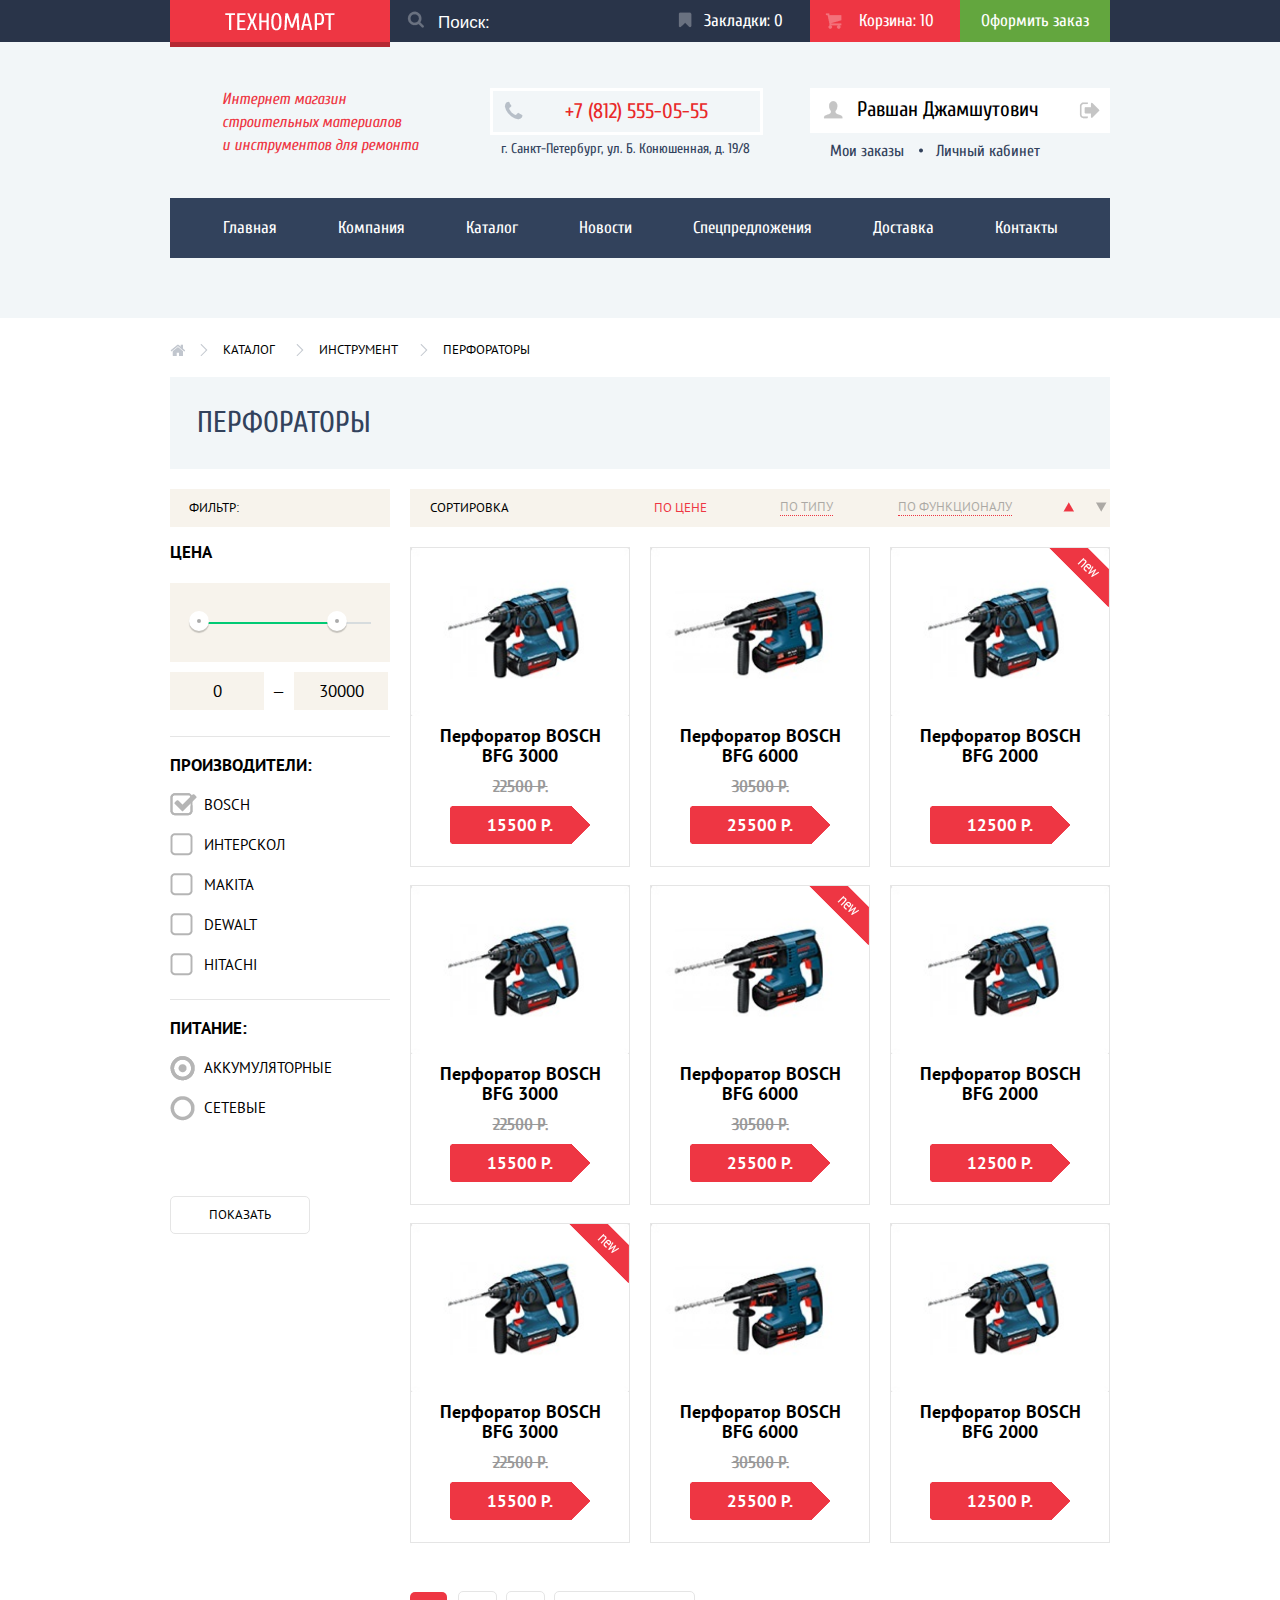
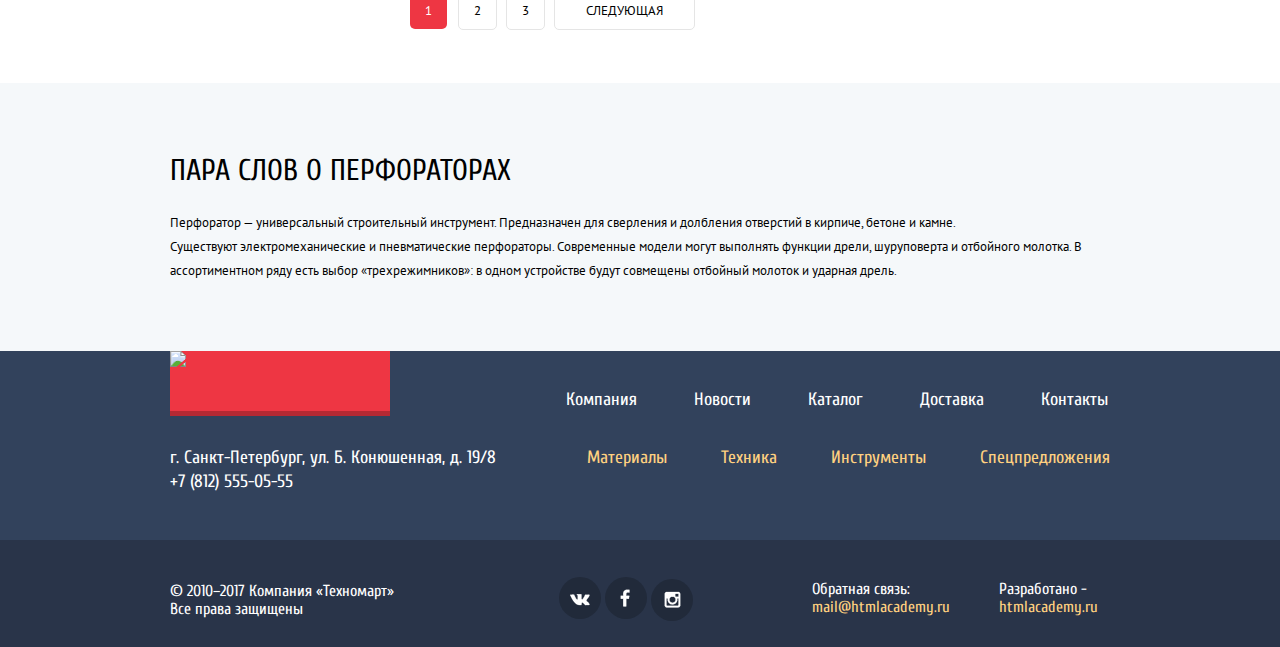
==== commit af3c3339: "Добавлена карта, сделана анимация попапов, изменен спрайт" ====
--- a/catalog.html
+++ b/catalog.html
@@ -248,7 +248,7 @@
 
       <!--Блок навигации по каталогу-->
       <ul class="pagination">
-        <li><a class="active-pagination">1</a></li>
+        <li><a class="link-pagination active-pagination">1</a></li>
         <li><a class="link-pagination" href="#">2</a></li>
         <li><a class="link-pagination" href="#">3</a></li>
         <li><a class="next-page" href="#">Следующая</a></li>
--- a/css/style.css
+++ b/css/style.css
@@ -12,7 +12,8 @@
 
 .item-name {
   display: inline-block;
-  width:165px;
+  vertical-align: top;
+  width: 165px;
   margin: 0 0 12px 0;
   font-size: 18px;
   line-height: 20px;
@@ -131,21 +132,19 @@
   font-size: 17px;
   line-height: 17px;
   color: #fff;
-  background-color: transparent;
-  background-image: url(../img/icon-search.png);
-  background-position: top 12px left 15px;
-  background-repeat: no-repeat;
+  background: transparent url("../img/sprite.png") no-repeat;
+  background-position: 7px -1417px;
   border: 0;
 }
 
 .header-search input:hover {
-  background-image: url(../img/hover-icon-search.png);
+  background-position: 7px -1380px;
 }
 
 .header-search input:focus {
     color: #000;
     background-color: #fff;
-    background-image: url(../img/active-icon-search.png);
+    background-position: 7px -1283px;
 }
 
 .header-btn {
@@ -541,17 +540,53 @@
 }
 
 .banner-materials {
-  background: #f6b22d url(../img/icon-promo-materials.png) no-repeat right 41px center;
+  position: relative;
+  background-color: #f6b22d;
+}
+
+.banner-materials::after {
+  content: "";
+  position: absolute;
+  top: 30px;
+  right: 43px;
+  width: 44px;
+  height: 65px;
+  background: transparent url("../img/sprite.png") no-repeat;
+  background-position: -10px -1803px;
 }
 
 .banner-instruments {
+  position: relative;
   margin-left: 0;
-  background: #4aafde url(../img/icon-promo-instruments.png) no-repeat right 28px center;
+  background-color: #4aafde;
+}
+
+.banner-instruments::before {
+  content: "";
+  position: absolute;
+  top: 33px;
+  right: 29px;
+  width: 75px;
+  height: 61px;
+  background: transparent url("../img/sprite.png") no-repeat;
+  background-position: -10px -1722px;
 }
 
 .banner-construction {
+  position: relative;
   margin-right: 0;
-  background: #cc79d1 url(../img/icon-promo-construction.png) no-repeat right 30px center;
+  background-color: #cc79d1;
+}
+
+.banner-construction::before {
+  content: "";
+  position: absolute;
+  top: 31px;
+  right: 30px;
+  width: 78px;
+  height: 62px;
+  background: transparent url("../img/sprite.png") no-repeat;
+  background-position: -10px -1465px;
 }
 
 .promo-title {
@@ -588,8 +623,6 @@
   background-color: rgba(0, 0, 0, 0.3);
 }
 
-
-
 .slider {
   float: left;
   position: relative;
@@ -600,14 +633,38 @@
 }
 
 .banner-discounts {
+  position: relative;
   margin-right: 0;
   margin-bottom: 22px;
-  background: #85d179 url(../img/icon-promo-discaunts.png) no-repeat right 44px center;;
+  background-color: #85d179;
+}
+
+.banner-discounts::before {
+  content: "";
+  position: absolute;
+  top: 26px;
+  right: 45px;
+  width: 59px;
+  height: 72px;
+  background: transparent url("../img/sprite.png") no-repeat;
+  background-position: -10px -1630px;
 }
 
 .banner-delivery {
+  position: relative;
   margin-right: 0;
-  background: #f6b22d url(../img/icon-promo-delivery.png) no-repeat right 30px center;;
+  background-color: #f6b22d;
+}
+
+.banner-delivery::before {
+  content: "";
+  position: absolute;
+  top: 32px;
+  right: 30px;
+  width: 78px;
+  height: 63px;
+  background: transparent url("../img/sprite.png") no-repeat;
+  background-position: -10px -1547px;
 }
 
 .slide {
@@ -690,18 +747,21 @@
 }
 
 .btn-slider-prew {
-    top: 115px;
-    left: 25px;
-}
-
-.btn-slider-prew::before {
-
+  top: 115px;
+  left: 25px;
+  width: 22px;
+  height: 40px;
+  background: transparent url("../img/sprite.png") no-repeat;
+  background-position: -10px -85px;
 }
 
 .btn-slider-next {
-    background-image: url(../img/arrow-right.png);
-    top: 115px;
-    right: 25px;
+  top: 115px;
+  right: 25px;
+  width: 22px;
+  height: 40px;
+  background: transparent url("../img/sprite.png") no-repeat;
+  background-position: -10px -145px;
 }
 
 #btn1:checked ~ #slide1,
@@ -881,8 +941,8 @@
   width: 10px;
   height: 272px;
   background: transparent url("../img/sprite.png") no-repeat;
-  background-position: -10px -1249px;
-  opacity: 0.7;
+  background-position: -10px -938px;
+  opacity: 0.5;
 }
 
 .btn-submit {
@@ -1033,7 +1093,7 @@
   border-radius: 5px;
 }
 
-.contacts img {
+.contacts-img {
   margin-bottom: 30px;
 }
 
@@ -1059,7 +1119,6 @@
 
 .breadcrumbs li {
   display: inline-block;
-  position: relative;
   vertical-align: middle;
   margin-right: 21.5px;
   padding-left: 23px;
@@ -1071,54 +1130,26 @@
   list-style: none;
 }
 
-breadcrumbs li::before,
-breadcrumbs li::after {
-  content: "";
-  position: absolute;
-  top: 0;
-  left: 0;
-  width: 8px;
-  height: 2px;
-  background-color: #cdd1d8;
-}
-
-breadcrumbs li::before {
-  transform: rotate(45deg);
-}
-
-breadcrumbs li::after {
-  transform: rotate(-45deg);
-}
-
 .breadcrumbs li:first-child {
-  position: relative;
-  margin-right: 24px;
-  padding: 0;
-  width: 15px;
-  height: 12px;
-  font-size: 0;
-}
-
-.breadcrumbs li:first-child::after {
-  content: "";
-  position: absolute;
-  top: 0;
-  left: 0;
-  width: 15px;
-  height: 12px;
-  background: transparent url("../img/sprite.png") no-repeat;
-  background-position: -10px -1230px;
+padding: 0;
+  background: none;
+}
+
+.breadcrumbs li {
+  background: transparent url("../img/sprite.png") no-repeat;
+  background-position: -10px -1259px;
 }
 
 .main-breadcrumbs-link {
-  position: absolute;
-  width: 12px;
-  height: 15px;
-  z-index: 5;
+display: block;
+width: 15px;
+height: 12px;
+background: transparent url("../img/sprite.png") no-repeat;
+background-position: -10px -1230px;
 }
 
 .breadcrumbs li:nth-child(2) {
-  margin-left: -9px;
+  margin-left: -7px;
 }
 
 .breadcrumbs a, .active-item {
@@ -1262,7 +1293,7 @@
   width: 27px;
   height: 23px;
   background: transparent url("../img/sprite.png") no-repeat;
-  background-position:  -10px -1232px;
+  background-position: -10px -640px;
 }
 
 .filter-checkbox input[type="checkbox"]+label::before {
@@ -1281,38 +1312,6 @@
   display: none;
 }
 
-.filter-checkbox input[type="checkbox"]+label {
-  display: block;
-  position: relative;
-  margin-bottom: 17px;
-  padding-left: 34px;
-  cursor: pointer;
-}
-
-.filter-checkbox input[type="checkbox"]:checked+label::after {
-  content: "";
-  display: block;
-  position: absolute;
-  top: 0;
-  left: 0;
-  width: 27px;
-  height: 23px;
-  background: transparent url("../img/sprite.png") no-repeat;
-  background-position: -10px -951px;
-}
-
-.filter-checkbox input[type="checkbox"]+label::before {
-  content: "";
-  display: block;
-  position: absolute;
-  top: 0;
-  left: 0;
-  width: 23px;
-  height: 23px;
-  background: transparent url("../img/sprite.png") no-repeat;
-  background-position:  -10px -908px;
-}
-
 .filter-radio input[type="radio"] {
   display: none;
 }
@@ -1334,7 +1333,7 @@
   width: 25px;
   height: 25px;
   background: transparent url("../img/sprite.png") no-repeat;
-  background-position: -10px -994px;
+  background-position: -10px -683px;
 }
 
 .filter-radio input[type="radio"]+label::before {
@@ -1346,13 +1345,13 @@
   width: 25px;
   height: 25px;
   background: transparent url("../img/sprite.png") no-repeat;
-  background-position: -10px -1204px;
+  background-position: -10px -893px;
 }
 
 .btn-filter {
   width: 140px;
-  margin-top: 62px;
-  padding: 10px 0 10px 0;
+  margin-top: 60px;
+  padding: 9px 0 9px 0;
   font-family: "PT Sans", Arial, sans-serif;
   font-size: 13px;
   line-height: 18px;
@@ -1454,20 +1453,21 @@
 .arrow-up {
   margin-top: 3px;
   margin-left: 6px;
-  background-image: url(../img/arrow-top-active.png);
+  background: transparent url("../img/sprite.png") no-repeat;
+  background-position: -10px -1361px;
 }
 
 .arrow-down {
   margin-top: 3px;
   margin-left: 22px;
-  background-image: url(../img/arrow-bot.png);
+  background: transparent url("../img/sprite.png") no-repeat;
+  background-position: -10px -1331px;
   opacity: 0.3;
 }
 
 .arrow-down:hover {
   opacity: 1.0;
 }
-
 
 .items {
   float: right;
@@ -1563,13 +1563,15 @@
   display: block;
   width: 141px;
   margin: 0 auto;
+  margin-bottom: 21px;
   padding: 10px 0 10px 0;
   font-family: "PT Sans", Arial, sans-serif;
   font-size: 17px;
   font-weight: bold;
   line-height: 18px;
   color: #fff;
-  background-image: url(../img/sale-price.png);
+  background: transparent url("../img/sprite.png") no-repeat;
+  background-position: -10px -1888px;
 }
 
 .catalog-result {
@@ -1590,7 +1592,7 @@
   list-style: none;
 }
 
-.active-pagination {
+.pagination .active-pagination {
   padding: 10px 15px 10px 15px;
   border: 0;
   color: #fff;
@@ -1659,9 +1661,9 @@
 
 .footer-logo {
   float: left;
-  margin-bottom: 10px;
-  width: 215px;
-  height: 70px;
+  margin-bottom: 20px;
+  width: 220px;
+  height: 60px;
   background-color: #ee3643;
   -webkit-box-shadow: 0 5px #b52933;
   -moz-box-shadow: 0 5px #b52933;
@@ -1781,9 +1783,12 @@
 
 .social-btn {
   display: inline-block;
+  position: relative;
+  vertical-align: middle;
   width: 42px;
   height: 42px;
   margin-right: 4px;
+  margin-bottom: 4px;
   background-color: #212a3a;
   border-radius: 50%;
 }
@@ -1810,8 +1815,8 @@
 .social-btn-fb::before {
   content: "";
   position: absolute;
-  top: 11px;
-  left: 62px;
+  top: 12px;
+  left: 15px;
   width: 10px;
   height: 18px;
   background: transparent url("../img/sprite.png") no-repeat;
@@ -1822,7 +1827,7 @@
   content: "";
   position: absolute;
   top: 12px;
-  left: 105px;
+  left: 13px;
   width: 17px;
   height: 17px;
   background: transparent url("../img/sprite.png") no-repeat;
@@ -1865,6 +1870,7 @@
 
 .popup-send-show {
   display: block;
+  animation: 0.6s;
 }
 
 .popup-close {
@@ -1988,6 +1994,7 @@
 
 .popup-basket-show {
   display: block;
+  animation: 0.6s;
 }
 
 .form-title {
@@ -2049,6 +2056,7 @@
 
 .get-item, .cancel-popup {
   display: inline-block;
+  vertical-align: middle;
   width: 220px;
   margin-top: 37px;
   margin-bottom: 37px;
@@ -2059,3 +2067,88 @@
   text-transform: uppercase;
   border-radius: 5px;
 }
+
+.popup-map {
+  display: none;
+  position: fixed;
+  z-index: 5;
+  top: 50%;
+  left: 50%;
+  width: 940px;
+  height: 446px;
+  margin-top: -223px;
+  margin-left: -470px;
+  background-color: #444;
+  background-image: url("../img/map.jpg");
+  -webkit-box-shadow: 0 0 15px 1px rgba(35, 31, 32, 0.5);
+	-moz-box-shadow: 0 0 15px 1px rgba(35, 31, 32, 0.5);
+	box-shadow: 0 0 15px 1px rgba(35, 31, 32, 0.5);
+}
+
+.popup-map-show {
+  display: block;
+  animation: 0.6s;
+}
+
+.map-close {
+  position: absolute;
+  top: 9px;
+  right: 9px;
+  width: 21px;
+  height: 21px;
+  font-size: 0;
+  background-color: transparent;
+  border: 0;
+  cursor: pointer;
+}
+
+.map-close::before,
+.map-close::after {
+  content: "";
+  position: absolute;
+  top: 8px;
+  left: 2px;
+  width: 19px;
+  height: 3px;
+  background-color: #ee3643;
+  border-radius: 1px;
+}
+
+.map-close::before {
+  transform: rotate(45deg);
+}
+
+.map-close::after {
+  transform: rotate(-45deg);
+}
+
+.popup-open {
+  animation: shake 0.6s;
+}
+
+@keyframes bounce {
+  0%   {
+    transform: translateY(-2000px);
+  }
+  70%  {
+    transform: translateY(30px);
+  }
+  90%  {
+    transform: translateY(-10px);
+  }
+  100% {
+    transform: translateY(0);
+  }
+}
+
+@keyframes shake {
+  0%, 100% {
+    transform: translateX(0);
+  }
+  10%, 30%, 50%, 70%, 90% {
+    transform: translateX(-10px);
+  }
+  20%, 40%, 60%, 80% {
+    transform: translateX(10px);
+  }
+}
